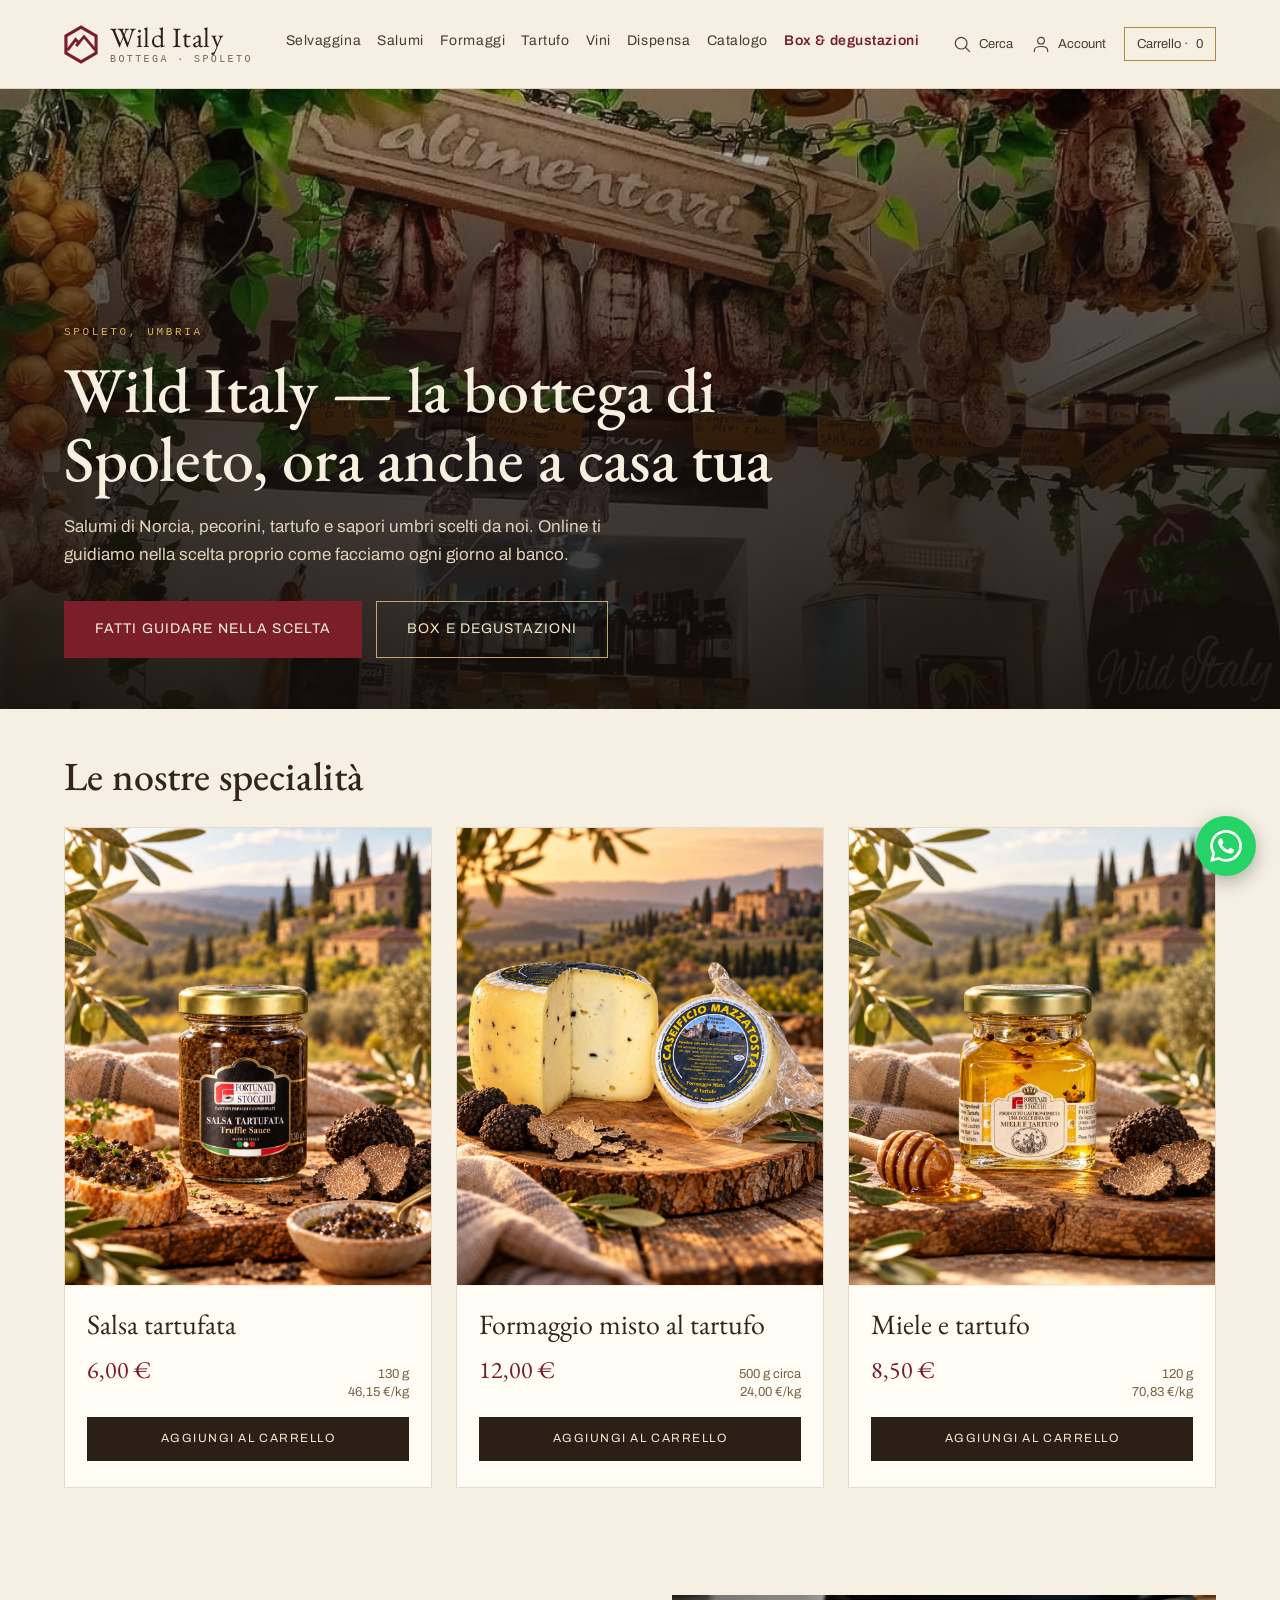
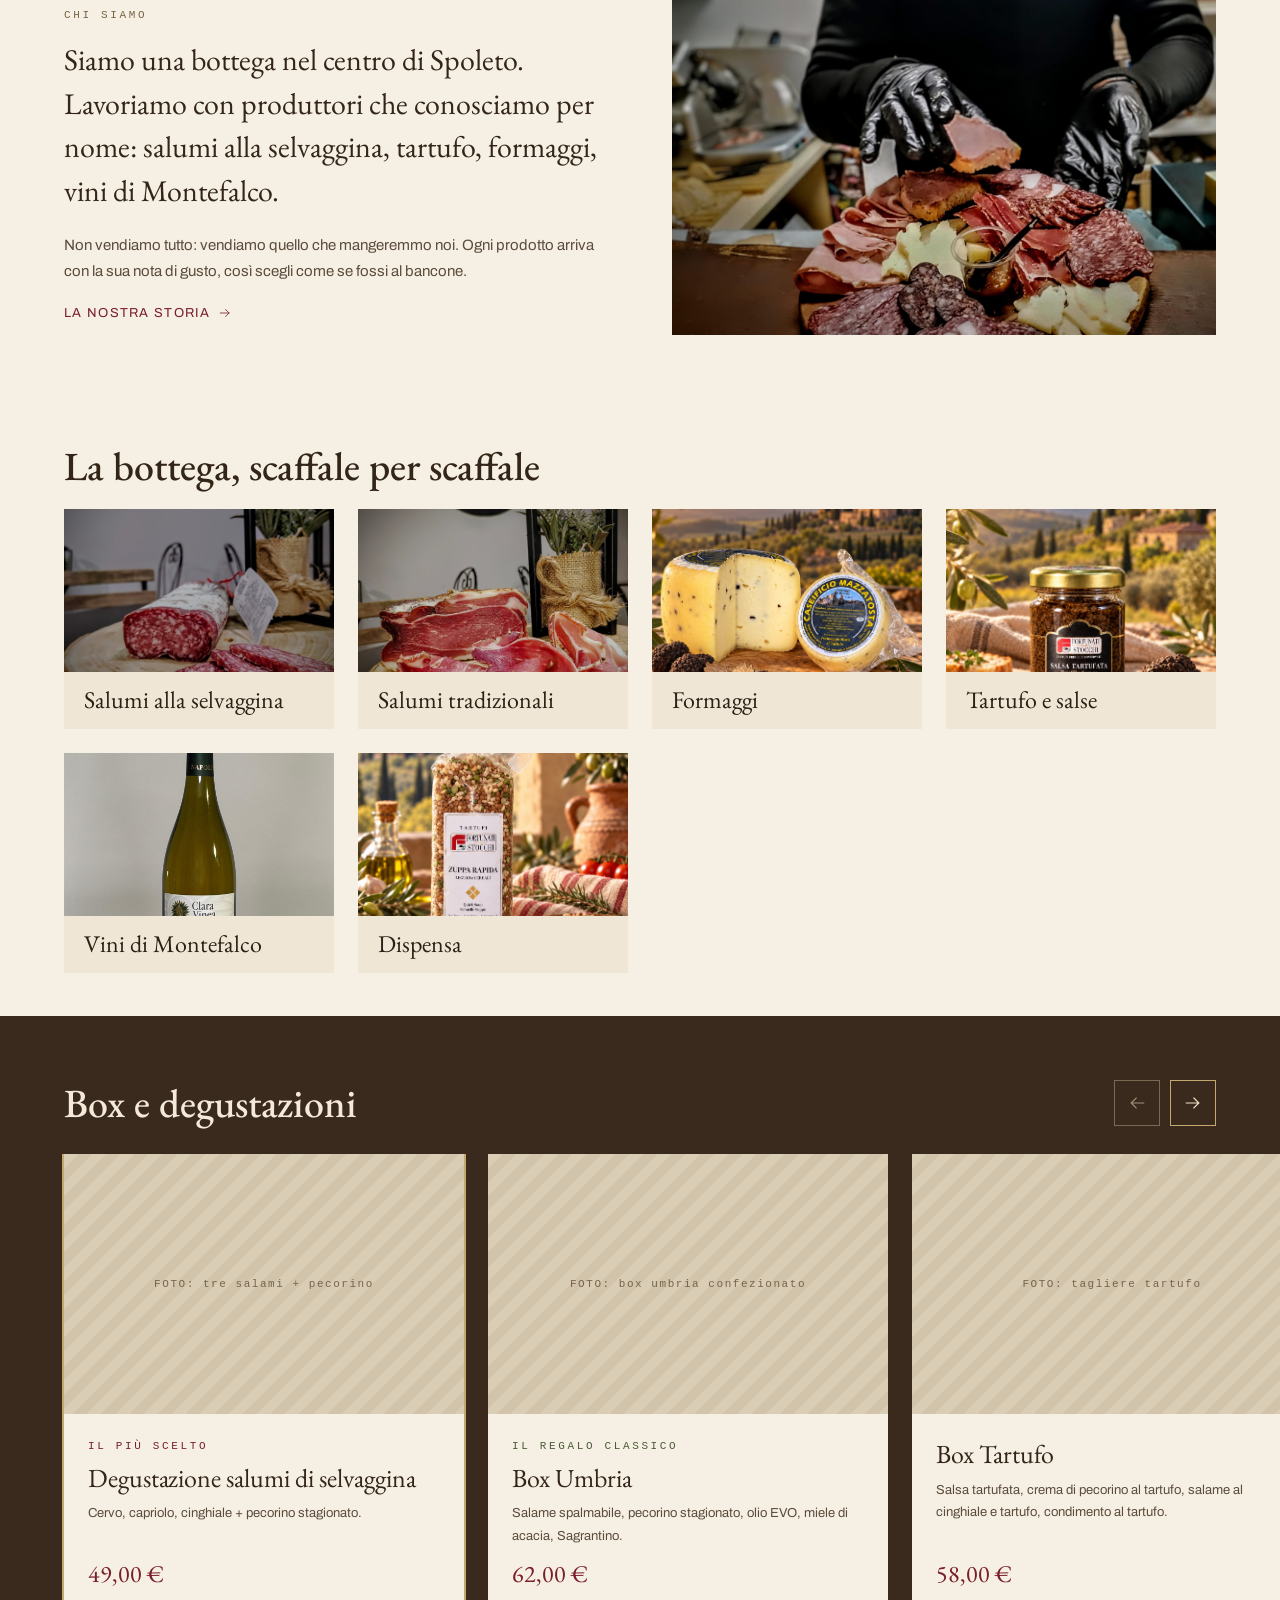
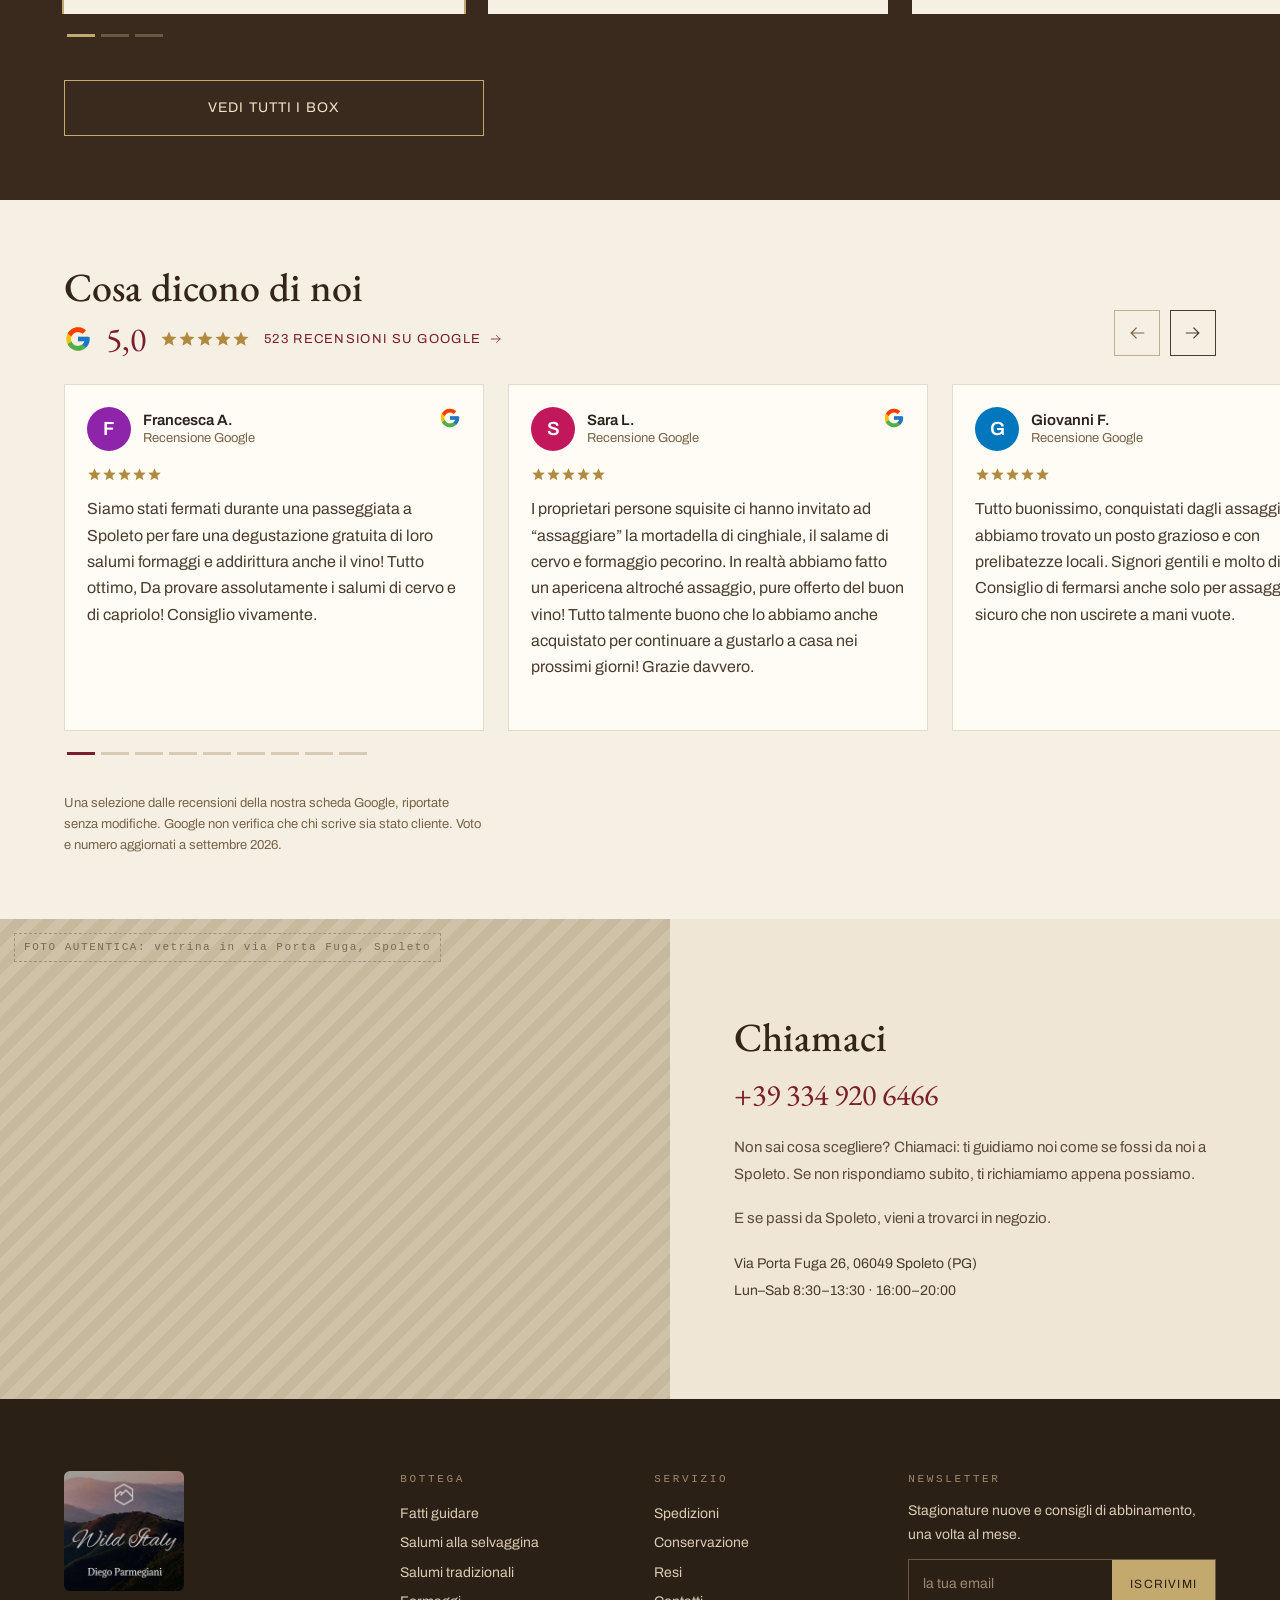
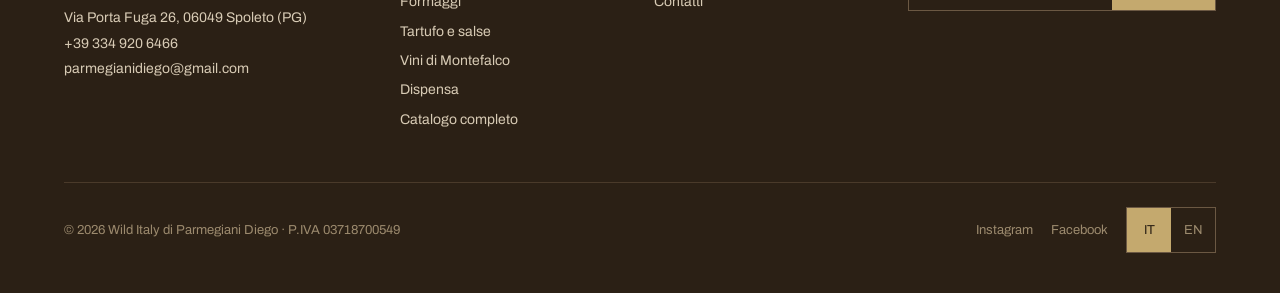
==== index.html @ 42da2c7f "Home: specialità con prodotti veri in cima, categorie una volta sola, footer più compatto - "Le nost" ====
<!DOCTYPE html>
<!-- Wild Italy · codice di Emanuele Parmegiani -->
<html lang="it">
<head>
<meta charset="utf-8">
<meta name="viewport" content="width=device-width, initial-scale=1">
<title>Wild Italy</title>
<meta name="description" content="Salumi di selvaggina, tartufo e formaggi di una bottega di Spoleto. Spedizione sottovuoto in tutta Italia, consegna in circa 48 ore.">
<link rel="preconnect" href="https://fonts.googleapis.com">
<link rel="preconnect" href="https://fonts.gstatic.com" crossorigin>
<link href="https://fonts.googleapis.com/css2?family=EB+Garamond:ital,wght@0,400;0,500;0,600;1,400&family=Archivo:wght@400;500;600;700&display=swap" rel="stylesheet">
<link rel="stylesheet" href="assets/css/wild.css">
<link rel="icon" href="assets/img/favicon-32.png" sizes="32x32" type="image/png">
<link rel="icon" href="assets/img/favicon.svg" type="image/svg+xml">
<link rel="apple-touch-icon" href="assets/img/apple-touch-icon.png">
<meta property="og:site_name" content="Wild Italy">
<meta property="og:image" content="https://pippopippante.github.io/wilditaly/assets/img/logo.jpeg">
</head>
<body data-pagina="home">
<a class="skip" href="#main">Vai al contenuto</a>

<main id="main">

  <!-- ============================================================ hero -->
  <section class="hero">
    <div class="hero__bg ph ph--deep">
      <img src="assets/img/provvisorie/bottega-bancone.jpg" alt="Interno della bottega: il bancone con i salumi appesi">
    </div>
    <div class="hero__in wrap">
      <p class="eyebrow eyebrow--gold">SPOLETO, UMBRIA</p>
      <h1 class="display" style="margin-top:14px">Wild Italy — la bottega di Spoleto, ora anche a casa tua</h1>
      <p class="hero__lede">Salumi di Norcia, pecorini, tartufo e sapori umbri scelti da noi. Online ti guidiamo nella scelta proprio come facciamo ogni giorno al banco.</p>
      <div class="hero__cta">
        <a class="btn btn--wine" href="guida.html">Fatti guidare nella scelta</a>
        <a class="btn btn--brass" href="box.html">Box e degustazioni</a>
      </div>
    </div>
  </section>

  <!-- ====================================================== specialità -->
  <section class="sec sec--tight spec" aria-labelledby="t-spec">
    <div class="wrap">
      <div class="sec-head">
        <h2 class="h2" id="t-spec">Le nostre specialità</h2>
      </div>
    </div>
    <div class="rail rail--sel" data-mount="specialita"></div>
    <div class="dots"></div>
  </section>

  <!-- ======================================================== chi siamo -->
  <section class="wrap sec" id="chi-siamo">
    <div class="about">
      <div>
        <p class="eyebrow">CHI SIAMO</p>
        <p class="lede" style="margin-top:14px">Siamo una bottega nel centro di Spoleto. Lavoriamo con produttori che conosciamo per nome: salumi alla selvaggina, tartufo, formaggi, vini di Montefalco.</p>
        <p class="body measure" style="margin-top:20px">Non vendiamo tutto: vendiamo quello che mangeremmo noi. Ogni prodotto arriva con la sua nota di gusto, così scegli come se fossi al bancone.</p>
        <a class="link-arrow" style="margin-top:18px" href="storia.html">La nostra storia <span data-ico="right"></span></a>
      </div>
      <div class="ph">
        <img src="assets/img/provvisorie/tagliere-bancone.jpg" alt="Un tagliere di salumi e pecorino preparato al bancone" loading="lazy" style="object-position:50% 60%">
      </div>
    </div>
  </section>

  <!-- ======================================== la bottega scaffale per scaffale -->
  <section class="wrap sec sec--tight" aria-labelledby="t-scaffali">
    <h2 class="h2" id="t-scaffali" style="margin-bottom:20px">La bottega, scaffale per scaffale</h2>
    <div class="shelf" data-mount="shelf"></div>
  </section>

  <!-- ============================================= box e degustazioni -->
  <section class="sec sec--wood" aria-labelledby="t-box">
    <div class="wrap">
      <div class="sec-head">
        <h2 class="h2" id="t-box">Box e degustazioni</h2>
        <div class="rail-nav">
          <button type="button" data-dir="prev" aria-label="Box precedenti"><span data-ico="left"></span></button>
          <button type="button" data-dir="next" aria-label="Box successivi"><span data-ico="right"></span></button>
        </div>
      </div>
    </div>
    <div class="rail rail--box" data-mount="box-rail"></div>
    <div class="dots" aria-label="Box"></div>
    <div class="wrap" style="margin-top:22px">
      <a class="btn btn--brass btn--block" href="box.html" style="max-width:420px">Vedi tutti i box</a>
    </div>
  </section>

  <!-- ========================================================= recensioni -->
  <!-- Le recensioni della scheda Google della bottega: testi senza modifiche, nomi accorciati.
       Niente badge "verificato": Google non le verifica. Voto e numero letti il 14/09/2026,
       vanno aggiornati a mano. -->
  <section class="sec revs" aria-labelledby="t-recensioni">
    <svg width="0" height="0" style="position:absolute" aria-hidden="true">
      <symbol id="g-logo" viewBox="0 0 48 48"><path fill="#FFC107" d="M43.6 20.5H42V20H24v8h11.3C33.7 32.7 29.2 36 24 36c-6.6 0-12-5.4-12-12s5.4-12 12-12c3.1 0 5.8 1.2 7.9 3.1l5.7-5.7C34 6.1 29.3 4 24 4 12.9 4 4 12.9 4 24s8.9 20 20 20 20-8.9 20-20c0-1.3-.1-2.4-.4-3.5z"/><path fill="#FF3D00" d="M6.3 14.7l6.6 4.8C14.7 15.1 19 12 24 12c3.1 0 5.8 1.2 7.9 3.1l5.7-5.7C34 6.1 29.3 4 24 4 16.3 4 9.7 8.3 6.3 14.7z"/><path fill="#4CAF50" d="M24 44c5.2 0 9.9-2 13.4-5.2l-6.2-5.2C29.2 35.1 26.7 36 24 36c-5.2 0-9.6-3.3-11.3-7.9l-6.5 5C9.5 39.6 16.2 44 24 44z"/><path fill="#1976D2" d="M43.6 20.5H42V20H24v8h11.3c-.8 2.2-2.2 4.2-4.1 5.6l6.2 5.2C37 39.2 44 34 44 24c0-1.3-.1-2.4-.4-3.5z"/></symbol>
    </svg>
    <div class="wrap">
      <div class="sec-head">
        <div>
          <h2 class="h2" id="t-recensioni">Cosa dicono di noi</h2>
          <p class="revs__sum">
            <svg class="revs__g" aria-hidden="true"><use href="#g-logo"/></svg>
            <span class="revs__voto">5,0</span>
            <span class="stelle" role="img" aria-label="5 stelle su 5"></span>
            <a class="link-arrow" href="https://maps.app.goo.gl/MFsZsuGnCjkg5w8x6" target="_blank" rel="noopener">523 recensioni su Google <span data-ico="right"></span></a>
          </p>
        </div>
        <div class="rail-nav rail-nav--light">
          <button type="button" data-dir="prev" aria-label="Recensioni precedenti"><span data-ico="left"></span></button>
          <button type="button" data-dir="next" aria-label="Recensioni successive"><span data-ico="right"></span></button>
        </div>
      </div>
    </div>
    <div class="rail rail--rev" data-revs tabindex="0" role="region" aria-label="Recensioni, scorri di lato">
    <figure class="rev">
      <figcaption class="rev__h">
        <span class="rev__av" style="--c:#8E24AA" aria-hidden="true">F</span>
        <span class="rev__chi"><span class="rev__n">Francesca A.</span><span class="rev__d">Recensione Google</span></span>
        <svg class="rev__g" role="img" aria-label="Google"><use href="#g-logo"/></svg>
      </figcaption>
      <span class="stelle" role="img" aria-label="5 stelle su 5"></span>
      <blockquote class="rev__t">Siamo stati fermati durante una passeggiata a Spoleto per fare una degustazione gratuita di loro salumi formaggi e addirittura anche il vino! Tutto ottimo, Da provare assolutamente i salumi di cervo e di capriolo! Consiglio vivamente.</blockquote>
    </figure>
    <figure class="rev">
      <figcaption class="rev__h">
        <span class="rev__av" style="--c:#C2185B" aria-hidden="true">S</span>
        <span class="rev__chi"><span class="rev__n">Sara L.</span><span class="rev__d">Recensione Google</span></span>
        <svg class="rev__g" role="img" aria-label="Google"><use href="#g-logo"/></svg>
      </figcaption>
      <span class="stelle" role="img" aria-label="5 stelle su 5"></span>
      <blockquote class="rev__t">I proprietari persone squisite ci hanno invitato ad “assaggiare” la mortadella di cinghiale, il salame di cervo e formaggio pecorino. In realtà abbiamo fatto un apericena altroché assaggio, pure offerto del buon vino! Tutto talmente buono che lo abbiamo anche acquistato per continuare a gustarlo a casa nei prossimi giorni! Grazie davvero.</blockquote>
    </figure>
    <figure class="rev">
      <figcaption class="rev__h">
        <span class="rev__av" style="--c:#0277BD" aria-hidden="true">G</span>
        <span class="rev__chi"><span class="rev__n">Giovanni F.</span><span class="rev__d">Recensione Google</span></span>
        <svg class="rev__g" role="img" aria-label="Google"><use href="#g-logo"/></svg>
      </figcaption>
      <span class="stelle" role="img" aria-label="5 stelle su 5"></span>
      <blockquote class="rev__t">Tutto buonissimo, conquistati dagli assaggi, dentro abbiamo trovato un posto grazioso e con prelibatezze locali. Signori gentili e molto disponibili. Consiglio di fermarsi anche solo per assaggiare, sicuro che non uscirete a mani vuote.</blockquote>
    </figure>
    <figure class="rev">
      <figcaption class="rev__h">
        <span class="rev__av" style="--c:#00796B" aria-hidden="true">A</span>
        <span class="rev__chi"><span class="rev__n">Alessandro D.</span><span class="rev__d">Recensione Google</span></span>
        <svg class="rev__g" role="img" aria-label="Google"><use href="#g-logo"/></svg>
      </figcaption>
      <span class="stelle" role="img" aria-label="5 stelle su 5"></span>
      <blockquote class="rev__t">Diego è il numero UNO, davvero cordiale e gentile, ci ha fatto assaggiare gratuitamente tutti i prodotti tipici umbri e i suoi vini. Prodotti che valgono davvero e non troverai mai in un supermercato. Prezzi un po' più alti del supermercato ma ne vale davvero la pena.<br>Vendita principalmente di salumi e formaggi umbri (consiglio il pecorino stagionato e il salame ubriaco che sono entrambi molto saporiti, il salame al tartufo è davvero di un altro pianeta 😍).<br>Oltre alla vendita di questi prodotti c'è la possibilità di acquistare panini fatti al momento (consiglio il ciauscolo e pecorino) e poi c'è una bellissima e accogliente saletta con dei tavolini per un buon aperitivo con taglieri e dell'ottimo vino.<br>Siamo andati in circa 15 persone e Diego ci ha riservato tutta la saletta, dandoci la possibilità di creare dei taglieri personalizzati con bruschette per accompagnare e ci ha messo a disposizione una cassa bluetooth per la musica.<br>Nonostante l'orario di chiusura sia indicato alle ore 20, lui non si fa problemi a fermarsi oltre, noi ad esempio siamo rimasti fino alle 22.30</blockquote>
    </figure>
    <figure class="rev">
      <figcaption class="rev__h">
        <span class="rev__av" style="--c:#5D4037" aria-hidden="true">F</span>
        <span class="rev__chi"><span class="rev__n">Felice V.</span><span class="rev__d">Recensione Google</span></span>
        <svg class="rev__g" role="img" aria-label="Google"><use href="#g-logo"/></svg>
      </figcaption>
      <span class="stelle" role="img" aria-label="5 stelle su 5"></span>
      <blockquote class="rev__t">Facendo un giro per Spoleto siamo incappati in questo posto, ci hanno offerto degli assaggi e abbiamo deciso che saremmo tornati per cena perché i salumi sono davvero buoni!! Per altro il personale è molto cordiale, abbiamo mangiato molto e pagato un prezzo onestissimo<br>Grazie ancora per la vostra gentilezza!!</blockquote>
    </figure>
    <figure class="rev">
      <figcaption class="rev__h">
        <span class="rev__av" style="--c:#2E7D32" aria-hidden="true">M</span>
        <span class="rev__chi"><span class="rev__n">Maurizio L.</span><span class="rev__d">Recensione Google</span></span>
        <svg class="rev__g" role="img" aria-label="Google"><use href="#g-logo"/></svg>
      </figcaption>
      <span class="stelle" role="img" aria-label="5 stelle su 5"></span>
      <blockquote class="rev__t">Ci siamo fermati per caso in questo locale in cerca di un aperitivo pre cena. Ampia scelta di salumi e formaggi tutti di alta qualità , dal salame di cinghiale al tartufo al pecorino dolce di amatrice, oltre ad una bruschetta con ventricina eccezionale...Il tutto accompagnato da un ottimo vinello rosso umbro. Top!</blockquote>
    </figure>
    <figure class="rev">
      <figcaption class="rev__h">
        <span class="rev__av" style="--c:#3949AB" aria-hidden="true">S</span>
        <span class="rev__chi"><span class="rev__n">Sere</span><span class="rev__d">Recensione Google</span></span>
        <svg class="rev__g" role="img" aria-label="Google"><use href="#g-logo"/></svg>
      </figcaption>
      <span class="stelle" role="img" aria-label="5 stelle su 5"></span>
      <blockquote class="rev__t">Tappa obbligatoria se venite a Spoleto!!!!<br>Diego e il suo Papà vi inebrieranno con i profumi e i sapori dei loro prodotti tipici.<br>La simpatia e l'accoglienza regna sovrana!!</blockquote>
    </figure>
    <figure class="rev">
      <figcaption class="rev__h">
        <span class="rev__av" style="--c:#BF360C" aria-hidden="true">P</span>
        <span class="rev__chi"><span class="rev__n">Paola L.</span><span class="rev__d">Recensione Google</span></span>
        <svg class="rev__g" role="img" aria-label="Google"><use href="#g-logo"/></svg>
      </figcaption>
      <span class="stelle" role="img" aria-label="5 stelle su 5"></span>
      <blockquote class="rev__t">Siamo arrivati in questo locale grazie al consiglio di mio nipote e siamo rimasti affascinati! Diego è un ragazzo di una disponibilità unica, cordiale e gentile. Ha aperto il locale apposta per noi, nonostante fosse giorno di chiusura perché gli abbiamo spiegato che eravamo in partenza per la Puglia. Ci ha fatto assaggiare gratuitamente tutti i prodotti tipici umbri e i suoi vini, aprendo anche confezioni solo per noi.  Prodotti veramente buoni, eccezionali, che non si trovano facilmente.<br>Vendita principalmente di salumi e formaggi umbri; notevole il pecorino di Amatrice, il salame al tartufo, la mortadella di cinghiale, il ciauscolo.Ma troverete molto altro e tutto di ottima qualità! Se andate a Spoleto non perdetevi questa esperienza di gusto e gentilezza! Grazie Diego, torneremo presto a trovarti!</blockquote>
    </figure>
    <figure class="rev">
      <figcaption class="rev__h">
        <span class="rev__av" style="--c:#B85500" aria-hidden="true">F</span>
        <span class="rev__chi"><span class="rev__n">Francesca D.</span><span class="rev__d">Recensione Google</span></span>
        <svg class="rev__g" role="img" aria-label="Google"><use href="#g-logo"/></svg>
      </figcaption>
      <span class="stelle" role="img" aria-label="5 stelle su 5"></span>
      <blockquote class="rev__t">Abbiamo fatto una piccola sosta qui e non ci siamo pentite. Il proprietario gioviale ci ha preparato un taglierino con prodotti di alta qualità, e ci abbiamo mangiato abbondantemente in due, ci ha anche offerto un bicchiere di rosso.. Veramente delizioso</blockquote>
    </figure>
    <figure class="rev">
      <figcaption class="rev__h">
        <span class="rev__av" style="--c:#455A64" aria-hidden="true">S</span>
        <span class="rev__chi"><span class="rev__n">Sabina B.</span><span class="rev__d">Recensione Google</span></span>
        <svg class="rev__g" role="img" aria-label="Google"><use href="#g-logo"/></svg>
      </figcaption>
      <span class="stelle" role="img" aria-label="5 stelle su 5"></span>
      <blockquote class="rev__t">Siamo stati ieri a Spoleto. Appena ci siamo avvicinati alla norcineria siamo stati inebriati dal profumo dei salumi,oltre al personale. Diego e il suo papà sono delle persone  stupende, oltre a tutti i salumi che sono di una bontà infinita. Diego una persona FAVOLOSA, e anche la GENTILEZZA del papà, per non parlare della freschezza degli alimenti, ci ha anche dato alcuni consigli e ci ha spiegato anche l’origine dei salumi. Sicuramente consiglio questo posto perché fa rivivere un po’ della  vera storia umbra e in questo caso Spoleto 💯💯💯</blockquote>
    </figure>
    </div>
    <div class="dots"></div>
    <p class="wrap meta revs__nota">Una selezione dalle recensioni della nostra scheda Google, riportate senza modifiche. Google non verifica che chi scrive sia stato cliente. Voto e numero aggiornati a settembre 2026.</p>
  </section>

  <!-- ========================================================= il negozio -->
  <section class="shop" aria-labelledby="t-negozio">
    <div class="ph ph--4 ph--tag">
      <span class="ph__note">FOTO AUTENTICA: vetrina in via Porta Fuga, Spoleto</span>
    </div>
    <div class="shop__card">
      <h2 class="h2" id="t-negozio">Chiamaci</h2>
      <p class="shop__tel"><a href="tel:+393349206466">+39 334 920 6466</a></p>
      <p class="body measure" style="margin-top:14px">Non sai cosa scegliere? Chiamaci: ti guidiamo noi come se fossi da noi a Spoleto. Se non rispondiamo subito, ti richiamiamo appena possiamo.</p>
      <p class="body measure" style="margin-top:18px">E se passi da Spoleto, vieni a trovarci in negozio.</p>
      <p class="shop__hours">Via Porta Fuga 26, 06049 Spoleto (PG)<br>Lun–Sab 8:30–13:30 · 16:00–20:00</p>
      <div class="shop__cta">
        <a class="btn btn--line btn--sm" href="https://maps.app.goo.gl/MFsZsuGnCjkg5w8x6" target="_blank" rel="noopener">Indicazioni</a>
      </div>
    </div>
  </section>

</main>

<script src="assets/js/catalogo.js"></script>
<script src="assets/js/wild.js"></script>
</body>
</html>
---- assets/css/wild.css ----
/* ==========================================================================
   Wild Italy — sistema di design
   Codice di Emanuele Parmegiani.
   Direzione 1a "bottega calda": legno, vinaccia, ottone.
   Implementazione di "Wild Italy.dc.html" (turno 1 desktop + turno 2 mobile).
   ========================================================================== */

:root{
  /* superfici */
  --paper:#F6F0E4;
  --sand:#EFE6D5;
  --card:#FFFCF5;
  --wood:#3A2A1E;
  --wood-dark:#2B2015;
  --night:#14100C;

  /* inchiostri */
  --ink:#2A211A;
  --ink-strong:#332618;
  --ink-soft:#4A3C2E;
  --muted:#5C4C3C;
  /* scuriti per il contrasto AA (4,5:1) anche sulla sabbia: prima 3,6–4,4:1 */
  --meta:#786346;
  --meta-2:#76644E;

  /* linee */
  --line:#E0D3BC;
  --line-strong:#C0AE8E;
  --line-dark:#4A3A2A;

  /* accenti */
  --wine:#7A1E2A;
  --wine-deep:#4A1620;
  --brass:#B08A3E;
  --brass-soft:#C4A96E;
  --gold:#D8B05E;
  --olive:#4A5A36;

  /* testo su fondo scuro */
  --cream:#F7EFDF;
  --cream-2:#F3E6CF;
  --cream-3:#EFE1C5;
  --sand-text:#D8CBB5;
  --sand-meta:#9C8A6E;

  /* tipografia */
  --serif:"EB Garamond", Georgia, "Times New Roman", serif;
  --sans:"Archivo", system-ui, -apple-system, "Segoe UI", sans-serif;
  --mono:"Courier New", Courier, monospace;

  /* ritmo */
  --pad:20px;
  --gap:12px;
  --bar-h:0px;

  /* trame segnaposto foto — tutte le foto del mockup sono placeholder */
  --hatch:repeating-linear-gradient(135deg,#D9CDB6 0 10px,#D1C4AA 10px 20px);
  --hatch-2:repeating-linear-gradient(135deg,#DCD0B9 0 10px,#D4C7AD 10px 20px);
  --hatch-3:repeating-linear-gradient(135deg,#D4C7AF 0 10px,#CCBEA4 10px 20px);
  --hatch-4:repeating-linear-gradient(135deg,#CFC2A9 0 10px,#C7B99E 10px 20px);
  --hatch-deep:repeating-linear-gradient(135deg,#3B2C22 0 14px,#33261D 14px 28px);
}
@media (min-width:760px){ :root{ --pad:40px; --gap:20px; } }
@media (min-width:1120px){ :root{ --pad:64px; --gap:24px; } }

/* --------------------------------------------------------------- reset */
*,*::before,*::after{box-sizing:border-box}
html{-webkit-text-size-adjust:100%;scroll-behavior:smooth;scroll-padding-top:110px}
@media (prefers-reduced-motion:reduce){
  html{scroll-behavior:auto}
  *,*::before,*::after{animation-duration:.01ms !important;transition-duration:.01ms !important}
}
body{
  margin:0;
  background:var(--paper);
  color:var(--ink);
  font-family:var(--sans);
  font-size:15px;
  line-height:1.6;
  -webkit-font-smoothing:antialiased;
  padding-bottom:var(--bar-h);
  overflow-wrap:break-word;
}
body.is-locked{overflow:hidden}
/* Header e barra annuncio li inserisce wild.js dopo il primo disegno: finché non ci sono
   si tiene libero il loro spazio, se no la pagina salta giù di ~100 px (CLS).
   Le altezze sono quelle misurate dell'header vero: se cambia, vanno aggiornate. */
body{--chrome-h:104px}
body[data-pagina="prodotto"]{--chrome-h:95px}
@media (min-width:760px){ body{--chrome-h:65px} body[data-pagina="prodotto"]{--chrome-h:56px} }
@media (min-width:1120px){ body,body[data-pagina="prodotto"]{--chrome-h:89px} }
body:not(.has-chrome)::before{content:"";display:block;height:var(--chrome-h)}
img{max-width:100%;display:block}
button{font:inherit;color:inherit;background:none;border:0;padding:0;cursor:pointer}
a{color:inherit;text-decoration:none}
h1,h2,h3,h4,p{margin:0}
ul,ol{margin:0;padding:0;list-style:none}
input,select,textarea{font:inherit;color:inherit}
::selection{background:var(--brass);color:#fff}

:where(a,button,input,select,[tabindex]):focus-visible{
  outline:2px solid var(--focus,var(--wine));
  outline-offset:2px;
}
.sec--wood,.ftr,.tasting,.hero,.toast,.zoom{--focus:var(--gold)}
.skip{
  position:absolute;left:-9999px;top:0;z-index:200;
  background:var(--wine);color:var(--cream);padding:12px 18px;
  font-size:13px;letter-spacing:.08em;text-transform:uppercase;
}
.skip:focus{left:8px;top:8px}
.sr,.sr-lg{position:absolute;width:1px;height:1px;padding:0;margin:-1px;overflow:hidden;clip:rect(0 0 0 0);white-space:nowrap;border:0}

/* -------------------------------------------------------------- layout */
.wrap{padding-left:var(--pad);padding-right:var(--pad)}
.sec{padding-top:clamp(34px,5vw,84px);padding-bottom:clamp(34px,5vw,84px)}
.sec--tight{padding-top:clamp(28px,3.4vw,52px);padding-bottom:clamp(28px,3.4vw,52px)}
.sec--wood{background:var(--wood);color:var(--cream-2)}
.sec--sand{background:var(--sand)}
.stack{display:flex;flex-direction:column}
.rule{border:0;border-top:1px solid var(--line);margin:0}

/* ---------------------------------------------------------- tipografia */
.eyebrow{
  font-family:var(--mono);font-size:11px;letter-spacing:.2em;
  text-transform:uppercase;color:var(--meta);
}
@media (min-width:760px){ .eyebrow{letter-spacing:.24em} }
.eyebrow--brass{color:var(--brass-soft)}
.eyebrow--gold{color:var(--gold)}
.eyebrow--wine{color:var(--wine)}
.eyebrow--olive{color:var(--olive)}

.display{
  font-family:var(--serif);font-weight:500;line-height:1.08;color:var(--cream);
  font-size:clamp(2.25rem,1.05rem + 4.6vw,4rem);text-wrap:pretty;
}
.h1{
  font-family:var(--serif);font-weight:500;line-height:1.08;color:var(--ink-strong);
  font-size:clamp(2.125rem,1.35rem + 3vw,3.375rem);text-wrap:pretty;
}
.h2{
  font-family:var(--serif);font-weight:500;line-height:1.15;color:var(--ink-strong);
  font-size:clamp(1.75rem,1.28rem + 1.9vw,2.5rem);text-wrap:pretty;
}
.h3{
  font-family:var(--serif);font-weight:500;line-height:1.2;color:var(--ink-strong);
  font-size:clamp(1.3125rem,1.13rem + .72vw,1.75rem);
}
.sec--wood .h2,.sec--wood .h3{color:#F5EADA}
.lede{
  font-family:var(--serif);font-size:clamp(1.4375rem,1.16rem + 1.1vw,1.875rem);
  line-height:1.45;color:var(--ink-strong);text-wrap:pretty;
}
.body{font-size:15px;line-height:1.75;color:var(--muted)}
.body--lg{font-size:clamp(.9375rem,.88rem + .22vw,1.0625rem);line-height:1.75}
.meta{font-size:13px;color:var(--meta)}
.quote{
  font-family:var(--serif);font-style:italic;line-height:1.35;
  font-size:clamp(1.6875rem,1.4rem + 1.1vw,2rem);color:var(--cream);text-wrap:pretty;
}
.measure{max-width:62ch}

/* ----------------------------------------------------------- bottoni */
.btn{
  display:inline-flex;align-items:center;justify-content:center;gap:10px;
  min-height:52px;padding:15px 28px;
  font-size:13px;letter-spacing:.1em;text-transform:uppercase;
  border:1px solid transparent;text-align:center;
  transition:background .18s ease,color .18s ease,border-color .18s ease;
}
@media (min-width:760px){ .btn{font-size:14px;letter-spacing:.08em;padding:16px 30px} }
.btn--wine{background:var(--wine);color:var(--cream)}
.btn--wine:hover{background:#63161F}
.btn--dark{background:var(--wood-dark);color:var(--cream-2)}
.btn--dark:hover{background:#1C140C}
.btn--brass{border-color:var(--brass-soft);color:var(--cream-3)}
.btn--brass:hover{background:var(--brass-soft);color:var(--wood-dark)}
.btn--line{border-color:var(--line-strong);color:var(--ink-soft)}
.btn--line:hover{border-color:var(--ink-soft)}
.btn--wineline{border-color:var(--wine);color:var(--wine)}
.btn--wineline:hover{background:var(--wine);color:var(--cream)}
.btn--block{display:flex;width:100%}
.btn--sm{min-height:44px;padding:12px 20px;font-size:12px;letter-spacing:.12em}
.btn[disabled],.btn[aria-disabled="true"]{opacity:.45;cursor:not-allowed}

.link-arrow{
  display:inline-flex;align-items:center;gap:8px;
  font-size:13px;letter-spacing:.1em;text-transform:uppercase;color:var(--wine);
}
.link-arrow:hover{color:#63161F}
.link-arrow .ico{width:14px;height:14px}
/* link di solo testo: area di tocco di ~44 px senza spostare il layout */
.link-arrow,.link-del,.crumbs a,.rev__piu{position:relative}
.link-arrow::after,.link-del::after,.crumbs a::after,.rev__piu::after{content:"";position:absolute;inset:-14px -6px}
.sec--wood .link-arrow{color:var(--brass-soft)}

.iconbtn{
  width:48px;height:48px;flex:0 0 auto;display:inline-flex;align-items:center;justify-content:center;
  position:relative;color:var(--ink-soft);
}
.iconbtn:hover{color:var(--wine)}
.ico{
  width:20px;height:20px;display:block;fill:none;stroke:currentColor;
  stroke-width:1.4;stroke-linecap:square;stroke-linejoin:miter;
}

/* ------------------------------------------------------ segnaposto foto */
/* Per pubblicare: inserire <img src="..." alt="..."> dentro l'elemento .ph */
.ph{
  position:relative;display:flex;align-items:center;justify-content:center;
  text-align:center;background:var(--hatch);overflow:hidden;
}
.ph>img{position:absolute;inset:0;width:100%;height:100%;object-fit:cover}
.ph__note{
  font-family:var(--mono);font-size:11px;letter-spacing:.14em;
  color:var(--meta-2);padding:0 12px;line-height:1.5;
}
.ph--2{background:var(--hatch-2)}
.ph--3{background:var(--hatch-3)}
.ph--4{background:var(--hatch-4)}
.ph--deep{background:var(--hatch-deep)}
.ph--deep .ph__note{color:var(--sand-meta)}
.ph--tag .ph__note{position:absolute;top:14px;left:14px;border:1px dashed #6B5843;padding:5px 9px}
.ph--4.ph--tag .ph__note{border-color:#A2947C;color:#786A54}

/* ------------------------------------------------------- barra annuncio */
/* SOLO TELEFONO (sotto i 760 px), per richiesta esplicita dell'utente (2026-09-13):
   su tablet e PC la barra NON va rimessa. */
.announce{
  background:var(--wine-deep);color:#E9D9B8;text-align:center;
  padding:10px 16px;font-size:12px;letter-spacing:.05em;text-wrap:balance;
}
@media (min-width:760px){ .announce{display:none} }
[data-annuncio="off"] .announce{display:none}
[data-badge-artigianale="off"] .badge-craft{display:none}

/* --------------------------------------------------------------- header */
.hdr{position:sticky;top:0;z-index:60;background:var(--paper)}
.hdr__bar{
  display:flex;align-items:center;justify-content:space-between;gap:6px;
  border-bottom:1px solid var(--line);padding:10px var(--pad);
}
/* marchio (lo stesso della favicon) accanto al nome */
/* Sul telefono lo spazio fra menu e icone è poco: icone a 44 px, spazi stretti, marchio
   piccolo e nascosto sotto i 380 px, se no il carrello esce dallo schermo. */
.hdr__bar .iconbtn{width:44px;height:44px}
.brand{display:flex;align-items:center;justify-content:center;gap:6px;min-height:44px}
.brand__mark{flex:0 0 auto;width:20px;height:23px;color:var(--wine)}
@media (max-width:379px){ .brand__mark{display:none} }
@media (max-width:359px){ .hdr__side [data-open="cerca"]{display:none} }
.brand__txt{display:flex;flex-direction:column;align-items:center;line-height:1}
.brand__name{font-family:var(--serif);font-size:24px;letter-spacing:.02em;color:var(--ink)}
.brand__sub{font-family:var(--mono);font-size:10px;letter-spacing:.12em;color:var(--meta);margin-top:3px;white-space:nowrap}

/* intestazione contestuale della scheda prodotto su mobile (schermata 2b) */
.hdr__ctx{display:none}
.hdr__ctx-t{
  flex:1;min-width:0;text-align:center;padding:0 6px;
  font-family:var(--serif);font-size:20px;
  white-space:nowrap;overflow:hidden;text-overflow:ellipsis;
}
@media (max-width:1119px){
  body[data-pagina="prodotto"] .hdr__bar:not(.hdr__ctx){display:none}
  .hdr__ctx{
    display:flex;align-items:center;justify-content:space-between;
    height:56px;padding:0 6px;border-bottom:1px solid var(--line);
  }
}
.hdr__nav{display:none}
.hdr__side{display:flex;align-items:center;gap:0}
.cart-pill{display:none}
.badge{
  position:absolute;top:2px;right:2px;background:var(--wine);color:var(--cream);
  min-width:20px;height:20px;border-radius:10px;padding:0 5px;
  font-size:11px;display:flex;align-items:center;justify-content:center;
}
.badge[hidden]{display:none}

@media (min-width:1120px){
  .hdr__bar{padding:22px var(--pad);align-items:center;gap:16px}
  .brand{gap:12px}
  .brand__mark{width:34px;height:39px}
  .brand__txt{align-items:flex-start}
  .brand__name{font-size:28px}
  .brand__sub{font-size:10px;letter-spacing:.24em;margin-top:4px}
  /* 8 voci col catalogo: lo spazio fra le voci scende a 12 px a 1120 e sale a 28 px sui grandi */
  .hdr__nav{display:flex;gap:clamp(12px,2.2vw - 12px,28px);font-size:14px;letter-spacing:.04em;color:var(--ink-soft)}
  .hdr__nav a{padding-bottom:3px;border-bottom:2px solid transparent;white-space:nowrap}
  .hdr__nav a:hover{color:var(--wine)}
  .hdr__nav a[aria-current="page"]{border-bottom-color:var(--wine)}
  .hdr__nav .is-featured{color:var(--wine);font-weight:600}
  .hdr__side{gap:18px;font-size:13px;color:var(--ink-soft)}
  .hdr__side .txtbtn{display:inline-flex;align-items:center;gap:7px;width:auto;height:auto}
  .hdr__side .txtbtn:hover{color:var(--wine)}
  .sr-lg{position:static;width:auto;height:auto;margin:0;overflow:visible;clip:auto;white-space:nowrap}
  .menu-toggle,.cart-icon-btn{display:none}
  .cart-pill{display:inline-flex;align-items:center;gap:8px;border:1px solid var(--brass);padding:6px 12px;font-size:13px;white-space:nowrap}
  .cart-pill:hover{border-color:var(--wine);color:var(--wine)}
}
/* fra 1120 e 1279 px le voci non ci stanno tutte su una riga: Cerca e Account restano solo icona */
@media (min-width:1120px) and (max-width:1279px){
  :root{--pad:48px}
  .hdr__bar{gap:12px}
  .hdr__side{gap:12px}
  .hdr__side .txtbtn{min-width:36px;min-height:44px;justify-content:center}
  .hdr__side .sr-lg{position:absolute;width:1px;height:1px;overflow:hidden;clip:rect(0 0 0 0)}
}

.crumbs{
  font-family:var(--mono);font-size:12px;letter-spacing:.1em;
  text-transform:uppercase;color:var(--meta);padding-top:16px;
}
.crumbs a:hover{color:var(--wine)}

/* ------------------------------------------------------- pannelli */
.scrim{
  position:fixed;inset:0;background:rgba(20,16,12,.6);z-index:90;
  opacity:0;pointer-events:none;transition:opacity .24s ease;
}
.scrim.is-open{opacity:1;pointer-events:auto}
.panel{
  position:fixed;top:0;bottom:0;z-index:100;width:min(420px,88vw);
  background:var(--paper);display:flex;flex-direction:column;
  transform:translateX(100%);box-shadow:0 0 60px rgba(0,0,0,.35);
  /* chiuso: invisibile a fine corsa, così l'ombra non sporca i bordi della pagina
     e il tasto Tab non entra nei link del pannello */
  visibility:hidden;transition:transform .28s cubic-bezier(.4,0,.2,1),visibility 0s .28s;
}
.panel--left{left:0;transform:translateX(-100%)}
.panel--right{right:0}
.panel.is-open{transform:translateX(0);visibility:visible;transition-delay:0s}
.panel__head{
  display:flex;align-items:center;justify-content:space-between;
  padding:14px 14px 14px 20px;border-bottom:1px solid var(--line);flex:0 0 auto;
}
.panel__title{font-family:var(--serif);font-size:22px}
.panel__body{flex:1;overflow-y:auto;-webkit-overflow-scrolling:touch}
.panel__foot{flex:0 0 auto;border-top:1px solid var(--line);padding:18px 20px 24px;background:var(--sand)}

.menu-list a{
  display:flex;align-items:center;justify-content:space-between;
  padding:18px 20px;border-bottom:1px solid var(--line);
  font-family:var(--serif);font-size:21px;color:var(--ink-strong);
}
.menu-list a:hover{background:var(--sand)}
.menu-list .is-featured{color:var(--wine)}
.menu-list .ico{width:16px;height:16px;color:var(--meta)}
.menu-extra{padding:22px 20px;display:flex;flex-direction:column;gap:14px}
.menu-extra a{font-size:14px;color:var(--muted)}

.cart-line{display:flex;gap:14px;padding:18px 20px;border-bottom:1px solid var(--line)}
.cart-line__ph{flex:0 0 76px;height:76px}
.cart-line__b{flex:1;min-width:0}
.cart-line__name{font-family:var(--serif);font-size:19px;line-height:1.25}
.cart-line__var{font-size:12px;color:var(--meta);margin-top:3px}
.cart-line__row{display:flex;align-items:center;justify-content:space-between;margin-top:10px;gap:10px}
.cart-line__price{font-family:var(--serif);font-size:20px;color:var(--wine)}
.cart-empty{padding:56px 28px;text-align:center;color:var(--muted)}
.cart-empty .h3{margin-bottom:10px}
.cart-tot{display:flex;align-items:baseline;justify-content:space-between;margin-bottom:8px}
.cart-tot__v{font-family:var(--serif);font-size:28px;color:var(--wine)}

.stepper{display:inline-flex;border:1px solid var(--line-strong);align-items:stretch;background:var(--paper)}
.stepper button{width:44px;min-height:44px;display:flex;align-items:center;justify-content:center}
.stepper button:hover{background:var(--sand)}
.stepper__n{
  min-width:36px;display:flex;align-items:center;justify-content:center;
  border-left:1px solid var(--line-strong);border-right:1px solid var(--line-strong);
  font-size:15px;font-variant-numeric:tabular-nums;
}
.stepper--sm .stepper__n{min-width:30px;font-size:14px}
.link-del{font-size:12px;letter-spacing:.08em;text-transform:uppercase;color:var(--meta)}
.link-del:hover{color:var(--wine)}

/* --------------------------------------------------------------- ricerca */
.search{
  position:fixed;inset:0;z-index:100;background:var(--paper);
  display:flex;flex-direction:column;
  opacity:0;pointer-events:none;transform:translateY(-12px);visibility:hidden;
  transition:opacity .2s ease,transform .2s ease,visibility 0s .2s;
}
.search.is-open{opacity:1;pointer-events:auto;transform:none;visibility:visible;transition-delay:0s}
.search__head{display:flex;align-items:center;gap:12px;padding:14px var(--pad);border-bottom:1px solid var(--line)}
.search__input{
  flex:1;min-width:0;min-height:48px;background:none;border:0;
  font-family:var(--serif);font-size:clamp(1.375rem,1.1rem + 1.2vw,2rem);color:var(--ink);
}
.search__input::placeholder{color:var(--meta)}
.search__body{flex:1;overflow-y:auto;padding:22px var(--pad) 60px}
.search__hint{display:flex;flex-wrap:wrap;gap:10px;margin-top:14px}
.chip{border:1px solid var(--line-strong);background:var(--paper);padding:12px 18px;font-size:14px;white-space:nowrap}
.chip:hover{border-color:var(--wine);color:var(--wine)}
.chip[aria-pressed="true"]{border-color:var(--wine);background:#F3EADA;color:var(--wine)}
.search__res{display:grid;gap:14px;margin-top:22px}
@media (min-width:760px){ .search__res{grid-template-columns:repeat(2,minmax(0,1fr));gap:18px} }
@media (min-width:1120px){ .search__res{grid-template-columns:repeat(3,minmax(0,1fr))} }
.res{display:flex;gap:14px;align-items:center;border:1px solid var(--line);background:var(--card);padding:12px}
.res__ph{flex:0 0 72px;height:72px}
.res__n{display:block;font-family:var(--serif);font-size:20px;line-height:1.2}
.res__p{display:block;font-family:var(--serif);font-size:18px;color:var(--wine);margin-top:4px}

/* -------------------------------------------------- barra inferiore mobile */
.tabbar{
  position:fixed;left:0;right:0;bottom:0;z-index:70;
  background:var(--paper);border-top:1px solid var(--line);
  display:grid;grid-template-columns:repeat(4,1fr);
  padding:6px 0 max(6px,env(safe-area-inset-bottom));
}
.tabbar a,.tabbar button{
  display:flex;flex-direction:column;align-items:center;justify-content:center;gap:5px;
  min-height:56px;padding:6px 0;color:var(--meta-2);font-size:11px;position:relative;
}
.tabbar .ico{width:19px;height:19px}
.tabbar [aria-current="page"],.tabbar .is-active{color:var(--wine)}
.tabbar .badge{top:4px;right:calc(50% - 22px);min-width:18px;height:18px;font-size:10px}
@media (max-width:1119px){ body{--bar-h:74px} }
@media (min-width:1120px){ .tabbar{display:none} }

/* ------------------------------------------ WhatsApp, fisso in basso a destra */
.wa{
  position:fixed;right:16px;bottom:calc(var(--bar-h) + 16px + var(--wa-su,0px));z-index:80;
  width:56px;height:56px;border-radius:50%;background:#25D366;color:#fff;
  display:flex;align-items:center;justify-content:center;
  box-shadow:0 6px 18px rgba(20,16,12,.3);transition:bottom .25s ease;
}
.wa svg{width:30px;height:30px}
@media (max-width:1119px){
  /* sopra la barra acquisto della scheda prodotto e la barra della guida */
  body:has(.buybar.is-on){--wa-su:77px}
  body[data-pagina="guida"]{--wa-su:104px}
}
@media (min-width:1120px){
  .wa{right:24px;bottom:24px;width:60px;height:60px}
  .wa svg{width:32px;height:32px}
}

/* ------------------------------------------------------------------ hero */
.hero{position:relative;display:flex;align-items:flex-end;min-height:470px}
@media (min-width:760px){ .hero{min-height:540px} }
@media (min-width:1120px){ .hero{min-height:620px} }
.hero__bg{position:absolute;inset:0}
.hero__bg::after{
  content:"";position:absolute;inset:0;
  background:linear-gradient(180deg,rgba(20,14,10,.2) 0%,rgba(20,14,10,.62) 38%,rgba(20,14,10,.9) 100%);
}
.hero__in{position:relative;padding-bottom:clamp(26px,4vw,72px);max-width:900px;width:100%}
.hero__lede{margin:12px 0 20px;font-size:15px;line-height:1.6;color:#E0D2B8;max-width:560px}
@media (min-width:1120px){ .hero__lede{margin:20px 0 32px;font-size:17px;line-height:1.65} }
.hero__cta{display:flex;flex-direction:column;gap:10px}
@media (min-width:560px){ .hero__cta{flex-direction:row;gap:14px} .hero__cta .btn{flex:0 0 auto} }


/* ------------------------------------------------------------- caroselli */
.rail{
  display:flex;gap:12px;overflow-x:auto;scroll-snap-type:x mandatory;
  padding-left:var(--pad);padding-right:var(--pad);
  scroll-padding-inline:var(--pad); /* senza, lo snap aggancia la prima scheda al bordo e salta il padding */
  scrollbar-width:none;-webkit-overflow-scrolling:touch;
}
.rail::-webkit-scrollbar{display:none}
.rail>*{scroll-snap-align:start;flex:0 0 auto}
@media (min-width:760px){ .rail{gap:var(--gap)} }
.rail--sel>*{width:250px}
.rail--box>*{width:260px}
/* specialità in home: le foto definitive sono verticali 4:5, si vedono intere invece di tagliate a quadrato */
.spec .prod .ph{height:auto;aspect-ratio:4/5}
.rail--pair>*{width:250px}
@media (min-width:760px){
  .rail--sel>*{width:min(340px,72vw)}
  .rail--box>*{width:min(360px,78vw)}
  .rail--pair>*{width:min(340px,72vw)}
}
@media (min-width:1120px){ .rail--box>*{width:400px} .rail--pair>*{width:400px} }
/* su desktop la vetrina delle specialità e le selezioni tornano griglia a 3 (schermata 1a) */
@media (min-width:1120px){
  .rail--sel{display:grid;grid-template-columns:repeat(3,minmax(0,1fr));overflow:visible}
  .rail--sel>*{width:auto}
  .rail--sel + .dots{display:none}
}
/* il pallino visibile è una barretta di 3 px, l'area da toccare è 34×44 */
.dots{display:flex;flex-wrap:wrap;padding:0 var(--pad)}
.dots button{
  --dot:#D8CBB5;width:34px;height:44px;display:block;
  background:linear-gradient(var(--dot),var(--dot)) center/28px 3px no-repeat;
}
.dots button[aria-current="true"]{--dot:var(--wine)}
.sec--wood .dots button{--dot:#6B5843}
.sec--wood .dots button[aria-current="true"]{--dot:var(--brass-soft)}
.rail-nav{display:none}
@media (min-width:1120px){
  .rail-nav{display:flex;gap:10px}
  .rail-nav button{width:46px;height:46px;border:1px solid #7A6853;display:flex;align-items:center;justify-content:center;color:#A08F76}
  .rail-nav button:not([disabled]){border-color:var(--brass-soft);color:var(--cream-3)}
  .rail-nav button:not([disabled]):hover{background:var(--brass-soft);color:var(--wood-dark)}
  .rail-nav--light button{border-color:var(--line-strong);color:var(--meta)}
  .rail-nav--light button:not([disabled]){border-color:var(--ink-soft);color:var(--ink-soft)}
  .rail-nav--light button:not([disabled]):hover{background:var(--ink-soft);color:var(--paper)}
}
.sec-head{display:flex;align-items:flex-end;justify-content:space-between;gap:18px;margin-bottom:20px}
@media (min-width:1120px){ .sec-head{margin-bottom:28px} }

/* --------------------------------------------------------------- schede */

.grid-3{display:grid;gap:var(--gap);grid-template-columns:repeat(auto-fit,minmax(min(260px,100%),1fr))}
.grid-2{display:grid;gap:var(--gap);grid-template-columns:repeat(auto-fit,minmax(min(300px,100%),1fr))}

.prod{background:var(--card);border:1px solid #E6DACA;display:flex;flex-direction:column}
.prod .ph{height:260px}
@media (min-width:760px){ .prod .ph{height:340px} }
.prod .ph--intera{background:var(--paper)}
.prod .ph--intera>img{object-fit:contain}
.prod__b{padding:20px 20px 24px;display:flex;flex-direction:column;flex:1}
@media (min-width:760px){ .prod__b{padding:22px 22px 26px} }
.prod__n{font-family:var(--serif);font-size:26px;line-height:1.15;color:var(--ink-strong)}
@media (min-width:760px){ .prod__n{font-size:28px} }
.badge-craft{font-family:var(--mono);font-size:11px;letter-spacing:.16em;color:var(--olive);margin-bottom:8px}
.note{background:#F3EADA;border-left:3px solid var(--wine);padding:12px 14px;margin-top:14px}
.note__t{font-family:var(--mono);font-size:11px;letter-spacing:.16em;color:var(--wine);margin-bottom:4px}
.note__q{font-family:var(--serif);font-style:italic;font-size:18px;line-height:1.4;color:#3A2C1E}
.prod__price{display:flex;align-items:baseline;justify-content:space-between;gap:10px;margin-top:auto;padding-top:18px}
.prod__price .meta{text-align:right;line-height:1.4}
.price{font-family:var(--serif);font-size:24px;color:var(--wine);line-height:1}
.price--old{font-size:13px;color:#9A8A73;text-decoration:line-through}
.prod__cta{margin-top:16px}
/* telefono, elenchi di prodotti: una scheda per riga ma con la foto più bassa, così appena si apre la pagina
   si vedono nome e prezzo del primo prodotto e scorrendo spunta sempre il successivo */
@media (max-width:759px){
  .grid-3>.prod .ph{height:auto;aspect-ratio:16/10}
  .grid-3>.prod .prod__b,.spec .prod__b{padding:14px 16px 16px}
  .grid-3>.prod .prod__n,.spec .prod__n{font-size:22px}
  .grid-3>.prod .prod__price,.spec .prod__price{padding-top:10px}
  .grid-3>.prod .prod__cta,.spec .prod__cta{margin-top:12px}
}

/* Pulsante-contatore: "Aggiungi al carrello" e - n + nella stessa scatola,
   stessa larghezza e stessa altezza prima e dopo il clic. */
.addq{display:flex;padding:0;overflow:hidden}
.addq--mt{margin-top:16px}
.addq--mt2{margin-top:14px}
.addq__go,.addq__s{flex:1;align-self:stretch;min-width:0}
.addq__go[hidden],.addq__s[hidden]{display:none}
.addq__go{display:flex;align-items:center;justify-content:center;gap:.3em;padding:0 16px;color:inherit;text-transform:inherit;letter-spacing:inherit}
.addq__s{display:grid;grid-template-columns:repeat(3,minmax(0,1fr))}
.addq__s button{display:flex;align-items:center;justify-content:center}
.addq__s button:hover{background:rgba(255,255,255,.14)}
.addq__s .ico{width:16px;height:16px}
.addq__n{display:flex;align-items:center;justify-content:center;font-size:15px;letter-spacing:0;font-variant-numeric:tabular-nums}
/* nelle card strette (caroselli su telefono) il pulsante dice solo "Aggiungi" */
.prod{container-type:inline-size}
@container (max-width:280px){ .prod__cta-x{display:none} }

.box-card{background:var(--paper);display:flex;flex-direction:column;color:var(--ink)}
.box-card .ph{height:180px}
@media (min-width:1120px){ .box-card .ph{height:260px} }
.box-card__b{padding:16px;display:flex;flex-direction:column;flex:1}
@media (min-width:760px){ .box-card__b{padding:24px 24px 28px} }
.box-card__n{font-family:var(--serif);font-size:21px;line-height:1.25;color:var(--ink-strong)}
@media (min-width:1120px){ .box-card__n{font-size:26px} }
.box-card--pick{outline:2px solid var(--brass-soft)}
.box-card--soon{opacity:.5}
.pricerow{display:flex;align-items:baseline;gap:10px;flex-wrap:wrap;margin-top:10px}
.save{background:var(--olive);color:#F0EDDF;font-size:11px;letter-spacing:.1em;padding:4px 8px}

.speclist{display:flex;flex-direction:column;gap:10px;font-size:14px;color:var(--ink-soft);margin-top:18px}
.speclist li{display:flex;gap:10px;align-items:baseline}
.speclist li::before{content:"—";color:var(--brass);flex:0 0 auto}
.speclist em{color:var(--meta-2);font-style:italic}

/* ------------------------------------------------------------ home: varie */
.about{display:grid;gap:28px;align-items:center}
@media (min-width:1120px){ .about{grid-template-columns:minmax(0,1fr) minmax(0,1fr);gap:64px} }
.about .ph{height:260px}
@media (min-width:1120px){ .about .ph{height:340px} }

.steps{display:grid;gap:0}
/* auto-fit: i passi restano larghi uguali anche se non sono tre */
@media (min-width:760px){ .steps{grid-template-columns:repeat(auto-fit,minmax(220px,1fr));gap:var(--gap)} }
.step{display:flex;gap:16px;border-top:1px solid var(--line);padding:16px 0}
.step:last-child{border-bottom:1px solid var(--line)}
.step__n{font-family:var(--serif);font-size:30px;color:var(--brass-soft);line-height:1;flex:0 0 auto}
@media (min-width:760px){
  .step{flex-direction:column;gap:8px;border-top:2px solid var(--wine);padding:24px 0 0}
  .step:last-child{border-bottom:0}
  .step__n{font-size:52px}
}

.shelf{display:grid;grid-template-columns:repeat(2,minmax(0,1fr));gap:12px}
@media (min-width:760px){ .shelf{grid-template-columns:repeat(3,minmax(0,1fr));gap:var(--gap)} }
@media (min-width:1120px){ .shelf{grid-template-columns:repeat(4,minmax(0,1fr))} }
.shelf__i{background:var(--sand);display:flex;flex-direction:column}
.shelf__i .ph{height:110px}
.shelf__i span{padding:12px 12px 14px;font-family:var(--serif);font-size:19px;line-height:1.2}
@media (min-width:1120px){
  .shelf__i{position:relative;justify-content:flex-end;min-height:220px}
  .shelf__i .ph{position:absolute;inset:0;height:auto}
  .shelf__i span{position:relative;font-size:24px;padding:20px;color:#2B2015}
  /* il nome sta sopra la foto: stessa fascia sabbia del telefono, se no non si legge */
  .shelf__i .ph + span{background:var(--sand);padding:14px 20px}
}

/* recensioni: le citazioni della scheda Google, nella voce della bottega (carta, Garamond, ottone).
   Carosello, pallini e frecce sono quelli di .rail (initRail in wild.js). */
.revs__sum{display:flex;flex-wrap:wrap;align-items:center;gap:6px 14px;margin-top:12px}
.revs__voto{font-family:var(--serif);font-size:34px;line-height:1;color:var(--wine)}
.revs__g{width:28px;height:28px;flex:0 0 auto}
.stelle{--s:18px;display:inline-block;width:calc(var(--s) * 5);height:var(--s);background:var(--brass);
  -webkit-mask:url("data:image/svg+xml,%3Csvg xmlns='http://www.w3.org/2000/svg' viewBox='0 0 24 24'%3E%3Cpath d='M12 17.27 18.18 21l-1.64-7.03L22 9.24l-7.19-.61L12 2 9.19 8.63 2 9.24l5.46 4.73L5.82 21z'/%3E%3C/svg%3E") 0 0/var(--s) var(--s) repeat-x;
          mask:url("data:image/svg+xml,%3Csvg xmlns='http://www.w3.org/2000/svg' viewBox='0 0 24 24'%3E%3Cpath d='M12 17.27 18.18 21l-1.64-7.03L22 9.24l-7.19-.61L12 2 9.19 8.63 2 9.24l5.46 4.73L5.82 21z'/%3E%3C/svg%3E") 0 0/var(--s) var(--s) repeat-x}
.rail--rev>*{width:min(340px,84vw)}
@media (min-width:760px){ .rail--rev>*{width:min(400px,72vw)} }
@media (min-width:1120px){ .rail--rev>*{width:420px} }
.rev{margin:0;background:var(--card);border:1px solid #E6DACA;padding:22px 22px 20px;display:flex;flex-direction:column}
/* in cima chi scrive, come su Google: iniziale nel cerchio, nome, logo */
.rev__h{display:flex;align-items:center;gap:12px}
.rev__av{flex:0 0 44px;height:44px;border-radius:50%;display:grid;place-items:center;background:var(--c);color:#fff;font-weight:600;font-size:19px}
.rev__chi{flex:1;min-width:0;display:flex;flex-direction:column;line-height:1.3}
.rev__n{font-size:15px;font-weight:600;color:var(--ink)}
.rev__d{font-size:13px;color:var(--meta)}
.rev__g{width:22px;height:22px;flex:0 0 auto;align-self:flex-start}
.rev .stelle{--s:15px;margin-top:16px}
/* testo tagliato a 7 righe, "Leggi di più" (aggiunto da wild.js solo se serve) lo apre */
.rev__t{
  margin:14px 0 0;font-size:16px;line-height:1.65;color:var(--ink-soft);
  display:-webkit-box;-webkit-box-orient:vertical;-webkit-line-clamp:7;overflow:hidden;text-wrap:pretty;
}
.rev.is-aperta .rev__t{display:block;-webkit-line-clamp:unset}
.rev__piu{align-self:flex-start;margin-top:10px;font-size:12px;letter-spacing:.08em;text-transform:uppercase;color:var(--wine)}
.rev__piu:hover{color:#63161F}
.revs__nota{margin-top:18px;max-width:calc(60ch + 2 * var(--pad))}

.shop{position:relative;display:flex;align-items:flex-end;min-height:340px;padding-top:200px}
.shop>.ph{position:absolute;inset:0}
.shop__card{position:relative;background:var(--paper);margin:0 16px 16px;padding:22px 20px;flex:1;min-width:0}
@media (min-width:1120px){
  .shop{display:grid;grid-template-columns:minmax(0,1.1fr) minmax(0,1fr);align-items:stretch;min-height:480px;padding-top:0;background:var(--sand)}
  .shop>.ph{position:relative;inset:auto;min-height:480px}
  .shop__card{margin:0;padding:72px var(--pad);display:flex;flex-direction:column;justify-content:center;background:var(--sand)}
}
.shop__cta{display:flex;gap:10px;margin-top:16px}
.shop__cta .btn{flex:1}
@media (min-width:1120px){ .shop .shop__cta{display:none} }
/* il numero è testo, non un bottone: si tocca e parte la chiamata */
.shop__tel{margin-top:10px;font-family:var(--serif);font-size:26px;line-height:1.2;color:var(--wine)}
.shop__tel a{display:inline-block;padding:7px 0} /* area di tocco da 44 px */
@media (min-width:760px){ .shop__tel{font-size:30px} }
.shop__hours{margin-top:20px;font-size:14px;line-height:1.9;color:var(--ink-soft)}

/* --------------------------------------------------------------- footer */
.ftr{background:var(--wood-dark);color:var(--sand-text);padding:32px var(--pad) 24px}
@media (min-width:1120px){ .ftr{padding:72px var(--pad) 40px} }
.ftr__grid{display:grid;gap:26px}
@media (min-width:1120px){ .ftr__grid{grid-template-columns:1.4fr 1fr 1fr 1.3fr;gap:48px} }
.ftr__logo{display:block;width:120px;height:auto;border-radius:6px}
.ftr__addr{margin-top:10px;font-size:14px;line-height:1.8}
@media (min-width:1120px){ .ftr__addr{margin-top:14px} }
.ftr__col a{display:block;font-size:14px;line-height:2.1}
.ftr__col a:hover{color:var(--brass-soft)}
.ftr__links{display:grid;grid-template-columns:repeat(2,1fr);gap:0 20px}
@media (min-width:1120px){ .ftr__links{display:block} }
.nl{display:flex;border:1px solid #6B5843;height:52px;align-items:stretch;margin-top:12px}
.nl input{flex:1;min-width:0;background:none;border:0;padding:0 14px;font-size:14px;color:var(--cream-2)}
.nl input::placeholder{color:var(--sand-meta)}
.nl button{background:var(--brass-soft);color:var(--wood-dark);padding:0 18px;font-size:12px;letter-spacing:.1em}
.nl button:hover{background:var(--gold)}
.nl__msg{font-size:13px;color:var(--brass-soft);margin-top:8px;min-height:19px}
.ftr__bottom{
  display:flex;flex-wrap:wrap;gap:16px;justify-content:space-between;align-items:center;
  margin-top:26px;padding-top:18px;border-top:1px solid var(--line-dark);
  font-size:13px;color:var(--sand-meta);
}
@media (min-width:1120px){ .ftr__bottom{margin-top:48px;padding-top:24px} }
.ftr__social{display:flex;gap:18px;align-items:center}
.lang{display:flex;border:1px solid #6B5843}
.lang button{min-width:44px;min-height:44px;padding:0 12px;font-size:13px}
.lang button[aria-pressed="true"]{background:var(--brass-soft);color:var(--wood-dark)}
.ftr__legal{margin-top:16px;font-size:12px;color:#7E7060}

/* ------------------------------------------------------- pagina categoria */
.cat-intro{display:grid;gap:24px;align-items:start}
.cat-griglia{padding-top:4px}
@media (min-width:760px){ .cat-griglia{padding-top:36px} }
@media (min-width:1120px){ .cat-intro{grid-template-columns:minmax(0,1fr) 420px;gap:56px} }
.helper{background:var(--sand);border-left:3px solid var(--brass-soft);padding:22px 24px}
.helper__q{font-family:var(--serif);font-size:22px;line-height:1.3;margin-top:10px}
@media (min-width:760px){ .helper__q{font-size:24px} }
.empty{
  border:1px dashed var(--line-strong);background:var(--sand);
  padding:44px 28px;text-align:center;
}
.empty .h3{margin-bottom:8px}

/* -------------------------------------------------------- pagina prodotto */
.pdp{display:grid;gap:28px;align-items:start}
@media (min-width:1120px){ .pdp{grid-template-columns:minmax(0,1.05fr) minmax(0,1fr);gap:56px} }

.gallery__main{position:relative;height:430px}
@media (min-width:760px){ .gallery__main{height:520px} }
@media (min-width:1120px){ .gallery__main{height:560px} }
.gallery__count{
  position:absolute;top:14px;right:14px;background:rgba(43,32,21,.8);
  color:#EFE2C8;font-size:11px;padding:5px 10px;
}
.gallery__tag{
  position:absolute;top:14px;left:14px;background:var(--olive);color:#F0EDDF;
  font-size:11px;letter-spacing:.14em;padding:6px 10px;
}
.gallery__dots{position:absolute;bottom:0;left:0;right:0;display:flex;justify-content:center;padding:0}
.gallery__dots button{
  --dot:rgba(42,33,26,.2);width:30px;height:44px;
  background:linear-gradient(var(--dot),var(--dot)) center/24px 3px no-repeat;
}
.gallery__dots button[aria-current="true"]{--dot:var(--wine)}
.gallery{position:relative}
/* foto vere: intere nel riquadro grande, le fasce ai lati hanno il colore della pagina */
.gallery__main--foto>img{object-fit:contain}
.gallery__main--foto{background:var(--paper)}
.gallery__main>img{cursor:zoom-in}
.gallery__main .zoom__nav{width:40px;height:40px;font-size:26px}
.gallery__lens{
  position:absolute;pointer-events:none;
  background:rgba(255,252,245,.35);border:1px solid rgba(42,33,26,.45);
}
.gallery__lens[hidden],.gallery__pane[hidden]{display:none}
/* bottiglia 3D, ultima voce della galleria: lo sfondo è quello che il vetro trasparente tinge */
.gallery__3d{position:absolute;inset:0;background:var(--paper);cursor:grab}
.gallery__3d:active{cursor:grabbing}
.gallery__3d>canvas{display:block}
.gallery__hint{position:absolute;left:0;right:0;top:14px;text-align:center;pointer-events:none}
/* a tutto schermo: la bottiglia si inclina anche col dito (niente pagina da scorrere) */
.zoom .gallery__3d>canvas{touch-action:none!important}
.gallery__3dtag{position:absolute;right:4px;bottom:4px;background:var(--wine);color:#F0EDDF;font-size:10px;letter-spacing:.1em;padding:2px 5px}
.gallery__pane{
  position:absolute;top:0;left:calc(100% + 56px);width:calc(100% / 1.05);height:560px;z-index:5;
  background:var(--card) no-repeat;border:1px solid var(--line);box-shadow:0 12px 32px rgba(42,33,26,.18);
}
/* foto a tutto schermo; pinch, trascinamento e tocco li gestisce wild.js (touch-action:none:
   il browser non ingrandisce la pagina) */
.zoom{width:100%;height:100%;max-width:none;max-height:none;margin:0;padding:0;border:0;background:var(--night);touch-action:none}
.zoom::backdrop{background:var(--night)}
.zoom__stage{position:absolute;inset:0;overflow:hidden;display:grid}
.zoom__stage img{margin:auto;max-width:100vw;max-height:100vh;max-height:100dvh;cursor:zoom-in;transform-origin:0 0;user-select:none;-webkit-user-select:none}
.zoom.is-zoom .zoom__stage img{cursor:zoom-out}
.zoom__x,.zoom__nav{
  position:absolute;width:48px;height:48px;display:grid;place-items:center;
  background:rgba(43,32,21,.8);color:#EFE2C8;font-size:30px;line-height:1;
}
.zoom__x{top:10px;left:10px}
.zoom__nav{top:50%;transform:translateY(-50%)}
.zoom__nav--prev{left:10px}
.zoom__nav--next{right:10px}
.zoom.is-zoom .zoom__nav{display:none}
.gallery__thumbs{display:grid;grid-template-columns:repeat(4,1fr);gap:6px;padding:6px;background:var(--sand)}
.gallery__thumbs button{height:70px;position:relative}
.gallery__thumbs button[aria-current="true"]{outline:2px solid var(--wine);outline-offset:-2px}
@media (min-width:1120px){
  .gallery__thumbs{grid-template-columns:repeat(3,1fr);gap:14px;padding:14px 0 0;background:none}
  .gallery__thumbs button{height:150px}
  .gallery__thumbs button:nth-child(4){display:none}
  .gallery__dots{display:none}
}
/* miniature di foto vere: prendono la forma della foto, intere, senza fasce né ritagli */
.gallery__main--foto~.gallery__thumbs{display:flex;flex-wrap:wrap;background:none;padding:8px 0 0}
.gallery__main--foto~.gallery__thumbs button{width:auto;background:none}
.gallery__main--foto~.gallery__thumbs button>img{position:static;display:block;width:auto;height:100%}
.gallery .gallery__thumbs[hidden]{display:none} /* una foto sola: niente miniature */

/* frase breve d'impatto sotto il nome del prodotto */
.pdp__claim{font-family:var(--serif);font-style:italic;color:var(--ink-soft);margin-top:12px;max-width:34ch;
  font-size:clamp(1.0625rem,.98rem + .4vw,1.3125rem);line-height:1.35;text-wrap:pretty}
.pdp__price{display:flex;align-items:baseline;gap:12px;flex-wrap:wrap;margin-top:12px}
.pdp__price .price{font-size:clamp(2rem,1.6rem + 1.6vw,2.75rem)}
.tasting{background:var(--wine-deep);padding:22px 20px;margin-top:22px}
@media (min-width:1120px){ .tasting{padding:28px 30px;margin-top:26px} }
.tasting__bars{margin-top:18px;display:flex;flex-direction:column;gap:10px}
.tbar{display:flex;align-items:center;gap:12px}
.tbar__l{font-size:11px;letter-spacing:.1em;color:#E3CFA6;width:112px;flex:0 0 auto;white-space:nowrap}
.stars{color:var(--gold);font-size:17px;letter-spacing:.14em;line-height:1}
.stars__off{color:#7A5A30}


.formats{display:flex;gap:10px;margin-top:10px}
.formats button{
  flex:1;text-align:center;border:1px solid var(--line-strong);
  padding:14px 8px;font-size:14px;line-height:1.35;min-height:56px;background:var(--paper);
}
.formats button small{display:block;font-size:12px;color:var(--meta-2);margin-top:2px}
.formats button[aria-pressed="true"]{border:2px solid var(--wine);background:#F3EADA}


.buy{display:flex;align-items:flex-end;gap:16px;margin-top:26px;flex-wrap:wrap}
.buy__note{margin-top:12px;font-size:13px;color:var(--muted);text-align:center}

.acc{margin-top:26px}
.acc__i{border-top:1px solid var(--line)}
.acc__i:last-child{border-bottom:1px solid var(--line)}
.acc__t{
  display:flex;width:100%;justify-content:space-between;align-items:center;gap:16px;
  padding:18px 0;font-family:var(--serif);font-size:21px;text-align:left;color:var(--ink-strong);
}
.acc__t .ico{width:16px;height:16px;color:var(--meta);flex:0 0 auto;transition:transform .2s ease}
.acc__t[aria-expanded="true"] .ico{transform:rotate(180deg)}
.acc__p{padding:0 0 18px;font-size:14px;line-height:1.8;color:var(--muted)}
.acc__p[hidden]{display:none}

/* barra acquisto fissa mobile (2b) */
.buybar{
  position:fixed;left:0;right:0;bottom:var(--bar-h);z-index:65;
  background:var(--paper);border-top:1px solid var(--line);
  padding:12px var(--pad) 12px;display:flex;gap:12px;align-items:center;
  transform:translateY(120%);transition:transform .25s ease;
}
.buybar.is-on{transform:none}
.buybar .btn{flex:1;padding-left:12px;padding-right:12px;white-space:nowrap;letter-spacing:.06em}
@media (min-width:1120px){ .buybar{display:none} }

.pair{display:grid;gap:var(--gap);align-items:center}
@media (min-width:1120px){ .pair{grid-template-columns:280px minmax(0,1fr) auto;background:var(--paper)} }
.pair .ph{height:200px}
@media (min-width:1120px){ .pair .ph{height:240px} }
.pair__b{padding:20px}
@media (min-width:1120px){ .pair__b{padding:28px 0} }
.pair__buy{padding:0 20px 24px}
@media (min-width:1120px){ .pair__buy{padding:28px 32px;text-align:right} }

/* ---------------------------------------------------------------- info */
.info-block{border-top:1px solid var(--line);padding:28px 0}
.info-block:first-child{border-top:0;padding-top:0}
.todo{
  background:var(--sand);border:1px dashed var(--line-strong);padding:16px 18px;
  font-family:var(--mono);font-size:11px;letter-spacing:.1em;color:var(--meta);line-height:1.7;
}

/* ---------------------------------------------------------------- storia */
/* capitoli: su telefono una linea del tempo, su desktop testo e foto alternati */
.chap{position:relative;display:grid;gap:22px;padding:0 0 40px 26px;border-left:1px solid var(--line-strong)}
.chap:last-child{padding-bottom:0}
.chap::before{content:"";position:absolute;left:-5px;top:14px;width:9px;height:9px;background:var(--brass)}
.chap__luogo{font-family:var(--serif);font-size:44px;line-height:1;color:var(--brass)}
.chap .ph{height:240px}
@media (min-width:760px){ .chap .ph{height:360px} }
@media (min-width:1120px){
  .chaps{display:grid;gap:clamp(56px,6vw,96px)}
  .chap{grid-template-columns:minmax(0,1fr) minmax(0,1fr);gap:64px;align-items:center;padding:0;border-left:0}
  .chap::before{display:none}
  .chap:nth-child(even) .ph{order:-1}
  .chap .ph{height:460px}
  .chap__luogo{font-size:72px}
}

/* il claim, da solo su fondo legno */
.story-logo{display:block;width:clamp(128px,18vw,176px);height:auto;margin:0 auto 32px;border-radius:8px}
.story-claim{text-align:center}
.story-claim::before{content:"";display:block;width:48px;height:2px;background:var(--gold);margin:0 auto 26px}

/* -------------------------------------------------------- fatti guidare */
/* guida.html, "Fatti guidare.dc.html" versione b: la visita guidata.
   Sotto i 1120 px la 2b (foto a tutta larghezza, barra del percorso in basso),
   sopra la 1b (percorso e cesto a sinistra, tappa a destra). */
.gv-k{font-family:var(--mono);font-size:12px;letter-spacing:.18em;text-transform:uppercase;color:var(--meta)}

.gv-hero{position:relative}
.gv-hero__ph{height:400px;height:clamp(280px,52svh,400px)}
.gv-hero--fine .gv-hero__ph{height:300px}
.gv-cap{
  position:absolute;left:0;right:0;bottom:0;padding:120px var(--pad) 24px;
  background:linear-gradient(to top,rgba(20,14,10,.8),rgba(20,14,10,.1) 60%,rgba(20,14,10,0));
}
.gv-cap__k{font-family:var(--mono);font-size:12px;letter-spacing:.2em;text-transform:uppercase;color:var(--cream-3);margin-bottom:10px}
.gv-cap__dove::before{content:" · "}
.gv-cap__t{font-family:var(--serif);font-weight:500;font-size:clamp(2.125rem,1.7rem + 1.8vw,2.5rem);line-height:1.04;color:#FFFDF8;text-wrap:pretty}
.gv-hero--noimg .gv-cap{background:none}
.gv-hero--noimg .gv-cap__k{color:var(--wine)}
.gv-hero--noimg .gv-cap__t{color:var(--ink-strong)}

.gv-text{font-family:var(--serif);font-size:21px;line-height:1.5;color:var(--ink-soft);padding:26px var(--pad) 24px;max-width:40em}
.gv-in>.gv-k{padding:20px var(--pad) 10px;border-top:1px solid var(--line)}

.gv-list{border-top:1px solid var(--line)}
.gv-item{
  display:grid;grid-template-columns:minmax(0,1fr) auto;grid-template-areas:"b c" "p c";
  align-items:center;gap:4px 14px;padding:18px var(--pad);border-bottom:1px solid var(--line);
}
.gv-item__b{grid-area:b;min-width:0}
.gv-item__n{display:block;font-family:var(--serif);font-size:21px;line-height:1.2;color:var(--ink-strong);margin-bottom:4px}
.gv-item__n:hover{color:var(--wine)}
.gv-item__m{font-size:14.5px;line-height:1.5;color:var(--muted)}
.gv-item__dove{font-family:var(--mono);font-size:12px;letter-spacing:.1em;text-transform:uppercase;color:var(--meta)}
.gv-item__p{grid-area:p;font-size:16px;color:var(--ink);white-space:nowrap}
.gv-item>.gv-ctl,.gv-item>.gv-togli{grid-area:c}

/* "Nel cesto" e − n + occupano lo stesso identico riquadro: il passaggio
   non cambia forma né dimensioni (richiesta del cliente). */
.gv-ctl{
  width:136px;height:46px;display:grid;grid-template-columns:repeat(3,minmax(0,1fr));
  border:1px solid var(--line-strong);background:var(--card);font-size:15px;color:var(--ink);
}
button.gv-ctl{display:flex;align-items:center;justify-content:center;padding:0 10px;white-space:nowrap}
button.gv-ctl:hover{border-color:var(--wine);color:var(--wine)}
.gv-ctl--on button{display:flex;align-items:center;justify-content:center}
.gv-ctl--on button:hover{background:var(--sand)}
.gv-ctl .ico{width:16px;height:16px}
.gv-ctl__n{display:flex;align-items:center;justify-content:center;font-size:15px;font-variant-numeric:tabular-nums}
.gv-lg{display:none}
.gv-togli{min-height:44px;min-width:44px;padding:0 14px;border:1px solid var(--line-strong);font-size:14px;color:var(--muted)}
.gv-togli:hover{border-color:var(--wine);color:var(--wine)}

.gv-link{display:inline-flex;align-items:center;min-height:44px;font-size:15px;color:var(--meta);text-decoration:underline;text-underline-offset:3px}
.gv-link:hover{color:var(--ink)}
.gv-link--wine{color:var(--wine);text-decoration:none}
.gv-link--wine:hover{color:#63161F}
.gv-links{display:flex;flex-wrap:wrap;align-items:center;gap:0 26px;padding:10px var(--pad) 18px}

.gv-side,.gv-nav,.gv-totbox{display:none}

/* barra del percorso: resta attaccata alla tabbar mentre scorri la tappa.
   La tabbar è alta 63 px + max(6px, safe area), meno di --bar-h: la barra le
   finisce 3 px sotto, così fra le due non si vede la pagina (anche su iPhone). */
.gv-bar{
  position:sticky;bottom:calc(60px + max(6px,env(safe-area-inset-bottom)));z-index:50;
  background:var(--paper);border-top:1px solid var(--line-strong);padding:0 var(--pad) 15px;
}
.gv-bar .gv-k{white-space:nowrap}
.gv-seg{display:flex;gap:5px}
.gv-seg button{flex:1;min-height:44px;display:flex;align-items:center}
.gv-seg span{display:block;width:100%;height:4px;background:var(--line)}
.gv-seg .is-full span{background:color-mix(in srgb,var(--wine) 45%,var(--paper))}
.gv-seg .is-cur span{background:var(--wine)}
.gv-bar__row{display:flex;align-items:center;gap:14px}
.gv-bar__c{flex:1;min-width:0}
.gv-bar__v{font-family:var(--serif);font-size:26px;line-height:1;color:var(--ink-strong);margin-top:3px}
.gv-bar__go{
  flex:0 1 200px;min-height:52px;padding:0 16px;background:var(--wood-dark);color:var(--cream-2);
  font-size:15.5px;line-height:1.25;text-align:left;
}
.gv-bar__go--wine{background:var(--wine);color:var(--cream);text-align:center}

@media (max-width:1119px){
  .gv-intro{position:absolute;width:1px;height:1px;overflow:hidden;clip:rect(0 0 0 0);white-space:nowrap}
  /* "TAPPA 01 DI 05 · ENTRANDO, SUBITO A DESTRA" su una riga a 390 px */
  .gv-cap__k{font-size:11px;letter-spacing:.1em}
}

@media (min-width:1120px){
  .gv-intro{padding-bottom:30px}
  .gv-intro__row{display:flex;flex-wrap:wrap;align-items:flex-end;gap:24px 48px;margin-top:26px}
  .gv-intro__row>:first-child{flex:1 1 560px}
  .gv-intro__aside{flex:0 0 auto;border-left:1px solid var(--line);padding-left:22px}
  .gv-intro__aside .h3{white-space:nowrap}

  .gv-body{
    display:grid;grid-template-columns:300px minmax(0,1fr);
    margin:0 var(--pad) clamp(40px,5vw,84px);border:1px solid var(--line);background:var(--card);
  }
  .gv-bar{display:none}

  .gv-side{display:block;background:var(--sand);border-right:1px solid var(--line);padding:28px 26px 30px}
  .gv-route{display:flex;flex-direction:column;gap:2px;margin:14px 0 26px}
  .gv-route button{
    display:flex;align-items:baseline;gap:12px;width:100%;text-align:left;padding:11px 12px;
    border-left:2px solid transparent;color:var(--muted);font-size:16px;line-height:1.35;
  }
  .gv-route button:hover{background:var(--card)}
  .gv-route .is-cur{background:var(--card);border-left-color:var(--wine);color:var(--ink-strong)}
  .gv-route__n{font-family:var(--mono);font-size:12px;color:var(--meta)}
  .gv-route .is-cur .gv-route__n{color:var(--wine)}
  .gv-route__l{flex:1;min-width:0}
  .gv-route__b{font-family:var(--mono);font-size:12px;color:var(--wine)}
  .gv-basket{border-top:1px solid var(--line-strong);padding-top:20px}
  .gv-basket__t{font-family:var(--serif);font-size:23px;color:var(--ink-strong);margin-bottom:12px}
  .gv-basket__vuoto{font-size:15px;line-height:1.6;color:var(--muted)}
  .gv-line{display:flex;justify-content:space-between;gap:12px;padding:9px 0;border-bottom:1px solid var(--line);font-size:15px;line-height:1.4}
  .gv-line span:last-child{color:var(--muted);white-space:nowrap}
  .gv-tot{display:flex;justify-content:space-between;align-items:flex-end;gap:12px;padding:14px 0 16px}
  .gv-tot__v{font-family:var(--serif);font-size:28px;line-height:1;color:var(--ink-strong)}
  .gv-hero__ph{height:260px}
  .gv-hero--fine .gv-hero__ph{height:220px}
  .gv-cap{position:static;background:none;padding:30px 40px 0}
  .gv-cap__k{display:flex;flex-wrap:wrap;justify-content:space-between;gap:8px 20px;color:var(--wine);margin-bottom:14px}
  .gv-cap__dove{color:var(--meta)}
  .gv-cap__dove::before{content:none}
  .gv-cap__t,.gv-hero--noimg .gv-cap__t{font-size:40px;color:var(--ink-strong)}

  .gv-in{padding:0 40px 36px}
  .gv-text{padding:16px 0 30px;font-size:22px;max-width:50ch}
  .gv-in>.gv-k{padding:0 0 2px;border-top:0}
  .gv-list{border-top:0}
  .gv-item{grid-template-columns:minmax(0,1fr) auto auto;grid-template-areas:"b p c";gap:12px 18px;padding:16px 0}
  .gv-item__p{color:var(--muted)}
  .gv-ctl{width:160px;height:44px}
  .gv-sm{display:none}
  .gv-lg{display:inline}

  .gv-nav{display:flex;flex-wrap:wrap;align-items:center;gap:14px 20px;margin-top:28px}
  .gv-nav .btn{margin-left:auto}
  .gv-totbox{
    display:flex;flex-wrap:wrap;align-items:center;justify-content:space-between;gap:16px 24px;
    margin-top:26px;padding:20px 22px;background:var(--sand);border:1px solid var(--line);
  }
  .gv-totbox__v{font-family:var(--serif);font-size:32px;line-height:1;color:var(--ink-strong);margin-top:4px}
  .gv-totbox__go{display:flex;align-items:center;gap:18px}
  .gv-links{padding:18px 0 0}
}

/* --------------------------------------------- catalogo completo (listino) */
/* Vista "listino" di "Catalogo completo.dc.html". */
.ls-head{
  display:flex;flex-wrap:wrap;gap:16px clamp(16px,4vw,48px);align-items:flex-end;justify-content:space-between;
  padding:clamp(18px,3vw,30px) 0 clamp(14px,2vw,20px);
}
.ls-head .body{margin-top:12px}
.ls-contatti{display:flex;flex-direction:column;gap:8px;align-items:flex-start;font-size:13px;color:var(--ink-soft)}
/* ottone più scuro del mockup (#B08A3E): col testo chiaro arrivava a 3:1, così è 4,6:1 */
.ls-wa{
  display:inline-flex;align-items:center;gap:9px;min-height:44px;padding:11px 18px;border-radius:3px;
  background:#8E6E2F;color:var(--card);font-size:14px;font-weight:600;letter-spacing:.02em;
}
.ls-wa::before{content:"";width:8px;height:8px;border-radius:50%;background:var(--paper)}
.ls-wa:hover{background:#735822}
.ls-contatti a:not(.ls-wa),.ls-piede a{color:var(--wine);font-weight:600;border-bottom:1px solid var(--line-strong)}

/* Su telefono la barra non resta fissa: con l'header e la barra in basso
   si mangerebbe un terzo dello schermo. */
.ls-bar{
  display:flex;flex-wrap:wrap;gap:10px 14px;align-items:center;padding-top:10px;padding-bottom:10px;
  background:var(--paper);border-top:1px solid var(--line);border-bottom:1px solid var(--line-strong);
}
@media (min-width:760px){ .ls-bar{position:sticky;top:var(--hdr-h,0px);z-index:30} }
.ls-cerca{
  flex:1 1 210px;min-width:0;display:flex;align-items:center;gap:8px;height:44px;padding:0 12px;
  background:var(--card);border:1px solid var(--line);border-radius:3px;
}
.ls-cerca:focus-within{border-color:var(--wine)}
.ls-cerca .ico{width:16px;height:16px;color:var(--meta)}
/* 16 px: sotto, iPhone ingrandisce la pagina quando tocchi il campo */
.ls-cerca input{flex:1;min-width:0;height:42px;border:0;outline:0;background:none;font-size:16px}
.ls-cerca input::placeholder{color:var(--meta)}
.ls-filtri{display:flex;gap:8px}
.ls-chip{
  height:44px;padding:0 14px;border-radius:22px;border:1px solid var(--line-strong);
  font-size:13px;color:var(--ink-soft);white-space:nowrap;
}
.ls-chip[aria-pressed="true"]{background:var(--wine);border-color:var(--wine);color:var(--card)}
@media (min-width:760px){ .ls-chip{height:36px;border-radius:18px} }
.ls-n{font-size:12px;letter-spacing:.06em;text-transform:uppercase;color:var(--muted);white-space:nowrap}

.ls-sez{padding-top:clamp(18px,2.6vw,30px)}
.ls-sez[hidden],.ls-riga[hidden]{display:none}
.ls-sez__head{
  display:flex;align-items:baseline;gap:12px;
  border-bottom:1px solid var(--line-strong);padding-bottom:8px;margin-bottom:4px;
}
.ls-sez__t{font-family:var(--serif);font-weight:500;font-size:clamp(20px,2.4vw,27px);line-height:1.1;color:var(--ink-strong)}
.ls-sez__n{font-size:12px;letter-spacing:.08em;color:var(--muted)}
.ls-griglia{
  display:grid;grid-template-columns:repeat(auto-fill,minmax(min(420px,100%),1fr));
  column-gap:clamp(18px,3vw,44px);
}
/* il nome va a capo invece di troncarsi: i due oli al tartufo altrimenti sono identici */
.ls-riga{
  display:grid;grid-template-columns:44px minmax(0,1fr) auto;gap:12px;align-items:center;
  padding:7px 8px;border-bottom:1px solid var(--sand);
}
.ls-riga:hover{background:var(--card)}
.ls-riga__ph{width:44px;height:44px;border-radius:2px}
.ls-riga__n{display:block;font-size:14px;font-weight:600;line-height:1.3}
.ls-riga__nota{display:block;font-size:12px;line-height:1.35;color:var(--muted);white-space:nowrap;overflow:hidden;text-overflow:ellipsis}
.ls-riga__p{text-align:right}
.ls-riga__prezzo{display:block;font-size:14px;font-weight:700;font-variant-numeric:tabular-nums;color:var(--wine);white-space:nowrap}
.ls-riga__peso{display:block;font-size:12px;color:var(--muted);white-space:nowrap}

.ls-piede{
  display:flex;flex-wrap:wrap;gap:16px 40px;justify-content:space-between;align-items:flex-start;
  margin-top:clamp(30px,5vw,56px);padding:18px 0 clamp(34px,5vw,64px);border-top:1px solid var(--line-strong);
  font-size:13px;line-height:1.55;color:var(--ink-soft);
}
.ls-piede p:first-child{max-width:640px;font-size:12px}

/* da tablet in su le misure del mockup (14/12 px, foto da 44) si leggevano male: tutto più grande */
@media (min-width:760px){
  .ls-contatti{font-size:14px}
  .ls-wa{font-size:15px;min-height:48px}
  .ls-cerca{height:48px}
  .ls-cerca input{height:46px}
  .ls-chip{height:40px;border-radius:20px;padding:0 16px;font-size:14px}
  .ls-n{font-size:13px}
  .ls-sez{padding-top:clamp(30px,3.4vw,48px)}
  .ls-sez__t{font-size:clamp(26px,2.6vw,34px)}
  .ls-sez__n{font-size:14px}
  .ls-griglia{grid-template-columns:repeat(auto-fill,minmax(min(460px,100%),1fr))}
  .ls-riga{grid-template-columns:64px minmax(0,1fr) auto;gap:16px;padding:12px 10px}
  .ls-riga__ph{width:64px;height:64px}
  .ls-riga__n{font-size:17px}
  .ls-riga__nota{font-size:14px;margin-top:3px}
  .ls-riga__prezzo{font-size:17px}
  .ls-riga__peso{font-size:14px;margin-top:2px}
  .ls-piede{font-size:15px}
  .ls-piede p:first-child{font-size:14px}
}

/* ---------------------------------------------------------------- toast */
.toasts{
  position:fixed;left:var(--pad);right:var(--pad);bottom:calc(var(--bar-h) + 16px);
  z-index:110;display:flex;flex-direction:column;gap:10px;align-items:center;pointer-events:none;
}
@media (min-width:760px){ .toasts{left:auto;right:24px;bottom:24px;align-items:flex-end} }
.toast{
  background:var(--wood-dark);color:var(--cream-2);padding:14px 18px;font-size:14px;
  display:flex;align-items:center;gap:12px;max-width:min(420px,100%);
  box-shadow:0 16px 40px rgba(0,0,0,.35);
  animation:toast-in .22s ease both;
}
.toast .ico{width:16px;height:16px;color:var(--brass-soft);flex:0 0 auto}
.toast .link-arrow{color:var(--brass-soft);margin-left:auto}
.toast .link-arrow:hover{color:var(--gold)}
.toast.is-out{animation:toast-out .22s ease both}
@keyframes toast-in{from{opacity:0;transform:translateY(10px)}to{opacity:1;transform:none}}
@keyframes toast-out{to{opacity:0;transform:translateY(10px)}}
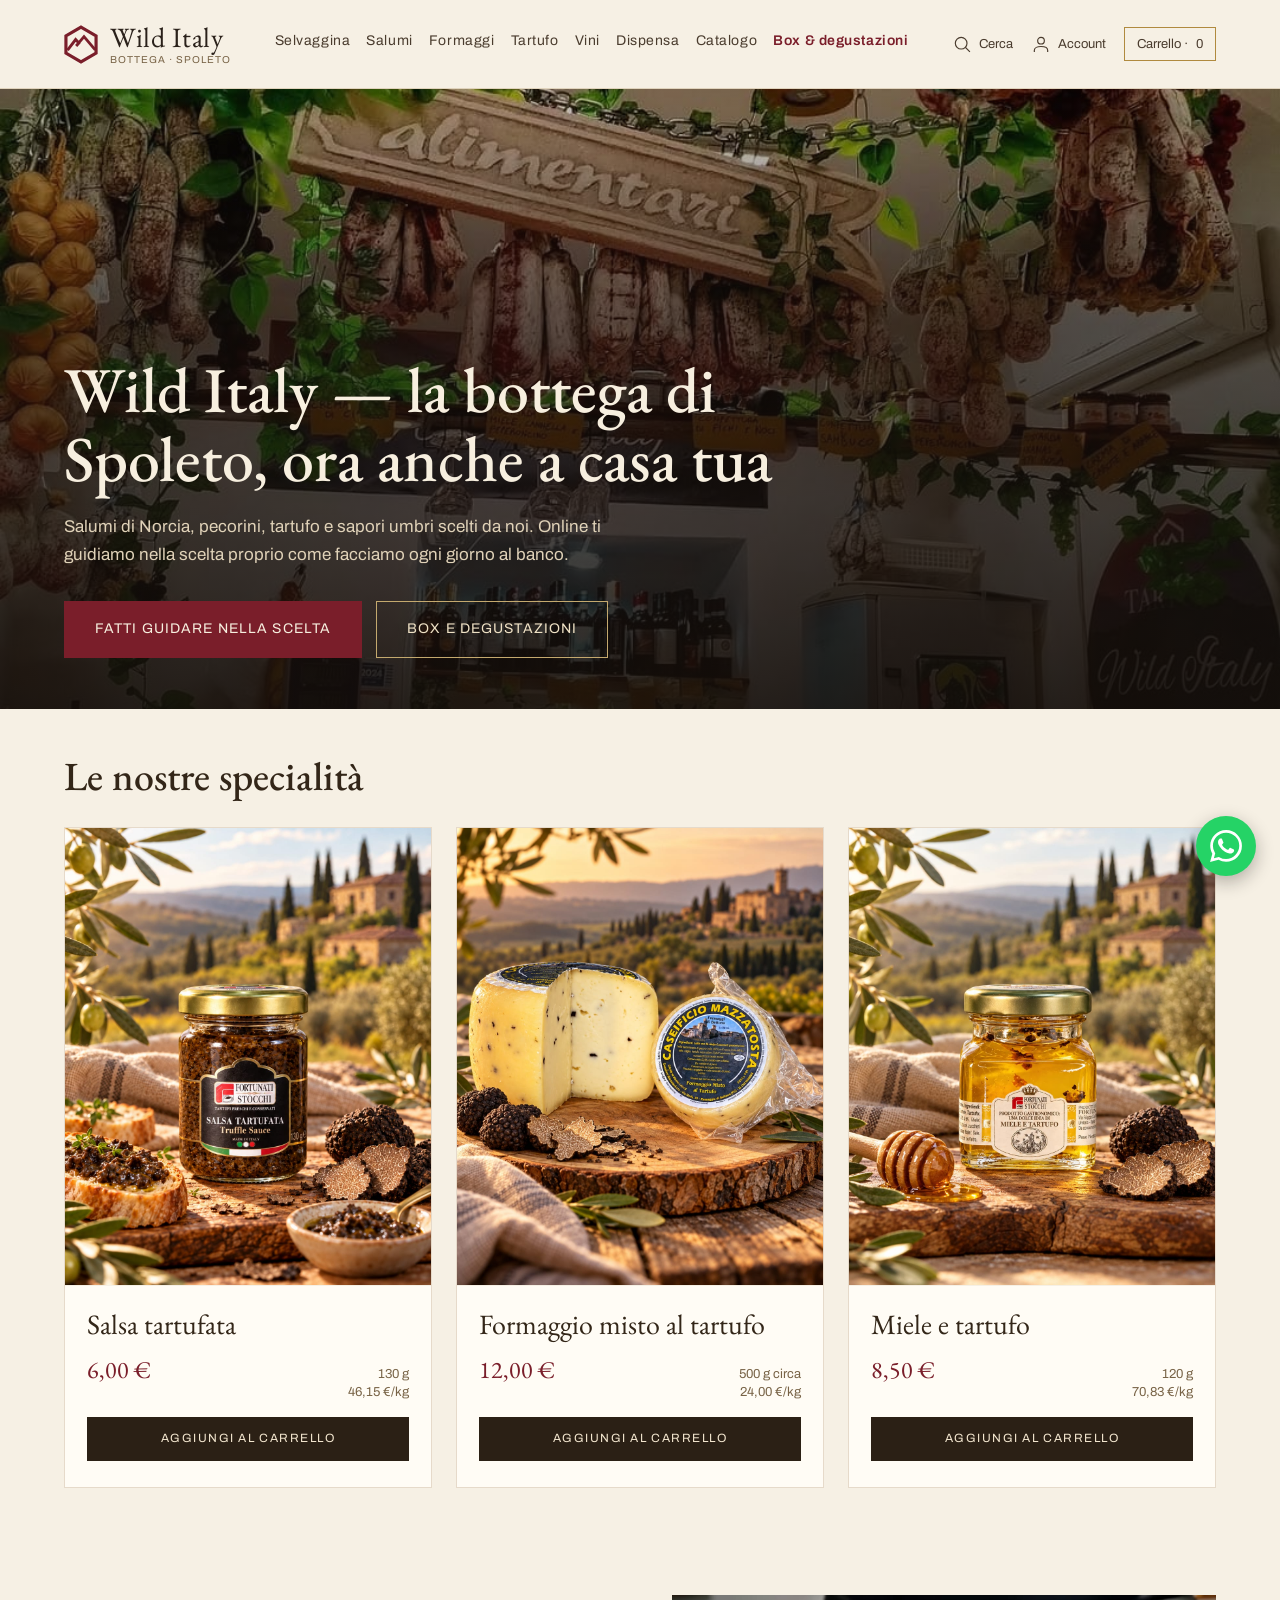
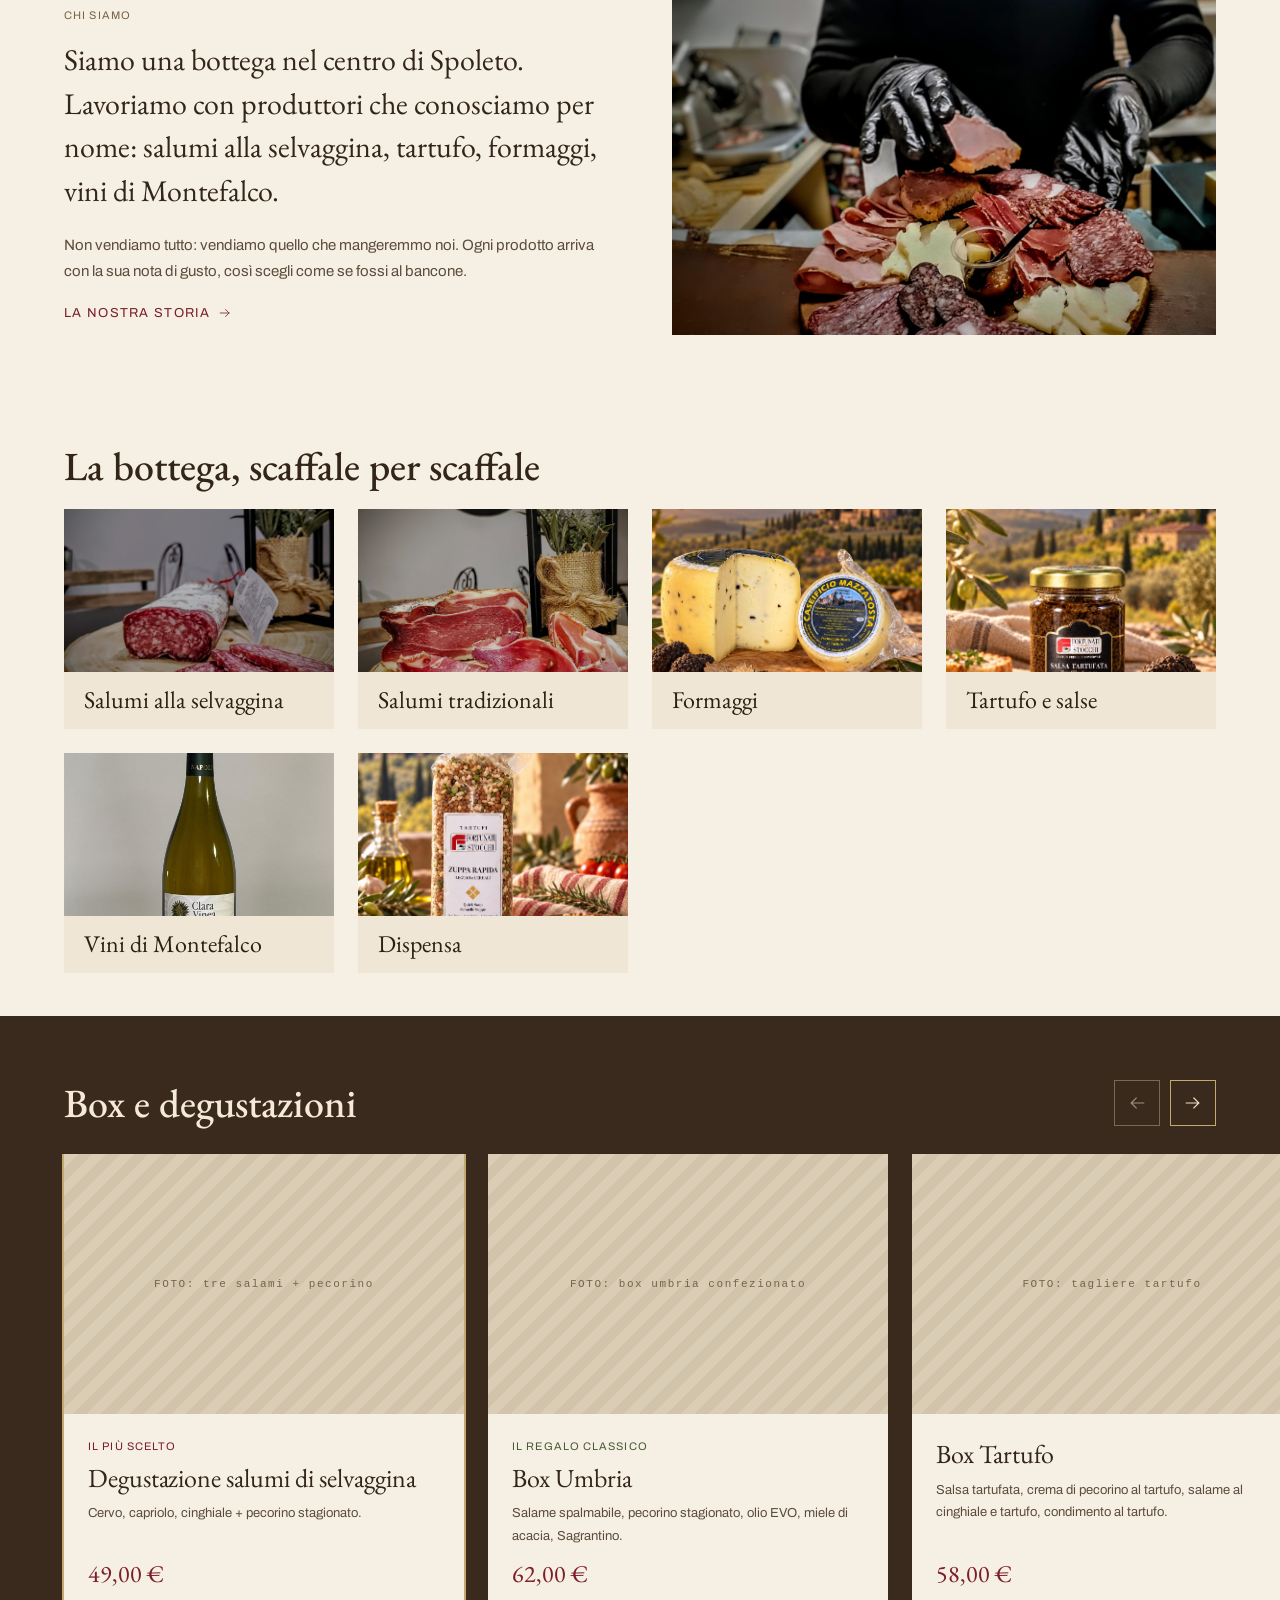
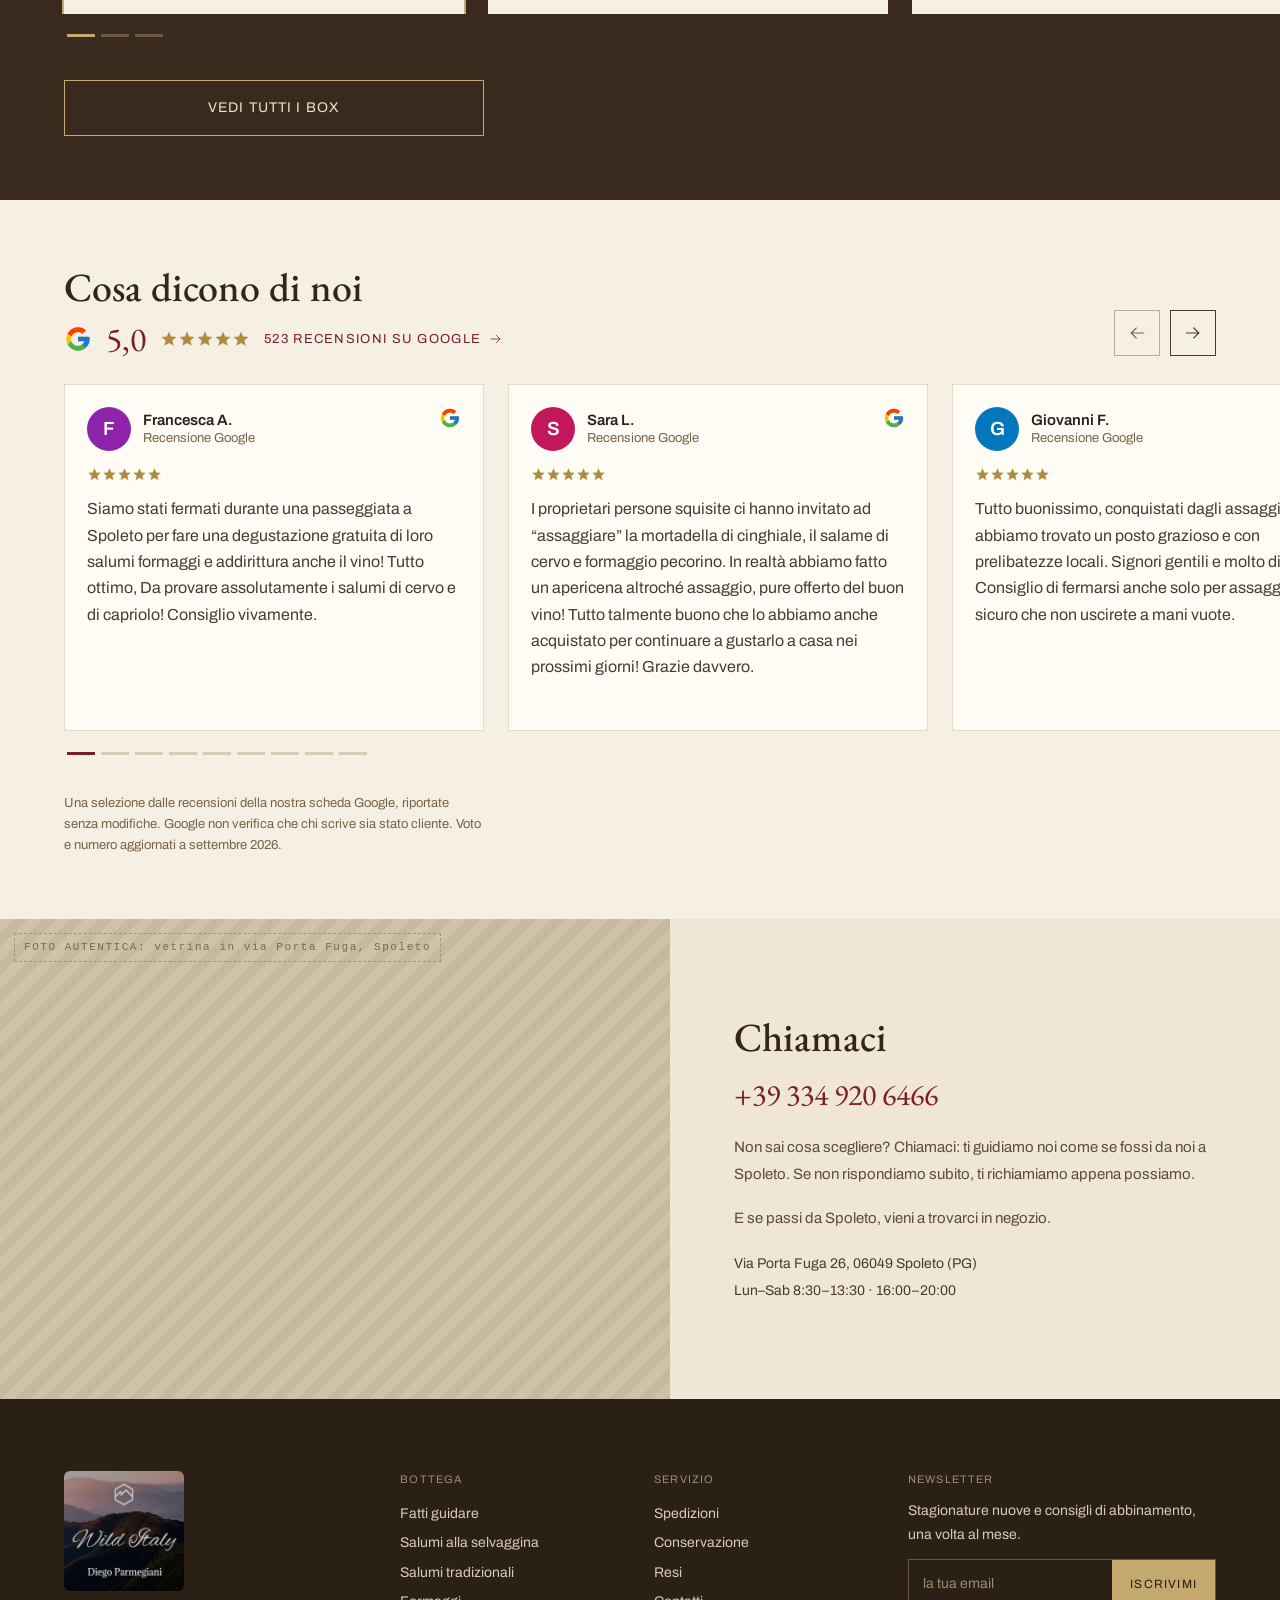
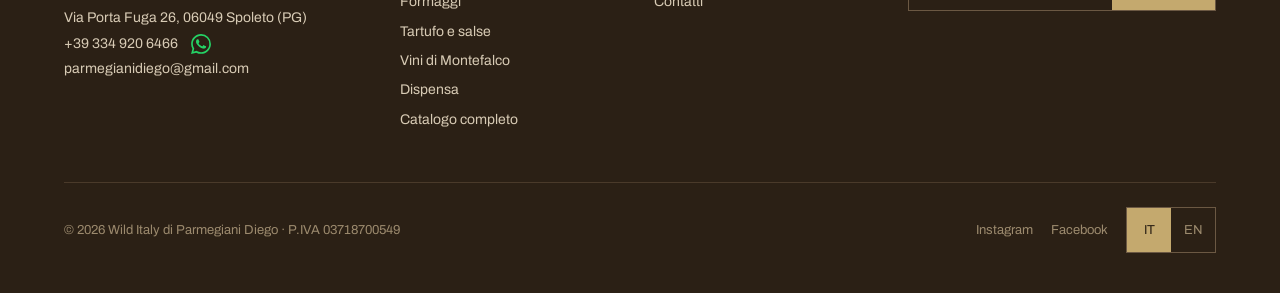
==== commit d86f3a61: "Via l'occhiello sopra il titolo in home e nelle selezioni: ripeteva il titolo. Resta solo nella stor" ====
--- a/index.html
+++ b/index.html
@@ -27,8 +27,7 @@
       <img src="assets/img/provvisorie/bottega-bancone.jpg" alt="Interno della bottega: il bancone con i salumi appesi">
     </div>
     <div class="hero__in wrap">
-      <p class="eyebrow eyebrow--gold">SPOLETO, UMBRIA</p>
-      <h1 class="display" style="margin-top:14px">Wild Italy — la bottega di Spoleto, ora anche a casa tua</h1>
+      <h1 class="display">Wild Italy — la bottega di Spoleto, ora anche a casa tua</h1>
       <p class="hero__lede">Salumi di Norcia, pecorini, tartufo e sapori umbri scelti da noi. Online ti guidiamo nella scelta proprio come facciamo ogni giorno al banco.</p>
       <div class="hero__cta">
         <a class="btn btn--wine" href="guida.html">Fatti guidare nella scelta</a>
--- a/assets/css/wild.css
+++ b/assets/css/wild.css
@@ -46,7 +46,8 @@
   /* tipografia */
   --serif:"EB Garamond", Georgia, "Times New Roman", serif;
   --sans:"Archivo", system-ui, -apple-system, "Segoe UI", sans-serif;
-  --mono:"Courier New", Courier, monospace;
+  --label:var(--sans);   /* occhielli, briciole, etichette */
+  --mono:"Courier New", Courier, monospace; /* solo note interne: segnaposto FOTO e riquadri da definire */
 
   /* ritmo */
   --pad:20px;
@@ -102,13 +103,16 @@
   outline:2px solid var(--focus,var(--wine));
   outline-offset:2px;
 }
-.sec--wood,.ftr,.tasting,.hero,.toast,.zoom{--focus:var(--gold)}
+.sec--wood,.ftr,.band,.hero,.toast,.zoom{--focus:var(--gold)}
 .skip{
   position:absolute;left:-9999px;top:0;z-index:200;
   background:var(--wine);color:var(--cream);padding:12px 18px;
   font-size:13px;letter-spacing:.08em;text-transform:uppercase;
 }
 .skip:focus{left:8px;top:8px}
+/* titoli messi per i lettori di schermo (nomi dei prodotti, fisarmoniche): a vederli restano come prima */
+.hx{font:inherit;letter-spacing:inherit;color:inherit}
+.hx>a{display:block}
 .sr,.sr-lg{position:absolute;width:1px;height:1px;padding:0;margin:-1px;overflow:hidden;clip:rect(0 0 0 0);white-space:nowrap;border:0}
 
 /* -------------------------------------------------------------- layout */
@@ -122,10 +126,9 @@
 
 /* ---------------------------------------------------------- tipografia */
 .eyebrow{
-  font-family:var(--mono);font-size:11px;letter-spacing:.2em;
+  font-family:var(--label);font-size:11px;letter-spacing:.1em;
   text-transform:uppercase;color:var(--meta);
 }
-@media (min-width:760px){ .eyebrow{letter-spacing:.24em} }
 .eyebrow--brass{color:var(--brass-soft)}
 .eyebrow--gold{color:var(--gold)}
 .eyebrow--wine{color:var(--wine)}
@@ -251,7 +254,7 @@
 @media (max-width:359px){ .hdr__side [data-open="cerca"]{display:none} }
 .brand__txt{display:flex;flex-direction:column;align-items:center;line-height:1}
 .brand__name{font-family:var(--serif);font-size:24px;letter-spacing:.02em;color:var(--ink)}
-.brand__sub{font-family:var(--mono);font-size:10px;letter-spacing:.12em;color:var(--meta);margin-top:3px;white-space:nowrap}
+.brand__sub{font-family:var(--label);font-size:10px;letter-spacing:.1em;color:var(--meta);margin-top:3px;white-space:nowrap}
 
 /* intestazione contestuale della scheda prodotto su mobile (schermata 2b) */
 .hdr__ctx{display:none}
@@ -283,7 +286,7 @@
   .brand__mark{width:34px;height:39px}
   .brand__txt{align-items:flex-start}
   .brand__name{font-size:28px}
-  .brand__sub{font-size:10px;letter-spacing:.24em;margin-top:4px}
+  .brand__sub{font-size:10px;margin-top:4px}
   /* 8 voci col catalogo: lo spazio fra le voci scende a 12 px a 1120 e sale a 28 px sui grandi */
   .hdr__nav{display:flex;gap:clamp(12px,2.2vw - 12px,28px);font-size:14px;letter-spacing:.04em;color:var(--ink-soft)}
   .hdr__nav a{padding-bottom:3px;border-bottom:2px solid transparent;white-space:nowrap}
@@ -308,10 +311,15 @@
 }
 
 .crumbs{
-  font-family:var(--mono);font-size:12px;letter-spacing:.1em;
+  font-family:var(--label);font-size:12px;letter-spacing:.1em;
   text-transform:uppercase;color:var(--meta);padding-top:16px;
 }
 .crumbs a:hover{color:var(--wine)}
+/* scheda prodotto su telefono: solo "‹ Scaffale", il nome è già nell'header;
+   sottolineato, si capisce che si tocca (Baymard, breadcrumb su telefono) */
+body[data-pagina="prodotto"] .crumbs:not(.pdp2__crumbs){padding:14px 0 12px}
+.crumbs__cat::before{content:"‹ "}
+.crumbs__cat{text-decoration:underline;text-underline-offset:3px}
 
 /* ------------------------------------------------------- pannelli */
 .scrim{
@@ -414,21 +422,26 @@
 .tabbar .ico{width:19px;height:19px}
 .tabbar [aria-current="page"],.tabbar .is-active{color:var(--wine)}
 .tabbar .badge{top:4px;right:calc(50% - 22px);min-width:18px;height:18px;font-size:10px}
-@media (max-width:1119px){ body{--bar-h:74px} }
-@media (min-width:1120px){ .tabbar{display:none} }
+/* solo su telefono: su tablet cerca e carrello sono già nell'intestazione, e le linee guida
+   di Google (Material 3) e Apple tengono la barra in basso per i telefoni (sessione 24) */
+@media (max-width:759px){ body{--bar-h:74px} }
+@media (min-width:760px){ .tabbar{display:none} }
 
 /* ------------------------------------------ WhatsApp, fisso in basso a destra */
 .wa{
-  position:fixed;right:16px;bottom:calc(var(--bar-h) + 16px + var(--wa-su,0px));z-index:80;
+  position:fixed;right:16px;bottom:calc(var(--bar-h) + 16px);z-index:80;
   width:56px;height:56px;border-radius:50%;background:#25D366;color:#fff;
   display:flex;align-items:center;justify-content:center;
   box-shadow:0 6px 18px rgba(20,16,12,.3);transition:bottom .25s ease;
 }
 .wa svg{width:30px;height:30px}
 @media (max-width:1119px){
-  /* sopra la barra acquisto della scheda prodotto e la barra della guida */
-  body:has(.buybar.is-on){--wa-su:77px}
-  body[data-pagina="guida"]{--wa-su:104px}
+  /* su telefono il tondo fisso copre il contenuto mentre si scorre (Baymard, live chat):
+     tolto dove passa sopra ai prodotti. Nella scheda c'è il riquadro "Chiedi alla bottega",
+     ovunque l'icona WhatsApp accanto al numero nel footer */
+  body[data-pagina="prodotto"] .wa,
+  body[data-pagina="categoria"] .wa,
+  body[data-pagina="guida"] .wa{display:none}
 }
 @media (min-width:1120px){
   .wa{right:24px;bottom:24px;width:60px;height:60px}
@@ -514,9 +527,9 @@
 @media (min-width:760px){ .prod__b{padding:22px 22px 26px} }
 .prod__n{font-family:var(--serif);font-size:26px;line-height:1.15;color:var(--ink-strong)}
 @media (min-width:760px){ .prod__n{font-size:28px} }
-.badge-craft{font-family:var(--mono);font-size:11px;letter-spacing:.16em;color:var(--olive);margin-bottom:8px}
+.badge-craft{font-family:var(--label);font-size:11px;letter-spacing:.1em;color:var(--olive);margin-bottom:8px}
 .note{background:#F3EADA;border-left:3px solid var(--wine);padding:12px 14px;margin-top:14px}
-.note__t{font-family:var(--mono);font-size:11px;letter-spacing:.16em;color:var(--wine);margin-bottom:4px}
+.note__t{font-family:var(--label);font-size:11px;letter-spacing:.1em;color:var(--wine);margin-bottom:4px}
 .note__q{font-family:var(--serif);font-style:italic;font-size:18px;line-height:1.4;color:#3A2C1E}
 .prod__price{display:flex;align-items:baseline;justify-content:space-between;gap:10px;margin-top:auto;padding-top:18px}
 .prod__price .meta{text-align:right;line-height:1.4}
@@ -558,7 +571,8 @@
 .box-card__n{font-family:var(--serif);font-size:21px;line-height:1.25;color:var(--ink-strong)}
 @media (min-width:1120px){ .box-card__n{font-size:26px} }
 .box-card--pick{outline:2px solid var(--brass-soft)}
-.box-card--soon{opacity:.5}
+/* "in arrivo": sbiadita solo la foto, le scritte restano leggibili (contrasto WCAG 4,5:1) */
+.box-card--soon .ph{opacity:.5}
 .pricerow{display:flex;align-items:baseline;gap:10px;flex-wrap:wrap;margin-top:10px}
 .save{background:var(--olive);color:#F0EDDF;font-size:11px;letter-spacing:.1em;padding:4px 8px}
 
@@ -578,7 +592,7 @@
 @media (min-width:760px){ .steps{grid-template-columns:repeat(auto-fit,minmax(220px,1fr));gap:var(--gap)} }
 .step{display:flex;gap:16px;border-top:1px solid var(--line);padding:16px 0}
 .step:last-child{border-bottom:1px solid var(--line)}
-.step__n{font-family:var(--serif);font-size:30px;color:var(--brass-soft);line-height:1;flex:0 0 auto}
+.step__n{font-family:var(--serif);font-size:30px;color:#A18342;line-height:1;flex:0 0 auto}
 @media (min-width:760px){
   .step{flex-direction:column;gap:8px;border-top:2px solid var(--wine);padding:24px 0 0}
   .step:last-child{border-bottom:0}
@@ -653,6 +667,10 @@
 @media (min-width:1120px){ .ftr__grid{grid-template-columns:1.4fr 1fr 1fr 1.3fr;gap:48px} }
 .ftr__logo{display:block;width:120px;height:auto;border-radius:6px}
 .ftr__addr{margin-top:10px;font-size:14px;line-height:1.8}
+/* area di tocco 44 px senza allargare la riga */
+.ftr__wa{display:inline-flex;vertical-align:middle;padding:12px;margin:-12px -12px -12px -2px;color:#25D366}
+.ftr__wa svg{width:20px;height:20px}
+.ftr__wa:hover{color:#5BE38E}
 @media (min-width:1120px){ .ftr__addr{margin-top:14px} }
 .ftr__col a{display:block;font-size:14px;line-height:2.1}
 .ftr__col a:hover{color:var(--brass-soft)}
@@ -683,6 +701,7 @@
 @media (min-width:1120px){ .cat-intro{grid-template-columns:minmax(0,1fr) 420px;gap:56px} }
 .helper{background:var(--sand);border-left:3px solid var(--brass-soft);padding:22px 24px}
 .helper__q{font-family:var(--serif);font-size:22px;line-height:1.3;margin-top:10px}
+.helper--dopo{margin-top:32px}
 @media (min-width:760px){ .helper__q{font-size:24px} }
 .empty{
   border:1px dashed var(--line-strong);background:var(--sand);
@@ -691,32 +710,56 @@
 .empty .h3{margin-bottom:8px}
 
 /* -------------------------------------------------------- pagina prodotto */
-.pdp{display:grid;gap:28px;align-items:start}
-@media (min-width:1120px){ .pdp{grid-template-columns:minmax(0,1.05fr) minmax(0,1fr);gap:56px} }
-
-.gallery__main{position:relative;height:430px}
-@media (min-width:760px){ .gallery__main{height:520px} }
-@media (min-width:1120px){ .gallery__main{height:560px} }
+/* un solo markup per computer e telefono: .only-d si vede da 1120 px in su, .only-m sotto */
+@media (max-width:1119px){ .only-d{display:none!important} }
+@media (min-width:1120px){ .only-m{display:none!important} }
+
+.pdp-h2{font-family:var(--serif);font-weight:500;font-size:clamp(1.875rem,1.4rem + 1.6vw,2.75rem);line-height:1.1;color:var(--ink-strong)}
+
+/* foto e scheda d'acquisto: su computer le foto a sinistra, la scheda a destra resta ferma scorrendo */
+.pdp2{display:grid;grid-template-columns:minmax(0,1fr);gap:22px;align-items:start;padding-bottom:28px}
+@media (min-width:1120px){
+  .pdp2{grid-template-columns:minmax(0,1.35fr) minmax(0,1fr);gap:clamp(32px,4.5vw,80px);padding-top:28px;padding-bottom:clamp(56px,6vw,96px)}
+}
+
+/* ---- galleria: su telefono a tutta larghezza e quadrata con le miniature sotto (Baymard: meglio dei
+   pallini, fanno vedere cosa c'è nelle altre foto); su computer alta 640 px con le miniature a lato */
+.pdp2__gal{position:relative;display:flex;flex-direction:column-reverse;margin:0 calc(-1 * var(--pad))}
+@media (min-width:1120px){ .pdp2__gal{flex-direction:row;gap:10px;margin:0} }
+.gallery__thumbs{display:flex;gap:8px;min-width:0;padding:10px var(--pad) 0;overflow-x:auto;scrollbar-width:none}
+.gallery__thumbs::-webkit-scrollbar{display:none}
+.gallery__thumbs button{position:relative;flex:0 0 auto;width:64px;height:64px;background:var(--paper);overflow:hidden}
+/* foto mai tagliate, nemmeno nelle miniature: fasce del colore della pagina (sessione 10) */
+.gallery__thumbs img{width:100%;height:100%;object-fit:contain}
+.gallery__thumbs button[aria-current="true"]{outline:2px solid var(--wine);outline-offset:-2px}
+@media (min-width:1120px){
+  .gallery__thumbs{flex-direction:column;flex:0 0 auto;padding:0;overflow:visible}
+  .gallery__thumbs button{width:84px;height:84px}
+}
+.gallery__main{position:relative;flex:1 1 auto;min-width:0;aspect-ratio:1/1;overflow:hidden;touch-action:pan-y}
+.gallery__main:not(.ph){background:var(--paper)}
+@media (min-width:1120px){ .gallery__main{aspect-ratio:auto;height:640px} }
+.gallery__track{display:flex;height:100%;transition:transform .3s ease}
+@media (prefers-reduced-motion:reduce){ .gallery__track{transition:none} }
+.gallery__slide{position:relative;flex:0 0 100%;height:100%;display:grid;place-items:center}
+/* su telefono la foto sta intera; su computer riempie il riquadro e i bordi si tagliano un po' */
+.gallery__slide img{position:absolute;inset:0;width:100%;height:100%;object-fit:contain;cursor:zoom-in;user-select:none;-webkit-user-select:none}
 .gallery__count{
   position:absolute;top:14px;right:14px;background:rgba(43,32,21,.8);
-  color:#EFE2C8;font-size:11px;padding:5px 10px;
+  color:#EFE2C8;font-size:11px;letter-spacing:.06em;padding:5px 10px;pointer-events:none;
 }
 .gallery__tag{
   position:absolute;top:14px;left:14px;background:var(--olive);color:#F0EDDF;
   font-size:11px;letter-spacing:.14em;padding:6px 10px;
 }
-.gallery__dots{position:absolute;bottom:0;left:0;right:0;display:flex;justify-content:center;padding:0}
-.gallery__dots button{
-  --dot:rgba(42,33,26,.2);width:30px;height:44px;
-  background:linear-gradient(var(--dot),var(--dot)) center/24px 3px no-repeat;
-}
-.gallery__dots button[aria-current="true"]{--dot:var(--wine)}
-.gallery{position:relative}
-/* foto vere: intere nel riquadro grande, le fasce ai lati hanno il colore della pagina */
-.gallery__main--foto>img{object-fit:contain}
-.gallery__main--foto{background:var(--paper)}
-.gallery__main>img{cursor:zoom-in}
-.gallery__main .zoom__nav{width:40px;height:40px;font-size:26px}
+.gallery__main .zoom__nav{width:40px;height:40px;font-size:24px;background:rgba(43,32,21,.7)}
+.gallery__main .zoom__nav--prev{left:8px}
+.gallery__main .zoom__nav--next{right:8px}
+@media (min-width:1120px){
+  .gallery__main .zoom__nav{width:44px;height:44px;font-size:26px;background:rgba(43,32,21,.8)}
+  .gallery__main .zoom__nav--prev{left:12px}
+  .gallery__main .zoom__nav--next{right:12px}
+}
 .gallery__lens{
   position:absolute;pointer-events:none;
   background:rgba(255,252,245,.35);border:1px solid rgba(42,33,26,.45);
@@ -730,8 +773,9 @@
 /* a tutto schermo: la bottiglia si inclina anche col dito (niente pagina da scorrere) */
 .zoom .gallery__3d>canvas{touch-action:none!important}
 .gallery__3dtag{position:absolute;right:4px;bottom:4px;background:var(--wine);color:#F0EDDF;font-size:10px;letter-spacing:.1em;padding:2px 5px}
+/* l'ingrandimento della lente copre la scheda d'acquisto, alto quanto la foto */
 .gallery__pane{
-  position:absolute;top:0;left:calc(100% + 56px);width:calc(100% / 1.05);height:560px;z-index:5;
+  position:absolute;top:0;left:0;right:0;height:640px;z-index:5;
   background:var(--card) no-repeat;border:1px solid var(--line);box-shadow:0 12px 32px rgba(42,33,26,.18);
 }
 /* foto a tutto schermo; pinch, trascinamento e tocco li gestisce wild.js (touch-action:none:
@@ -750,69 +794,180 @@
 .zoom__nav--prev{left:10px}
 .zoom__nav--next{right:10px}
 .zoom.is-zoom .zoom__nav{display:none}
-.gallery__thumbs{display:grid;grid-template-columns:repeat(4,1fr);gap:6px;padding:6px;background:var(--sand)}
-.gallery__thumbs button{height:70px;position:relative}
-.gallery__thumbs button[aria-current="true"]{outline:2px solid var(--wine);outline-offset:-2px}
-@media (min-width:1120px){
-  .gallery__thumbs{grid-template-columns:repeat(3,1fr);gap:14px;padding:14px 0 0;background:none}
-  .gallery__thumbs button{height:150px}
-  .gallery__thumbs button:nth-child(4){display:none}
-  .gallery__dots{display:none}
-}
-/* miniature di foto vere: prendono la forma della foto, intere, senza fasce né ritagli */
-.gallery__main--foto~.gallery__thumbs{display:flex;flex-wrap:wrap;background:none;padding:8px 0 0}
-.gallery__main--foto~.gallery__thumbs button{width:auto;background:none}
-.gallery__main--foto~.gallery__thumbs button>img{position:static;display:block;width:auto;height:100%}
-.gallery .gallery__thumbs[hidden]{display:none} /* una foto sola: niente miniature */
-
-/* frase breve d'impatto sotto il nome del prodotto */
-.pdp__claim{font-family:var(--serif);font-style:italic;color:var(--ink-soft);margin-top:12px;max-width:34ch;
-  font-size:clamp(1.0625rem,.98rem + .4vw,1.3125rem);line-height:1.35;text-wrap:pretty}
-.pdp__price{display:flex;align-items:baseline;gap:12px;flex-wrap:wrap;margin-top:12px}
-.pdp__price .price{font-size:clamp(2rem,1.6rem + 1.6vw,2.75rem)}
-.tasting{background:var(--wine-deep);padding:22px 20px;margin-top:22px}
-@media (min-width:1120px){ .tasting{padding:28px 30px;margin-top:26px} }
-.tasting__bars{margin-top:18px;display:flex;flex-direction:column;gap:10px}
-.tbar{display:flex;align-items:center;gap:12px}
-.tbar__l{font-size:11px;letter-spacing:.1em;color:#E3CFA6;width:112px;flex:0 0 auto;white-space:nowrap}
-.stars{color:var(--gold);font-size:17px;letter-spacing:.14em;line-height:1}
-.stars__off{color:#7A5A30}
-
-
+
+/* ---- scheda d'acquisto */
+.pdp2__buy{display:flex;flex-direction:column}
+@media (min-width:1120px){ .pdp2__buy{position:sticky;top:var(--pdp-top,112px)} }
+.pdp2__crumbs{padding-top:0;display:flex;gap:8px;flex-wrap:wrap;text-transform:none;letter-spacing:.06em}
+.pdp2__occ{margin-top:22px}
+.pdp2__h1{font-family:var(--serif);font-weight:500;font-size:38px;line-height:1.05;color:var(--ink-strong);text-wrap:balance}
+@media (min-width:1120px){
+  .pdp2__h1{margin-top:8px;font-size:clamp(2.5rem,1.4rem + 2.8vw,4rem);line-height:1.02}
+  .pdp2__crumbs+.pdp2__h1{margin-top:22px}
+}
+.pdp2__sub{margin-top:10px;font-family:var(--serif);font-style:italic;font-size:21px;line-height:1.3;color:var(--wine);text-wrap:pretty}
+@media (min-width:1120px){ .pdp2__sub{margin-top:14px;font-size:clamp(1.25rem,1.05rem + .6vw,1.5rem)} }
+.pdp2__price{margin-top:16px;display:flex;align-items:baseline;gap:12px;flex-wrap:wrap}
+@media (min-width:1120px){ .pdp2__price{margin-top:24px;justify-content:space-between;gap:14px} }
+.pdp2__prezzo{font-family:var(--serif);font-size:34px;line-height:1;color:var(--ink-strong)}
+@media (min-width:1120px){ .pdp2__prezzo{font-size:clamp(2.25rem,1.8rem + 1.2vw,2.875rem)} }
+.pdp2__arrivo{margin-top:16px;font-size:15px;line-height:1.7;color:var(--muted)}
+@media (min-width:1120px){ .pdp2__arrivo{margin-top:20px;font-size:16px} }
+.pdp2__avvisami{margin-top:20px;min-height:58px}
+
+.pdp2__fmt{margin-top:22px}
+@media (min-width:1120px){ .pdp2__fmt{margin-top:18px} }
 .formats{display:flex;gap:10px;margin-top:10px}
+@media (min-width:1120px){ .formats{margin-top:0;flex-wrap:wrap} }
 .formats button{
-  flex:1;text-align:center;border:1px solid var(--line-strong);
-  padding:14px 8px;font-size:14px;line-height:1.35;min-height:56px;background:var(--paper);
-}
-.formats button small{display:block;font-size:12px;color:var(--meta-2);margin-top:2px}
+  flex:1 1 0;text-align:center;border:1px solid var(--line-strong);
+  padding:12px 6px;font-size:14px;line-height:1.3;min-height:56px;background:var(--card);
+}
+@media (min-width:1120px){ .formats button{flex:1 1 120px;min-height:52px;padding:10px} }
+.formats button small{display:block;font-size:12px;color:var(--meta-2)}
 .formats button[aria-pressed="true"]{border:2px solid var(--wine);background:#F3EADA}
 
-
-.buy{display:flex;align-items:flex-end;gap:16px;margin-top:26px;flex-wrap:wrap}
+/* "Aggiungi al carrello" e − n + nella stessa scatola: stessa misura prima e dopo il clic */
+.buy2{margin-top:18px}
+.buy2__go{height:58px;font-size:14px;letter-spacing:.08em;white-space:nowrap}
 .buy__note{margin-top:12px;font-size:13px;color:var(--muted);text-align:center}
-
-.acc{margin-top:26px}
-.acc__i{border-top:1px solid var(--line)}
-.acc__i:last-child{border-bottom:1px solid var(--line)}
-.acc__t{
-  display:flex;width:100%;justify-content:space-between;align-items:center;gap:16px;
-  padding:18px 0;font-family:var(--serif);font-size:21px;text-align:left;color:var(--ink-strong);
-}
-.acc__t .ico{width:16px;height:16px;color:var(--meta);flex:0 0 auto;transition:transform .2s ease}
-.acc__t[aria-expanded="true"] .ico{transform:rotate(180deg)}
-.acc__p{padding:0 0 18px;font-size:14px;line-height:1.8;color:var(--muted)}
-.acc__p[hidden]{display:none}
-
-/* barra acquisto fissa mobile (2b) */
+.pdp2__cont{margin-top:22px;font-size:13px;color:var(--ink-soft)}
+.pdp2__cont strong{letter-spacing:.06em}
+.pdp2__cont a{color:var(--wine);text-decoration:underline;text-underline-offset:3px}
+
+/* barra in basso su telefono: solo il pulsante, a tutta larghezza */
 .buybar{
   position:fixed;left:0;right:0;bottom:var(--bar-h);z-index:65;
   background:var(--paper);border-top:1px solid var(--line);
-  padding:12px var(--pad) 12px;display:flex;gap:12px;align-items:center;
-  transform:translateY(120%);transition:transform .25s ease;
-}
-.buybar.is-on{transform:none}
-.buybar .btn{flex:1;padding-left:12px;padding-right:12px;white-space:nowrap;letter-spacing:.06em}
+  padding:12px 16px calc(12px + env(safe-area-inset-bottom));display:flex;align-items:center;
+  transition:bottom .3s ease;
+}
+.buybar>.btn{flex:1;white-space:nowrap}
+.buy2--bar{flex:1;margin:0}
+.buy2--bar .buy2__go{height:52px;font-size:13px}
 @media (min-width:1120px){ .buybar{display:none} }
+/* in fondo alla pagina serve spazio in più perché la barra non copra il footer */
+@media (max-width:1119px){ body[data-pagina="prodotto"]{padding-bottom:calc(var(--bar-h) + 77px)} }
+/* scheda su telefono, scorrendo in giù (is-giu, wild.js): header e barra in basso escono, "Aggiungi" scende in fondo */
+@media (max-width:1119px){
+  body[data-pagina="prodotto"] .hdr,body[data-pagina="prodotto"] .tabbar{transition:transform .3s ease}
+  body.is-giu .hdr{transform:translateY(-100%)}
+  body.is-giu .tabbar{transform:translateY(100%)}
+  body.is-giu .buybar{bottom:0}
+}
+
+/* "Dubbi? Chiedi alla bottega": su computer nella scheda d'acquisto, su telefono dopo l'etichetta */
+.chiedi{padding:16px;border:1px solid var(--line);background:var(--sand)}
+.chiedi--m{margin:22px var(--pad) 0}
+.chiedi p{font-size:15px;line-height:1.5;color:var(--ink-soft)}
+.chiedi strong{color:var(--ink)}
+.chiedi__btns{display:flex;gap:10px;margin-top:12px}
+.chiedi__btns a{
+  flex:1;display:flex;align-items:center;justify-content:center;gap:8px;min-height:48px;
+  border:1px solid var(--ink);color:var(--ink);font-size:14px;font-weight:600;
+}
+.chiedi__btns a:hover{border-color:var(--wine);color:var(--wine)}
+.chiedi__btns svg{width:20px;height:20px}
+.chiedi__btns .chiedi__wa{background:#1F7A45;border-color:#1F7A45;color:#fff}
+.chiedi__btns .chiedi__wa:hover{background:#17613A;color:#fff}
+.chiedi--m .chiedi__btns .ico{display:none}
+.chiedi__tel{display:none}
+@media (min-width:1120px){
+  .pdp2__buy .chiedi{margin-top:26px;padding:20px 22px;display:flex;flex-direction:column;gap:16px}
+  .pdp2__buy .chiedi p{display:flex;flex-direction:column;gap:4px;font-size:14px;color:var(--muted)}
+  .pdp2__buy .chiedi strong{font-family:var(--serif);font-weight:400;font-size:23px;line-height:1.2;color:var(--ink-strong)}
+  .pdp2__buy .chiedi__btns{display:grid;grid-template-columns:1fr 1fr;margin-top:0}
+  .pdp2__buy .chiedi__btns a{min-height:50px}
+  .pdp2__buy .chiedi__btns a:not(.chiedi__wa){background:var(--paper)}
+  .chiedi__tel{display:block;font-size:12px;color:var(--meta)}
+}
+
+/* ---- la nota del bancone e il racconto, sulla fascia bordeaux a tutta larghezza */
+.band{background:var(--wine-deep);--focus:var(--gold)}
+.band__in{padding-top:28px;padding-bottom:30px}
+@media (min-width:1120px){
+  .band__in{display:grid;grid-template-columns:minmax(0,1fr) minmax(0,1.2fr);gap:clamp(28px,5vw,96px);align-items:start;padding-top:clamp(56px,6vw,104px);padding-bottom:clamp(56px,6vw,104px)}
+}
+.band__q{margin-top:12px;font-family:var(--serif);font-style:italic;font-size:28px;line-height:1.25;color:#F7EFDF;text-wrap:pretty}
+@media (min-width:1120px){ .band__q{margin-top:18px;font-size:clamp(2rem,1.4rem + 1.8vw,3.25rem);line-height:1.15;text-wrap:balance} }
+.band__bars{margin-top:20px;display:flex;flex-direction:column;gap:12px}
+@media (min-width:1120px){ .band__bars{margin-top:28px;padding-top:22px;border-top:1px solid rgba(216,176,94,.3);max-width:360px} }
+.tbar{display:flex;align-items:center;justify-content:space-between;gap:12px}
+.tbar__l{font-family:var(--label);font-size:11px;letter-spacing:.1em;color:#E3CFA6}
+/* pallini e non stelle: le stelle si leggono come un voto (sessione 23) */
+.pallini{display:flex;gap:6px}
+.pallini i{width:10px;height:10px;border-radius:50%;background:#7A5A30}
+.pallini i.on{background:var(--gold)}
+.band__d{margin-top:22px;padding-top:20px;border-top:1px solid rgba(216,176,94,.3);font-family:var(--serif);font-size:19px;line-height:1.55;color:#EFE1C5;text-wrap:pretty}
+@media (min-width:1120px){ .band__d{margin:0;padding:34px 0 0;border:0;font-size:clamp(1.1875rem,1.05rem + .5vw,1.4375rem);line-height:1.6} }
+/* senza nota del bancone: il nome a sinistra al posto della nota, il racconto a destra (sessione 24) */
+.band--nome .band__q{margin-top:0}
+@media (min-width:1120px){ .band--nome .band__d{padding-top:10px} }
+
+/* ---- in etichetta: su computer come un'etichetta vera, su telefono a sezioni che si aprono */
+.etk{padding:30px 0 8px;scroll-margin-top:80px}
+@media (min-width:1120px){ .etk{padding:clamp(56px,6vw,104px) 0} }
+.etk__top{display:flex;justify-content:space-between;align-items:baseline;gap:16px;flex-wrap:wrap}
+.etk__box{margin-top:28px;border:1px solid var(--ink-strong);background:var(--card);display:grid;grid-template-columns:minmax(0,1.5fr) minmax(0,1fr)}
+.etk__l{padding:clamp(22px,2.4vw,36px);border-right:1px solid var(--ink-strong);display:flex;flex-direction:column;gap:28px}
+.etk__r{padding:clamp(22px,2.4vw,36px)}
+.etk__ingr{margin-top:10px;font-size:15px;line-height:1.75;color:var(--muted);text-wrap:pretty}
+.etk strong{color:var(--ink-strong)}
+.etk__list{margin:10px 0 0;padding:0;list-style:none}
+.etk__list li{padding:9px 0;border-top:1px solid var(--line);font-size:15px;color:var(--ink-strong)}
+.etk__list em{color:var(--meta)}
+.etk__foot{display:grid;grid-template-columns:repeat(auto-fit,minmax(220px,1fr));gap:24px;padding-top:24px;border-top:1px solid var(--line);margin-top:auto}
+.etk__foot p{margin-top:8px;font-size:14px;line-height:1.65;color:var(--muted);text-wrap:pretty}
+.etk__vt{font-family:var(--serif);font-size:26px;line-height:1.1;color:var(--ink-strong)}
+.nutri{margin-top:12px}
+.nutri__h{display:flex;justify-content:space-between;font-family:var(--label);font-size:11px;letter-spacing:.1em;color:var(--meta);text-transform:uppercase;padding-bottom:8px;border-bottom:4px solid var(--ink-strong)}
+.nutri__r{display:flex;justify-content:space-between;gap:12px;padding:9px 0;border-bottom:1px solid var(--line-strong);font-size:14px;color:var(--ink-strong)}
+.nutri__r span:last-child{font-variant-numeric:tabular-nums;text-align:right}
+.nutri__r--sub{padding-left:18px;color:var(--muted)}
+.nutri--box{margin:0;background:var(--card);border:1px solid var(--ink-strong);padding:14px 16px}
+.nutri--box .nutri__r{padding-top:8px;padding-bottom:8px;border-bottom-color:var(--line)}
+.etk__acc{margin-top:14px;border-top:1px solid var(--line-strong)}
+.acc__i{border-bottom:1px solid var(--line-strong)}
+.acc__t{
+  display:flex;width:100%;justify-content:space-between;align-items:center;gap:16px;min-height:60px;
+  font-family:var(--serif);font-size:21px;text-align:left;color:var(--ink-strong);
+}
+.acc__t::after{content:"+";font-family:var(--sans);font-size:20px;color:var(--meta)}
+.acc__t[aria-expanded="true"]::after{content:"−"}
+.acc__p{padding:0 0 18px;font-size:14px;line-height:1.75;color:var(--muted)}
+.acc__p[hidden]{display:none}
+.acc__p .etk__list{margin-top:0}
+.acc__p .etk__list li{font-size:14px}
+
+/* ---- abbinalo a: su telefono si scorre di lato, su computer due schede affiancate */
+.abb2{margin-top:32px;padding:28px 0 30px;background:var(--sand)}
+@media (min-width:1120px){ .abb2{margin-top:0;padding:clamp(40px,4vw,64px) 0} }
+.abb2__list{
+  margin-top:16px;display:flex;gap:12px;overflow-x:auto;scroll-snap-type:x mandatory;
+  padding:0 var(--pad);scroll-padding:0 var(--pad);scrollbar-width:none;
+}
+.abb2__list::-webkit-scrollbar{display:none}
+.abb2__c{flex:0 0 78%;scroll-snap-align:start;background:var(--card);border:1px solid var(--line);display:flex;flex-direction:column}
+.abb2__img{position:relative;display:block;aspect-ratio:4/3}
+.abb2__img .ph{position:absolute;inset:0}
+.abb2__b{padding:16px;display:flex;flex-direction:column;gap:6px;flex:1 1 auto;min-width:0}
+.abb2__n{font-family:var(--serif);font-size:21px;line-height:1.2;color:var(--ink-strong)}
+.abb2__n:hover{color:var(--wine)}
+.abb2__t{font-size:13px;line-height:1.55;color:var(--muted);text-wrap:pretty}
+.abb2__f{margin-top:auto;padding-top:10px;display:flex;align-items:center;justify-content:space-between;gap:10px}
+.abb2__p{font-family:var(--serif);font-size:22px;color:var(--ink-strong)}
+.abb2__add{min-height:44px;height:44px;min-width:124px;font-size:12px;letter-spacing:.1em}
+@media (min-width:1120px){
+  .abb2__list{margin-top:24px;display:grid;grid-template-columns:repeat(auto-fit,minmax(min(100%,420px),1fr));gap:clamp(16px,2vw,28px);overflow:visible}
+  .abb2__c{flex-direction:row}
+  .abb2__img{flex:0 0 40%;aspect-ratio:auto;min-height:220px}
+  .abb2__b{padding:clamp(20px,2vw,28px);gap:8px}
+  .abb2__n{font-size:clamp(1.5rem,1.2rem + .8vw,2rem);line-height:1.15}
+  .abb2__t{font-size:14px;line-height:1.6}
+  .abb2__f{margin-top:14px;padding-top:14px;border-top:1px solid var(--line);flex-wrap:wrap;gap:12px}
+  .abb2__p{font-size:26px}
+  .abb2__add{min-height:48px;height:48px;min-width:132px;font-size:13px}
+}
 
 .pair{display:grid;gap:var(--gap);align-items:center}
 @media (min-width:1120px){ .pair{grid-template-columns:280px minmax(0,1fr) auto;background:var(--paper)} }
@@ -836,7 +991,7 @@
 .chap{position:relative;display:grid;gap:22px;padding:0 0 40px 26px;border-left:1px solid var(--line-strong)}
 .chap:last-child{padding-bottom:0}
 .chap::before{content:"";position:absolute;left:-5px;top:14px;width:9px;height:9px;background:var(--brass)}
-.chap__luogo{font-family:var(--serif);font-size:44px;line-height:1;color:var(--brass)}
+.chap__luogo{font-family:var(--serif);font-size:44px;line-height:1;color:#A7833B}
 .chap .ph{height:240px}
 @media (min-width:760px){ .chap .ph{height:360px} }
 @media (min-width:1120px){
@@ -856,8 +1011,8 @@
 /* -------------------------------------------------------- fatti guidare */
 /* guida.html, "Fatti guidare.dc.html" versione b: la visita guidata.
    Sotto i 1120 px la 2b (foto a tutta larghezza, barra del percorso in basso),
-   sopra la 1b (percorso e cesto a sinistra, tappa a destra). */
-.gv-k{font-family:var(--mono);font-size:12px;letter-spacing:.18em;text-transform:uppercase;color:var(--meta)}
+   sopra la 1b (percorso e carrello a sinistra, tappa a destra). */
+.gv-k{font-family:var(--label);font-size:12px;letter-spacing:.1em;text-transform:uppercase;color:var(--meta)}
 
 .gv-hero{position:relative}
 .gv-hero__ph{height:400px;height:clamp(280px,52svh,400px)}
@@ -866,7 +1021,7 @@
   position:absolute;left:0;right:0;bottom:0;padding:120px var(--pad) 24px;
   background:linear-gradient(to top,rgba(20,14,10,.8),rgba(20,14,10,.1) 60%,rgba(20,14,10,0));
 }
-.gv-cap__k{font-family:var(--mono);font-size:12px;letter-spacing:.2em;text-transform:uppercase;color:var(--cream-3);margin-bottom:10px}
+.gv-cap__k{font-family:var(--label);font-size:12px;letter-spacing:.1em;text-transform:uppercase;color:var(--cream-3);margin-bottom:10px}
 .gv-cap__dove::before{content:" · "}
 .gv-cap__t{font-family:var(--serif);font-weight:500;font-size:clamp(2.125rem,1.7rem + 1.8vw,2.5rem);line-height:1.04;color:#FFFDF8;text-wrap:pretty}
 .gv-hero--noimg .gv-cap{background:none}
@@ -885,11 +1040,11 @@
 .gv-item__n{display:block;font-family:var(--serif);font-size:21px;line-height:1.2;color:var(--ink-strong);margin-bottom:4px}
 .gv-item__n:hover{color:var(--wine)}
 .gv-item__m{font-size:14.5px;line-height:1.5;color:var(--muted)}
-.gv-item__dove{font-family:var(--mono);font-size:12px;letter-spacing:.1em;text-transform:uppercase;color:var(--meta)}
+.gv-item__dove{font-family:var(--label);font-size:12px;letter-spacing:.1em;text-transform:uppercase;color:var(--meta)}
 .gv-item__p{grid-area:p;font-size:16px;color:var(--ink);white-space:nowrap}
 .gv-item>.gv-ctl,.gv-item>.gv-togli{grid-area:c}
 
-/* "Nel cesto" e − n + occupano lo stesso identico riquadro: il passaggio
+/* "Aggiungi" e − n + occupano lo stesso identico riquadro: il passaggio
    non cambia forma né dimensioni (richiesta del cliente). */
 .gv-ctl{
   width:136px;height:46px;display:grid;grid-template-columns:repeat(3,minmax(0,1fr));
@@ -901,7 +1056,6 @@
 .gv-ctl--on button:hover{background:var(--sand)}
 .gv-ctl .ico{width:16px;height:16px}
 .gv-ctl__n{display:flex;align-items:center;justify-content:center;font-size:15px;font-variant-numeric:tabular-nums}
-.gv-lg{display:none}
 .gv-togli{min-height:44px;min-width:44px;padding:0 14px;border:1px solid var(--line-strong);font-size:14px;color:var(--muted)}
 .gv-togli:hover{border-color:var(--wine);color:var(--wine)}
 
@@ -920,6 +1074,7 @@
   position:sticky;bottom:calc(60px + max(6px,env(safe-area-inset-bottom)));z-index:50;
   background:var(--paper);border-top:1px solid var(--line-strong);padding:0 var(--pad) 15px;
 }
+@media (min-width:760px){ .gv-bar{bottom:0;padding-bottom:calc(15px + env(safe-area-inset-bottom))} }
 .gv-bar .gv-k{white-space:nowrap}
 .gv-seg{display:flex;gap:5px}
 .gv-seg button{flex:1;min-height:44px;display:flex;align-items:center}
@@ -962,10 +1117,10 @@
   }
   .gv-route button:hover{background:var(--card)}
   .gv-route .is-cur{background:var(--card);border-left-color:var(--wine);color:var(--ink-strong)}
-  .gv-route__n{font-family:var(--mono);font-size:12px;color:var(--meta)}
+  .gv-route__n{font-family:var(--label);font-size:12px;color:var(--meta)}
   .gv-route .is-cur .gv-route__n{color:var(--wine)}
   .gv-route__l{flex:1;min-width:0}
-  .gv-route__b{font-family:var(--mono);font-size:12px;color:var(--wine)}
+  .gv-route__b{font-family:var(--label);font-size:12px;color:var(--wine)}
   .gv-basket{border-top:1px solid var(--line-strong);padding-top:20px}
   .gv-basket__t{font-family:var(--serif);font-size:23px;color:var(--ink-strong);margin-bottom:12px}
   .gv-basket__vuoto{font-size:15px;line-height:1.6;color:var(--muted)}
@@ -988,8 +1143,6 @@
   .gv-item{grid-template-columns:minmax(0,1fr) auto auto;grid-template-areas:"b p c";gap:12px 18px;padding:16px 0}
   .gv-item__p{color:var(--muted)}
   .gv-ctl{width:160px;height:44px}
-  .gv-sm{display:none}
-  .gv-lg{display:inline}
 
   .gv-nav{display:flex;flex-wrap:wrap;align-items:center;gap:14px 20px;margin-top:28px}
   .gv-nav .btn{margin-left:auto}
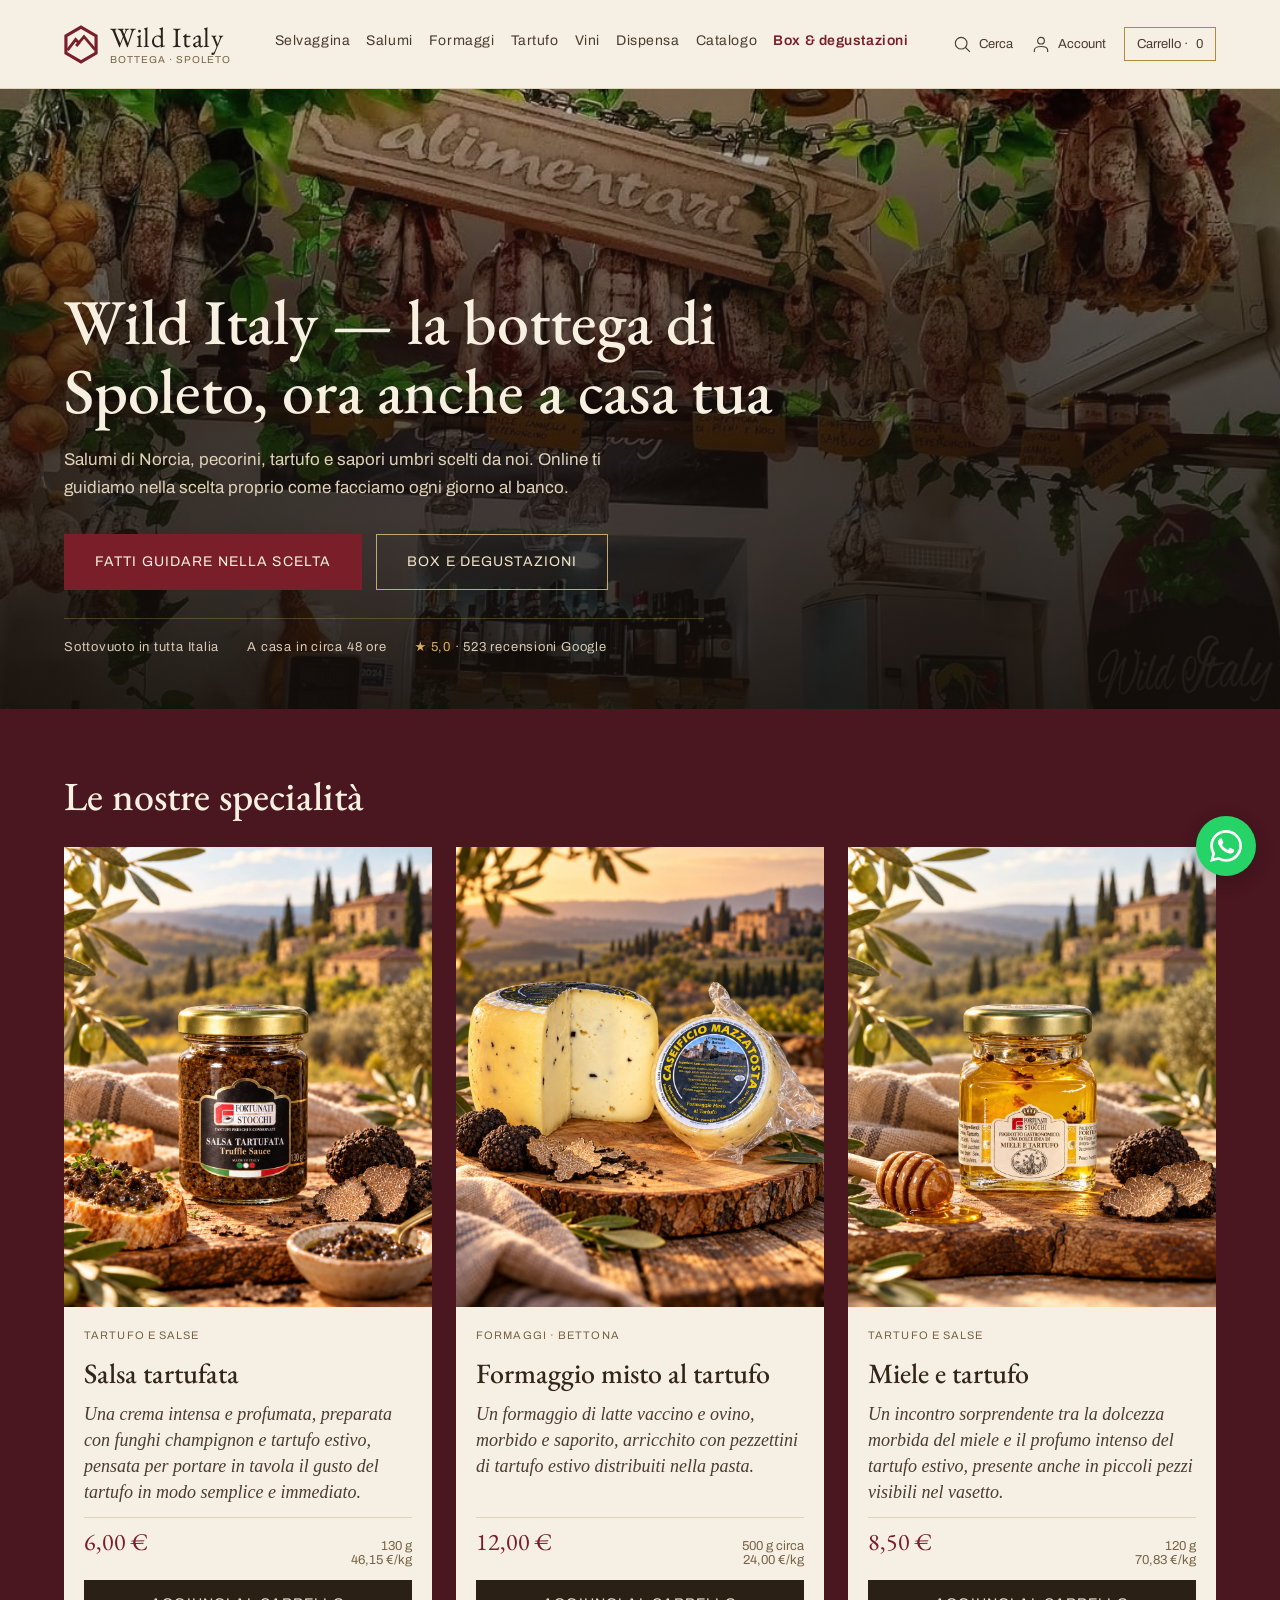
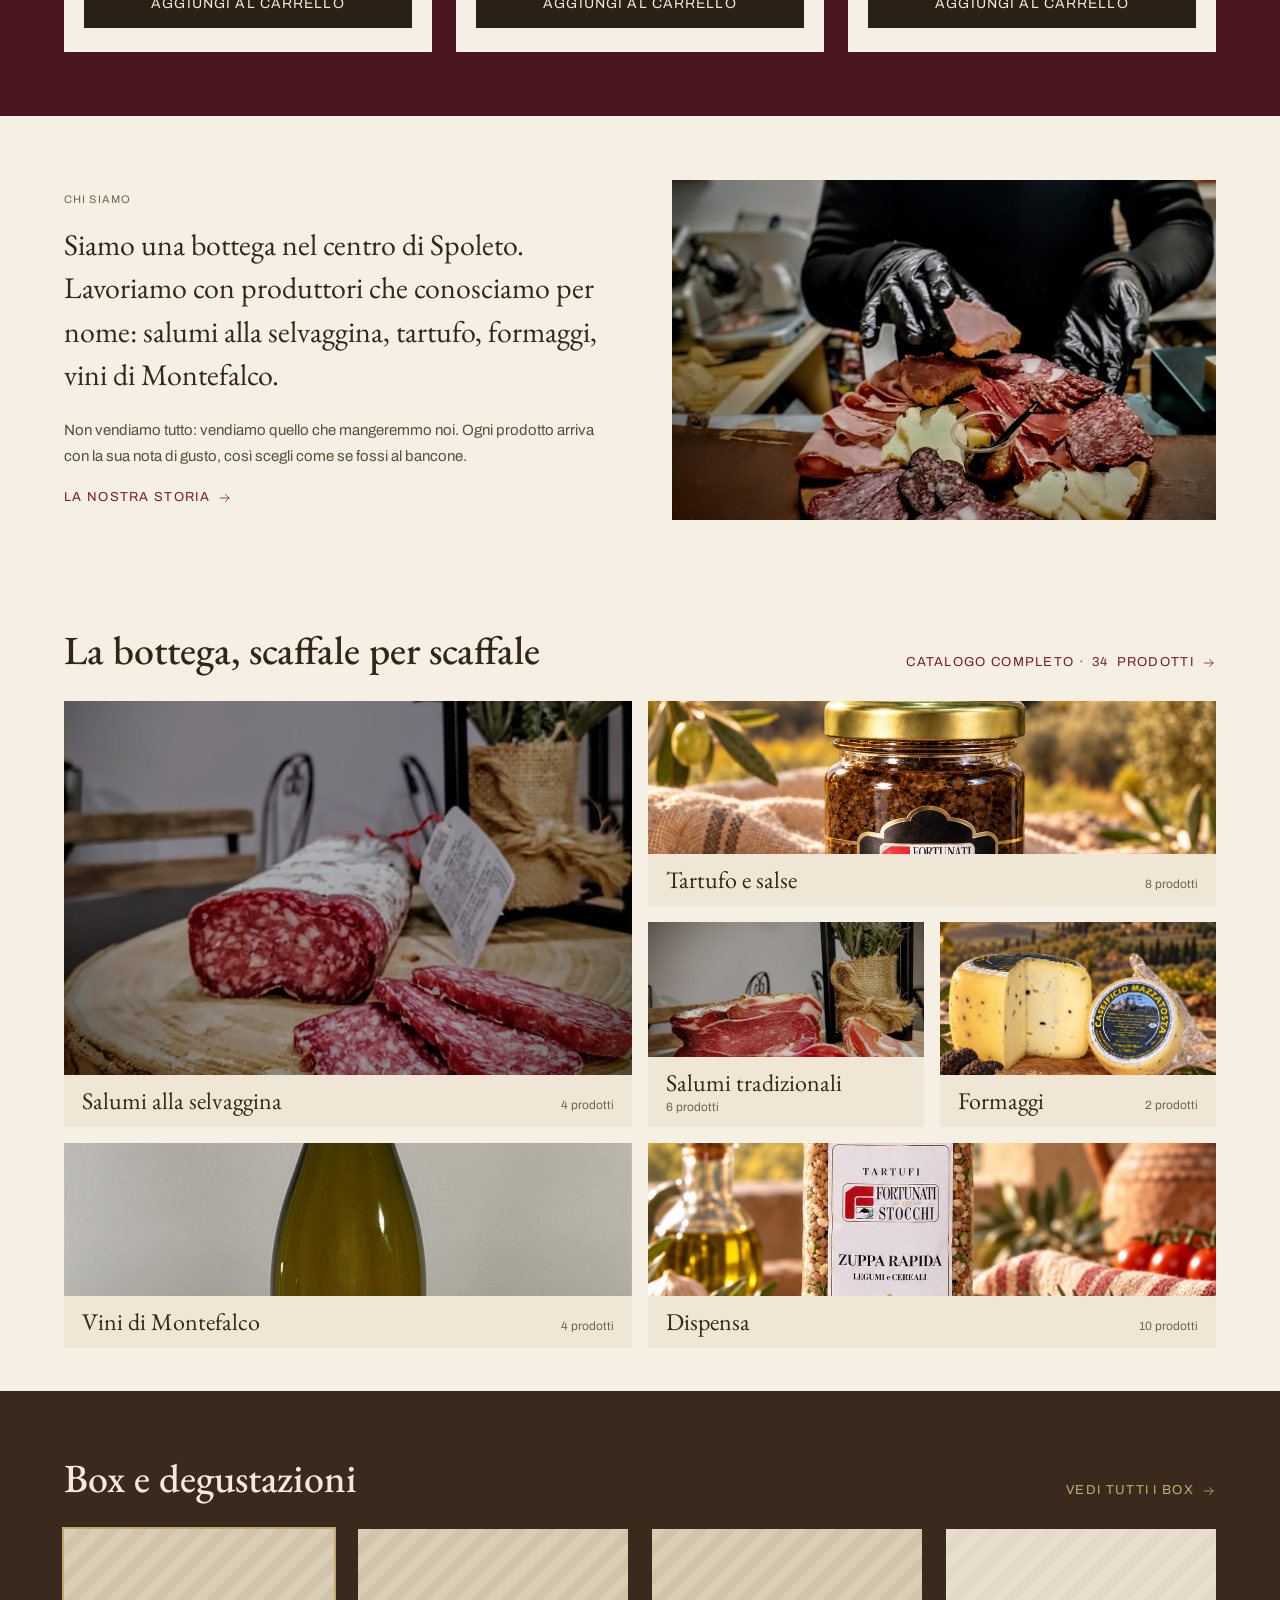
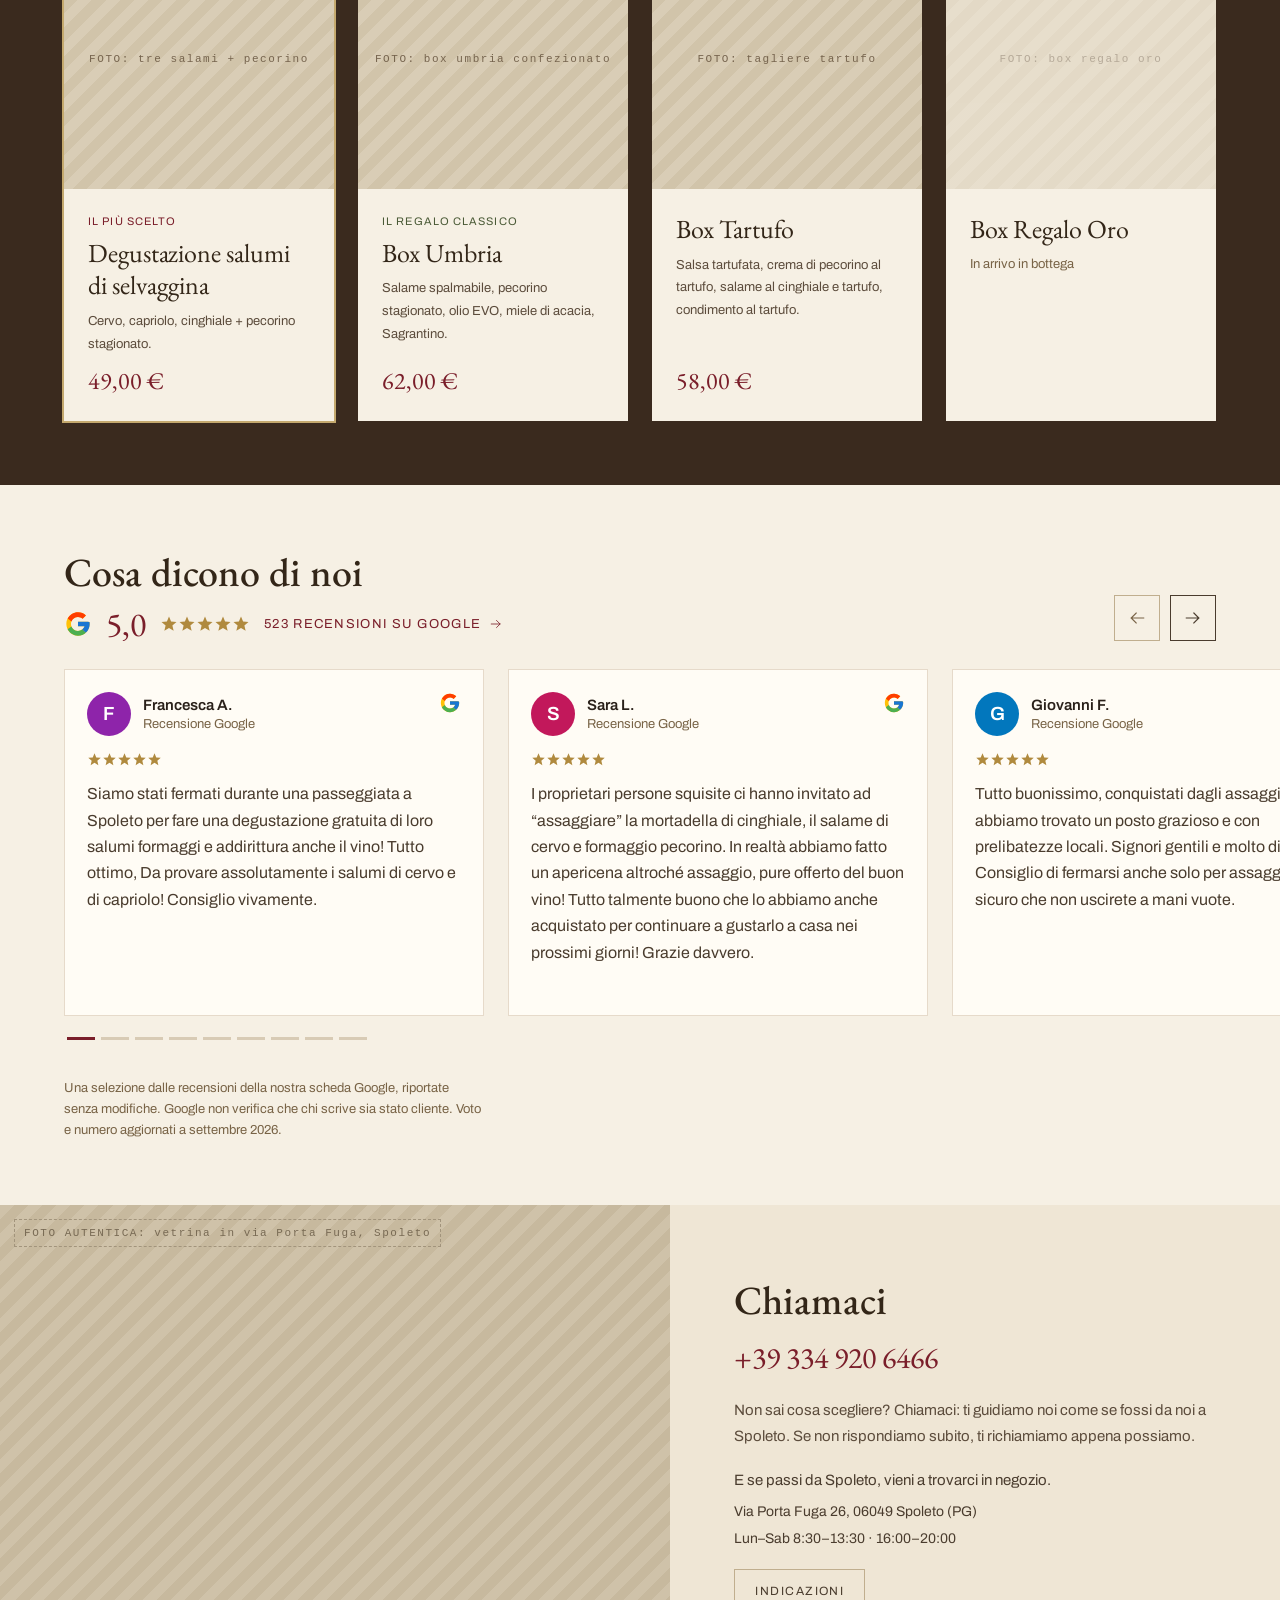
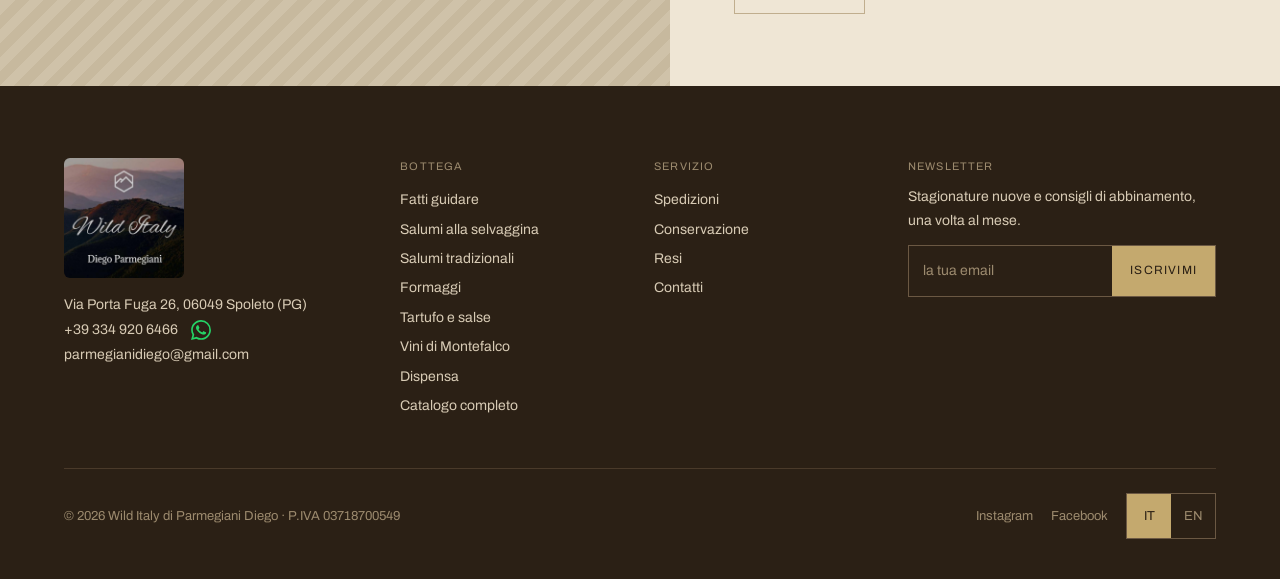
==== commit 2eb27c55: "Home dal nuovo disegno: specialità su fondo vinaccia con descrizione, scaffali a mosaico col numero " ====
--- a/index.html
+++ b/index.html
@@ -33,11 +33,16 @@
         <a class="btn btn--wine" href="guida.html">Fatti guidare nella scelta</a>
         <a class="btn btn--brass" href="box.html">Box e degustazioni</a>
       </div>
+      <p class="hero__trust">
+        <span>Sottovuoto in tutta Italia</span>
+        <span>A casa in circa 48 ore</span>
+        <a href="#t-recensioni"><span class="hero__stella">★ 5,0</span> · 523 recensioni Google</a>
+      </p>
     </div>
   </section>
 
   <!-- ====================================================== specialità -->
-  <section class="sec sec--tight spec" aria-labelledby="t-spec">
+  <section class="sec spec" aria-labelledby="t-spec">
     <div class="wrap">
       <div class="sec-head">
         <h2 class="h2" id="t-spec">Le nostre specialità</h2>
@@ -64,25 +69,32 @@
 
   <!-- ======================================== la bottega scaffale per scaffale -->
   <section class="wrap sec sec--tight" aria-labelledby="t-scaffali">
-    <h2 class="h2" id="t-scaffali" style="margin-bottom:20px">La bottega, scaffale per scaffale</h2>
+    <div class="sec-head">
+      <div>
+        <h2 class="h2" id="t-scaffali">La bottega, scaffale per scaffale</h2>
+        <p class="meta shelf__tot only-m"><span data-shelf-tot></span> prodotti su sei scaffali</p>
+      </div>
+      <a class="link-arrow only-d" href="catalogo.html">Catalogo completo · <span data-shelf-tot></span> prodotti <span data-ico="right"></span></a>
+    </div>
     <div class="shelf" data-mount="shelf"></div>
+    <a class="btn btn--line btn--block only-m" href="catalogo.html" style="margin-top:14px">Catalogo completo</a>
   </section>
 
   <!-- ============================================= box e degustazioni -->
   <section class="sec sec--wood" aria-labelledby="t-box">
     <div class="wrap">
       <div class="sec-head">
-        <h2 class="h2" id="t-box">Box e degustazioni</h2>
-        <div class="rail-nav">
-          <button type="button" data-dir="prev" aria-label="Box precedenti"><span data-ico="left"></span></button>
-          <button type="button" data-dir="next" aria-label="Box successivi"><span data-ico="right"></span></button>
-        </div>
-      </div>
-    </div>
-    <div class="rail rail--box" data-mount="box-rail"></div>
+        <div>
+          <h2 class="h2" id="t-box">Box e degustazioni</h2>
+          <p class="box-intro only-m">Assortimenti pensati come li comporremmo al bancone, confezionati a mano in bottega.</p>
+        </div>
+        <a class="link-arrow only-d" href="box.html">Vedi tutti i box <span data-ico="right"></span></a>
+      </div>
+    </div>
+    <div class="rail rail--box rail--box-home" data-mount="box-rail"></div>
     <div class="dots" aria-label="Box"></div>
-    <div class="wrap" style="margin-top:22px">
-      <a class="btn btn--brass btn--block" href="box.html" style="max-width:420px">Vedi tutti i box</a>
+    <div class="wrap only-m" style="margin-top:20px">
+      <a class="btn btn--brass btn--block" href="box.html">Vedi tutti i box</a>
     </div>
   </section>
 
@@ -215,11 +227,14 @@
     <div class="shop__card">
       <h2 class="h2" id="t-negozio">Chiamaci</h2>
       <p class="shop__tel"><a href="tel:+393349206466">+39 334 920 6466</a></p>
+      <a class="btn btn--wa btn--block only-m shop__wa" href="https://wa.me/393349206466" target="_blank" rel="noopener">Scrivici su WhatsApp</a>
       <p class="body measure" style="margin-top:14px">Non sai cosa scegliere? Chiamaci: ti guidiamo noi come se fossi da noi a Spoleto. Se non rispondiamo subito, ti richiamiamo appena possiamo.</p>
-      <p class="body measure" style="margin-top:18px">E se passi da Spoleto, vieni a trovarci in negozio.</p>
-      <p class="shop__hours">Via Porta Fuga 26, 06049 Spoleto (PG)<br>Lun–Sab 8:30–13:30 · 16:00–20:00</p>
-      <div class="shop__cta">
-        <a class="btn btn--line btn--sm" href="https://maps.app.goo.gl/MFsZsuGnCjkg5w8x6" target="_blank" rel="noopener">Indicazioni</a>
+      <div class="shop__visita">
+        <p class="shop__vieni">E se passi da Spoleto, vieni a trovarci in negozio.</p>
+        <p class="shop__hours">Via Porta Fuga 26, 06049 Spoleto (PG)<br>Lun–Sab 8:30–13:30 · 16:00–20:00</p>
+        <div class="shop__cta">
+          <a class="btn btn--line btn--sm" href="https://maps.app.goo.gl/MFsZsuGnCjkg5w8x6" target="_blank" rel="noopener">Indicazioni</a>
+        </div>
       </div>
     </div>
   </section>
--- a/assets/css/wild.css
+++ b/assets/css/wild.css
@@ -458,6 +458,9 @@
   background:linear-gradient(180deg,rgba(20,14,10,.2) 0%,rgba(20,14,10,.62) 38%,rgba(20,14,10,.9) 100%);
 }
 .hero__in{position:relative;padding-bottom:clamp(26px,4vw,72px);max-width:900px;width:100%}
+/* occhiello sopra la foto: a 11 px accanto a un titolo da 64 non si notava */
+@media (min-width:760px){ .hero .eyebrow{font-size:12px;letter-spacing:.12em} }
+@media (min-width:1120px){ .hero .eyebrow{font-size:14px;letter-spacing:.14em} }
 .hero__lede{margin:12px 0 20px;font-size:15px;line-height:1.6;color:#E0D2B8;max-width:560px}
 @media (min-width:1120px){ .hero__lede{margin:20px 0 32px;font-size:17px;line-height:1.65} }
 .hero__cta{display:flex;flex-direction:column;gap:10px}
@@ -476,8 +479,6 @@
 @media (min-width:760px){ .rail{gap:var(--gap)} }
 .rail--sel>*{width:250px}
 .rail--box>*{width:260px}
-/* specialità in home: le foto definitive sono verticali 4:5, si vedono intere invece di tagliate a quadrato */
-.spec .prod .ph{height:auto;aspect-ratio:4/5}
 .rail--pair>*{width:250px}
 @media (min-width:760px){
   .rail--sel>*{width:min(340px,72vw)}
@@ -540,10 +541,10 @@
    si vedono nome e prezzo del primo prodotto e scorrendo spunta sempre il successivo */
 @media (max-width:759px){
   .grid-3>.prod .ph{height:auto;aspect-ratio:16/10}
-  .grid-3>.prod .prod__b,.spec .prod__b{padding:14px 16px 16px}
-  .grid-3>.prod .prod__n,.spec .prod__n{font-size:22px}
-  .grid-3>.prod .prod__price,.spec .prod__price{padding-top:10px}
-  .grid-3>.prod .prod__cta,.spec .prod__cta{margin-top:12px}
+  .grid-3>.prod .prod__b{padding:14px 16px 16px}
+  .grid-3>.prod .prod__n{font-size:22px}
+  .grid-3>.prod .prod__price{padding-top:10px}
+  .grid-3>.prod .prod__cta{margin-top:12px}
 }
 
 /* Pulsante-contatore: "Aggiungi al carrello" e - n + nella stessa scatola,
@@ -599,18 +600,71 @@
   .step__n{font-size:52px}
 }
 
-.shelf{display:grid;grid-template-columns:repeat(2,minmax(0,1fr));gap:12px}
-@media (min-width:760px){ .shelf{grid-template-columns:repeat(3,minmax(0,1fr));gap:var(--gap)} }
-@media (min-width:1120px){ .shelf{grid-template-columns:repeat(4,minmax(0,1fr))} }
-.shelf__i{background:var(--sand);display:flex;flex-direction:column}
-.shelf__i .ph{height:110px}
-.shelf__i span{padding:12px 12px 14px;font-family:var(--serif);font-size:19px;line-height:1.2}
-@media (min-width:1120px){
-  .shelf__i{position:relative;justify-content:flex-end;min-height:220px}
-  .shelf__i .ph{position:absolute;inset:0;height:auto}
-  .shelf__i span{position:relative;font-size:24px;padding:20px;color:#2B2015}
-  /* il nome sta sopra la foto: stessa fascia sabbia del telefono, se no non si legge */
-  .shelf__i .ph + span{background:var(--sand);padding:14px 20px}
+/* scaffali a mosaico (disegno "Home redesign", sessione 25): foto piena, fascia sabbia col nome in basso.
+   Telefono e tablet: 2 colonne, selvaggina e dispensa larghe. Computer: 4 colonne, selvaggina 2×2. */
+.shelf{display:grid;grid-template-columns:repeat(2,minmax(0,1fr));gap:10px}
+.shelf__i{position:relative;display:flex;flex-direction:column;justify-content:flex-end;overflow:hidden;background:var(--sand);height:200px}
+.shelf__i .ph{position:absolute;inset:0;height:auto}
+.shelf__i--selvaggina{grid-column:1 / -1;height:240px}
+.shelf__i--dispensa{grid-column:1 / -1;height:170px}
+.shelf__l{position:relative;display:flex;flex-direction:column;background:var(--sand);padding:10px 12px;line-height:1.15}
+.shelf__n{font-family:var(--serif);font-size:19px;color:var(--ink-strong)}
+.shelf__i--selvaggina .shelf__n{font-size:24px}
+.shelf__i--dispensa .shelf__n{font-size:22px}
+.shelf__c{font-size:12px;color:var(--meta);margin-top:2px}
+.shelf__i:hover .shelf__n{color:var(--wine)}
+.shelf__tot{margin-top:8px}
+@media (min-width:1120px){
+  .shelf{grid-template-columns:repeat(4,minmax(0,1fr));grid-auto-rows:clamp(150px,16vw,220px);gap:clamp(10px,1.3vw,16px)}
+  .shelf__i,.shelf__i--selvaggina,.shelf__i--dispensa{height:auto}
+  .shelf__i--selvaggina{grid-area:1 / 1 / 3 / 3}
+  .shelf__i--tartufo{grid-area:1 / 3 / 2 / 5}
+  .shelf__i--salumi{grid-area:2 / 3 / 3 / 4}
+  .shelf__i--formaggi{grid-area:2 / 4 / 3 / 5}
+  .shelf__i--vini{grid-area:3 / 1 / 4 / 3}
+  .shelf__i--dispensa{grid-area:3 / 3 / 4 / 5}
+  .shelf__l{flex-direction:row;flex-wrap:wrap;align-items:baseline;justify-content:space-between;gap:4px 12px;padding:12px 18px}
+  .shelf__n,.shelf__i--selvaggina .shelf__n,.shelf__i--dispensa .shelf__n{font-size:clamp(19px,1.1vw + 12px,24px)}
+  .shelf__c{margin-top:0;white-space:nowrap}
+}
+
+/* specialità su fondo vinaccia scuro, schede chiare */
+.spec{background:var(--wine-deep);color:#F3E6CF;--focus:var(--gold)}
+.spec .h2{color:#F7EFDF}
+.spec .dots button{--dot:rgba(216,176,94,.45)}
+.spec .dots button[aria-current="true"]{--dot:var(--gold)}
+.spec-card{display:flex;flex-direction:column;background:var(--paper);color:var(--ink)}
+/* le foto definitive sono verticali 4:5: si vedono intere invece di tagliate (decisione del 25/09) */
+.spec-card .ph{height:auto;aspect-ratio:4/5}
+.spec-card__b{display:flex;flex-direction:column;gap:10px;flex:1;padding:18px 18px 20px}
+.spec-card__n{font-family:var(--serif);font-weight:500;font-size:27px;line-height:1.1;color:var(--ink-strong)}
+.spec-card__d{font-family:var(--serif);font-style:italic;font-size:17px;line-height:1.45;color:var(--ink-soft);
+  display:-webkit-box;-webkit-line-clamp:3;-webkit-box-orient:vertical;overflow:hidden}
+.spec-card__f{margin-top:auto;padding-top:12px;border-top:1px solid var(--line);display:flex;align-items:center;justify-content:space-between;gap:12px}
+.spec-card__p{display:flex;flex-direction:column;line-height:1.1}
+.spec-card__p .price{font-size:26px}
+.spec-card__p .meta{margin-top:3px}
+.spec-card__cta{flex:0 0 auto;min-height:48px;padding:0 20px}
+.spec-card__x{display:none}
+@media (min-width:1120px){
+  .spec-card__b{padding:20px 20px 24px;gap:12px}
+  .spec-card__n{font-size:28px;line-height:1.15}
+  .spec-card__d{font-size:18px;display:block;overflow:visible}
+  .spec-card__f{flex-direction:column;align-items:stretch}
+  .spec-card__p{flex-direction:row;align-items:baseline;justify-content:space-between}
+  .spec-card__p .meta{text-align:right}
+  .spec-card__p .price{font-size:24px}
+  .spec-card__cta{width:100%}
+  .spec-card__x{display:inline}
+}
+
+/* box in home: carosello su telefono e tablet, griglia di 4 su computer */
+@media (max-width:759px){ .spec .rail--sel>*{width:84%} .rail--box-home>*{width:78%} }
+.box-intro{margin-top:8px;font-size:14px;line-height:1.6;color:var(--sand-text)}
+@media (min-width:1120px){
+  .rail--box-home{display:grid;grid-template-columns:repeat(auto-fill,minmax(260px,1fr));overflow:visible;padding-left:var(--pad);padding-right:var(--pad)}
+  .rail--box-home>*{width:auto}
+  .rail--box-home + .dots{display:none}
 }
 
 /* recensioni: le citazioni della scheda Google, nella voce della bottega (carta, Garamond, ottone).
@@ -659,6 +713,34 @@
 .shop__tel a{display:inline-block;padding:7px 0} /* area di tocco da 44 px */
 @media (min-width:760px){ .shop__tel{font-size:30px} }
 .shop__hours{margin-top:20px;font-size:14px;line-height:1.9;color:var(--ink-soft)}
+.shop__wa{margin-top:10px}
+.btn--wa{background:#1F7A45;border-color:#1F7A45;color:#fff;gap:10px}
+.btn--wa:hover{background:#17613A;color:#fff}
+.btn--wa svg{width:20px;height:20px}
+.shop__vieni{font-family:var(--serif);font-size:21px;line-height:1.3;color:var(--ink-strong)}
+.shop__visita{margin-top:24px;padding-top:20px;border-top:1px solid var(--line-strong,#C0AE8E)}
+.shop__visita .shop__hours{margin-top:6px}
+@media (min-width:1120px){
+  .shop__visita{margin-top:18px;padding-top:0;border-top:0}
+  .shop__vieni{font-family:inherit;font-size:15px;line-height:1.75;color:var(--ink-soft)}
+  .shop .shop__cta{display:flex}
+  .shop .shop__cta .btn{flex:0 0 auto}
+}
+/* telefono e tablet: foto sopra, testo sotto (non più la scheda sopra la foto) */
+@media (max-width:1119px){
+  .shop{display:block;min-height:0;padding-top:0;background:var(--sand)}
+  .shop>.ph{position:relative;inset:auto;height:200px}
+  .shop__card{margin:0;padding:30px var(--pad) 36px;background:var(--sand)}
+}
+
+/* numeri e recensioni sotto i pulsanti del titolo */
+.hero__trust{display:none}
+@media (min-width:760px){
+  .hero__trust{display:flex;flex-wrap:wrap;gap:8px 28px;margin-top:28px;padding-top:18px;border-top:1px solid rgba(216,176,94,.28);
+    font-size:13px;letter-spacing:.06em;color:#D8CBB5;max-width:640px}
+  .hero__trust a:hover{color:#F7EFDF}
+  .hero__stella{color:var(--gold)}
+}
 
 /* --------------------------------------------------------------- footer */
 .ftr{background:var(--wood-dark);color:var(--sand-text);padding:32px var(--pad) 24px}
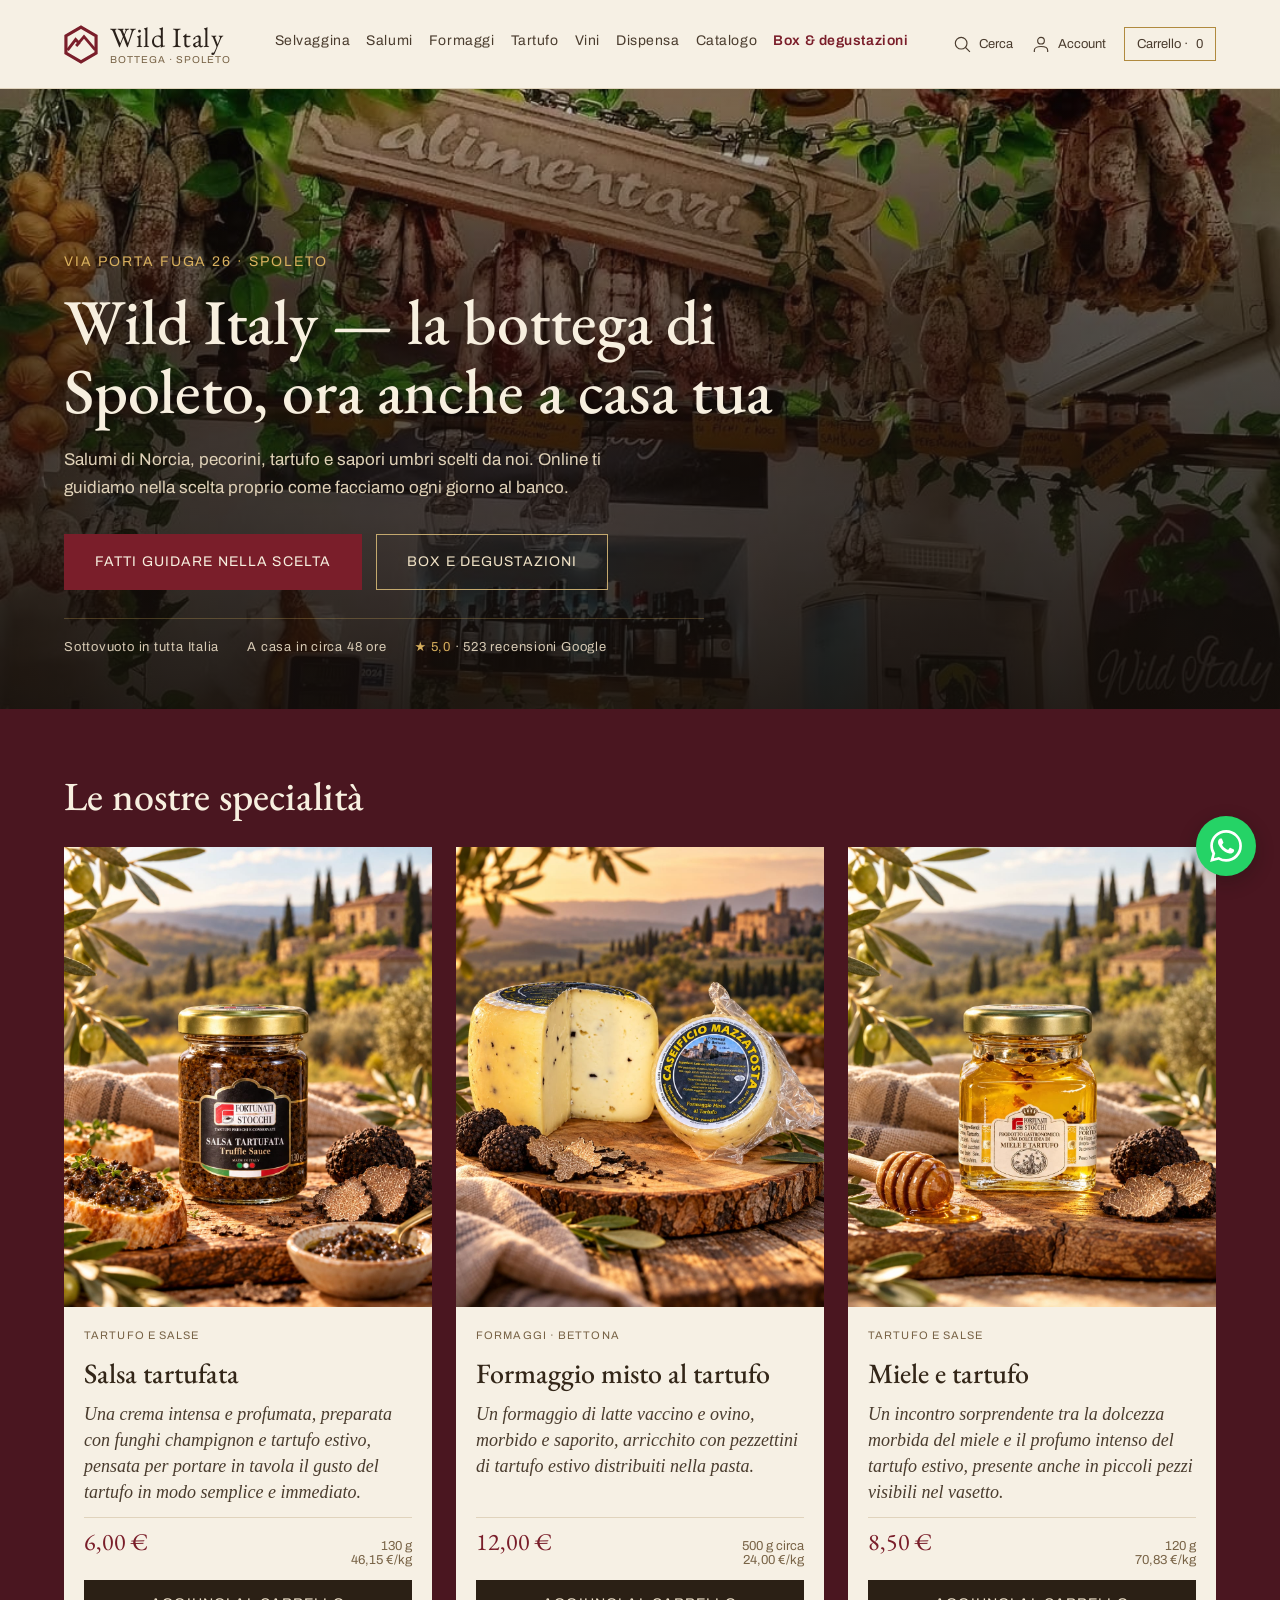
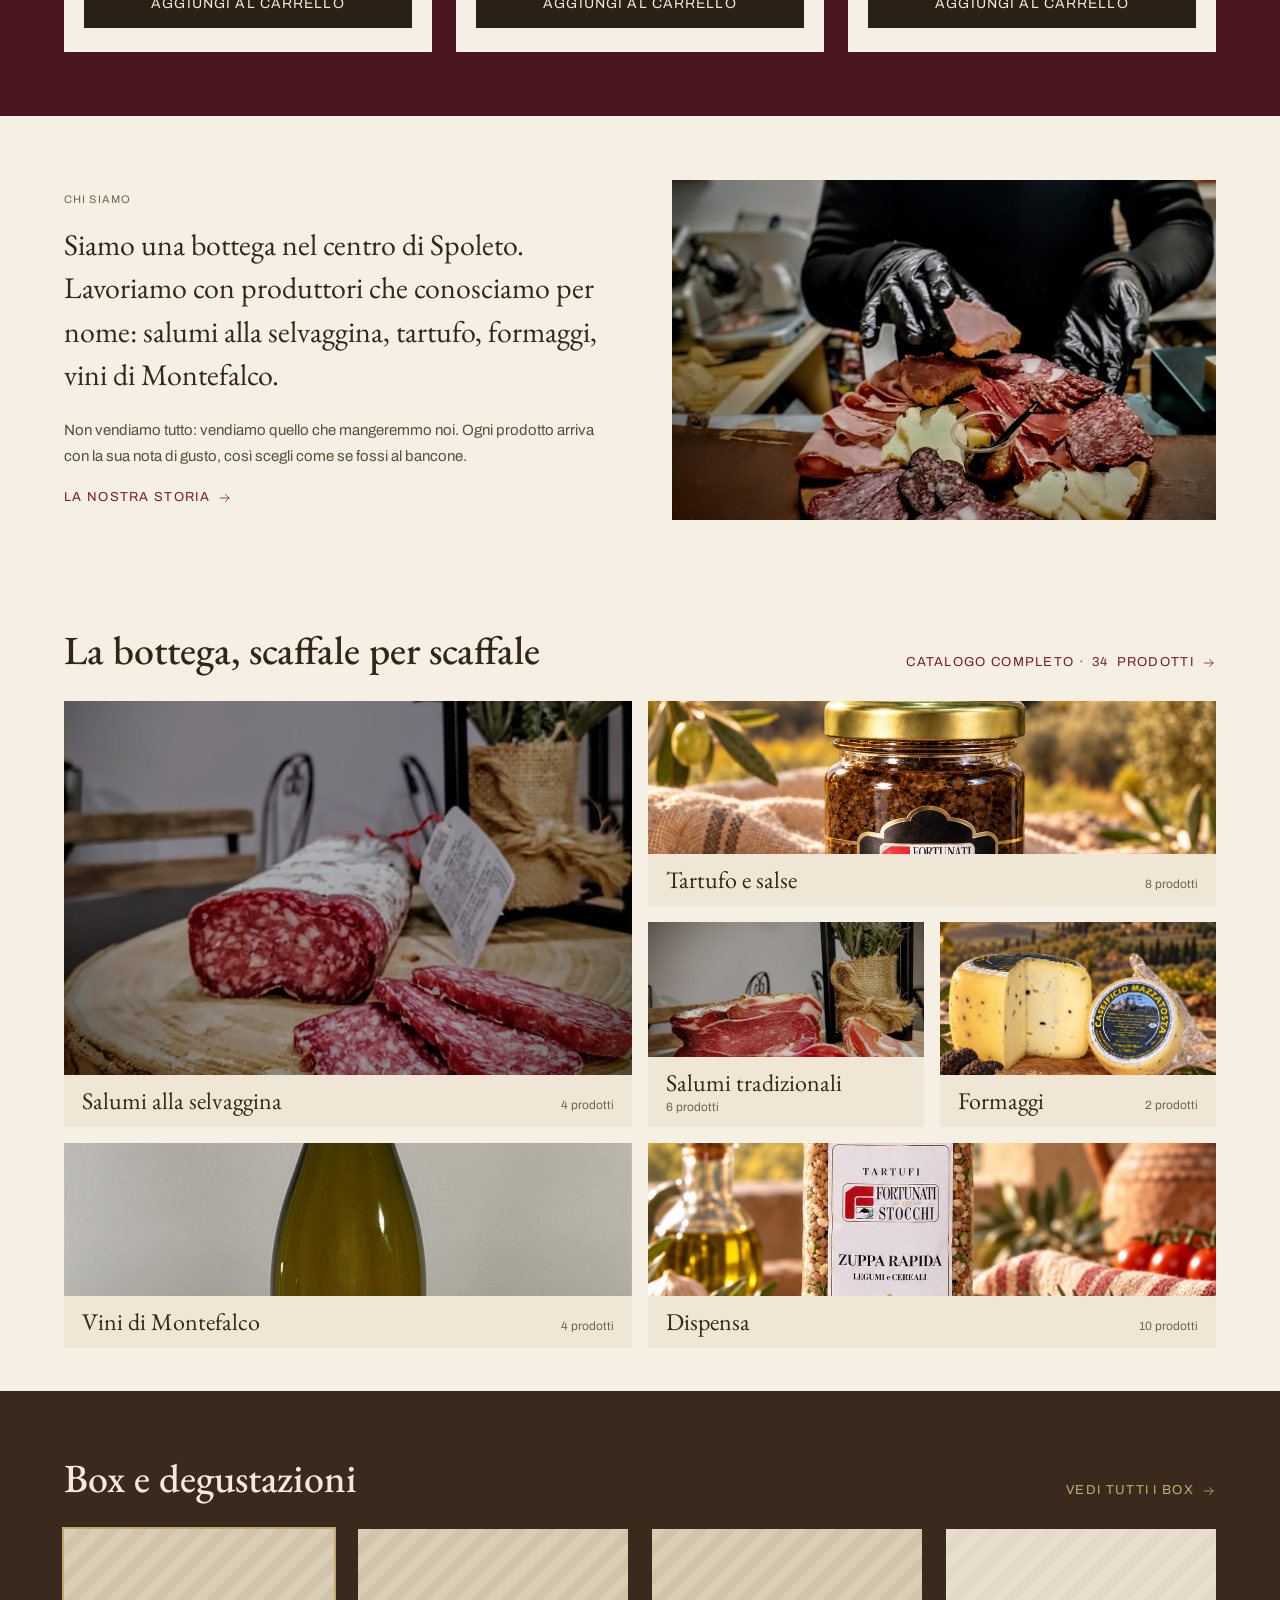
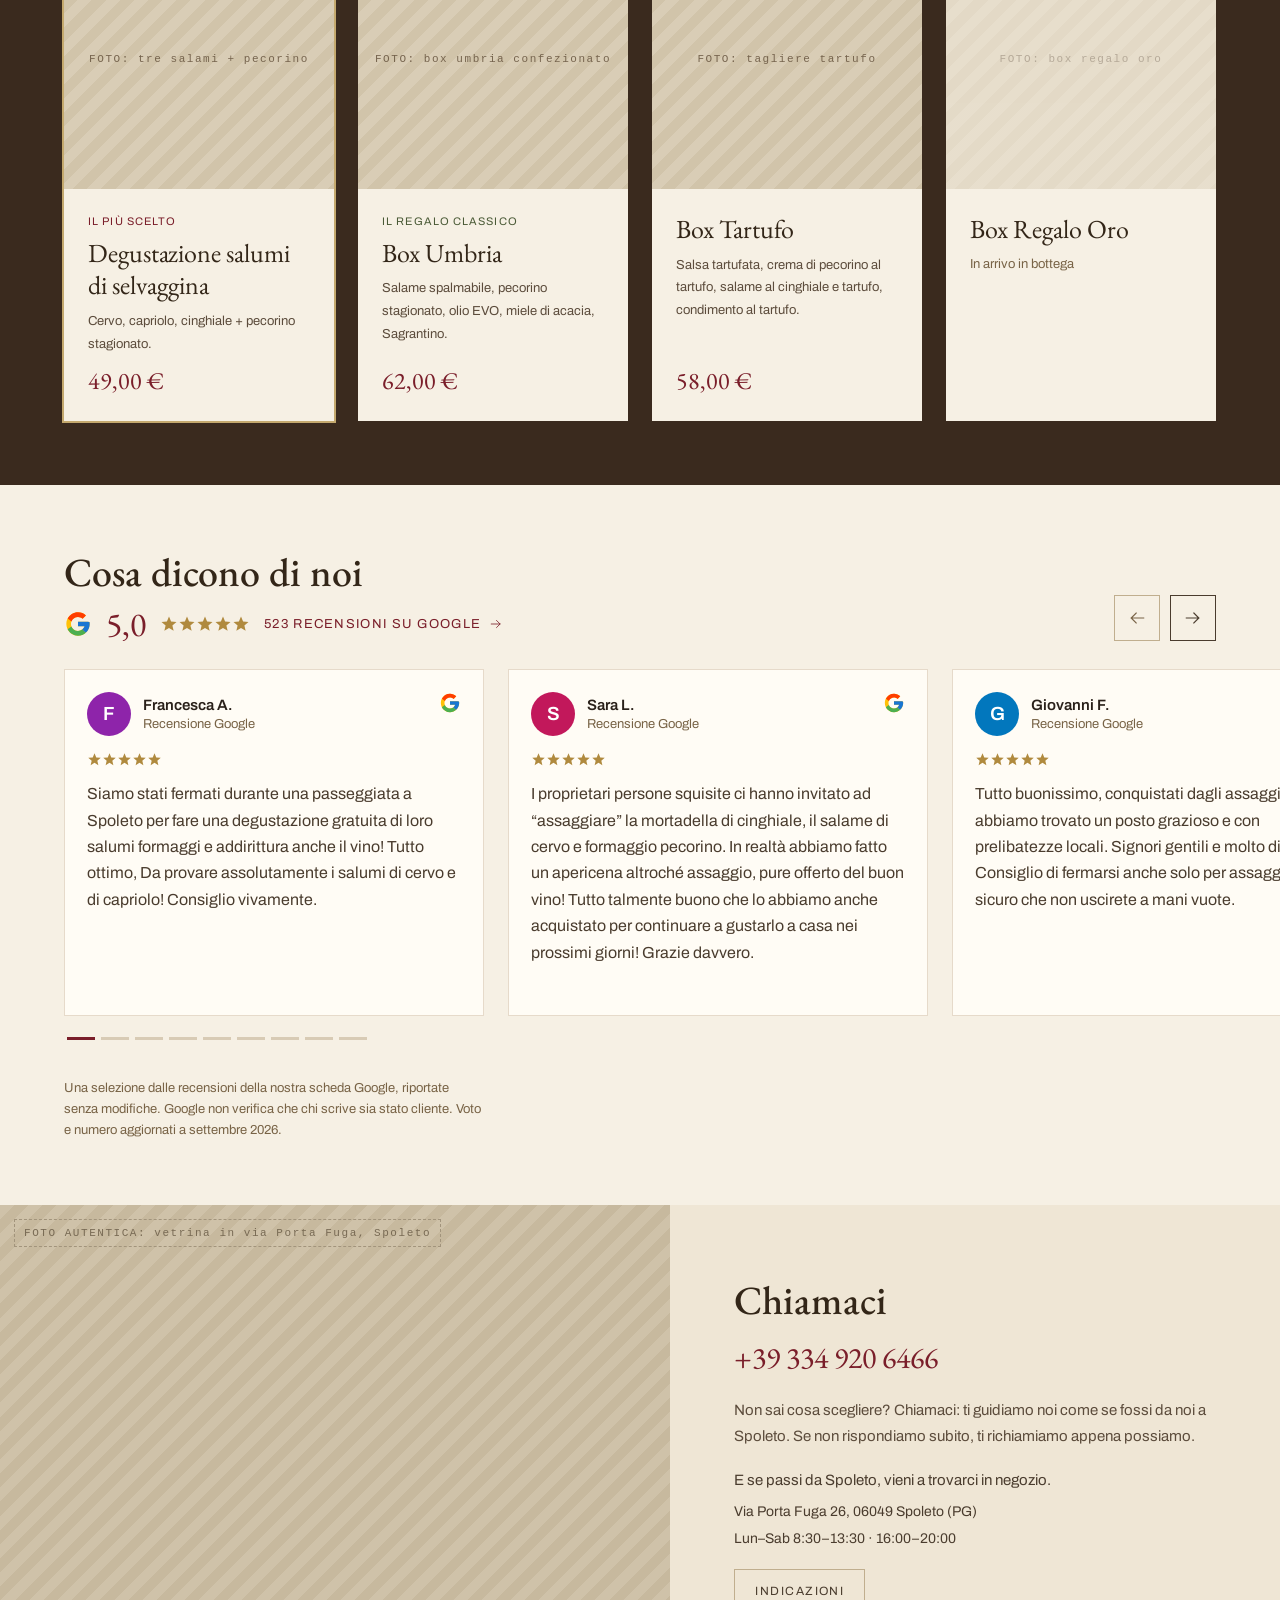
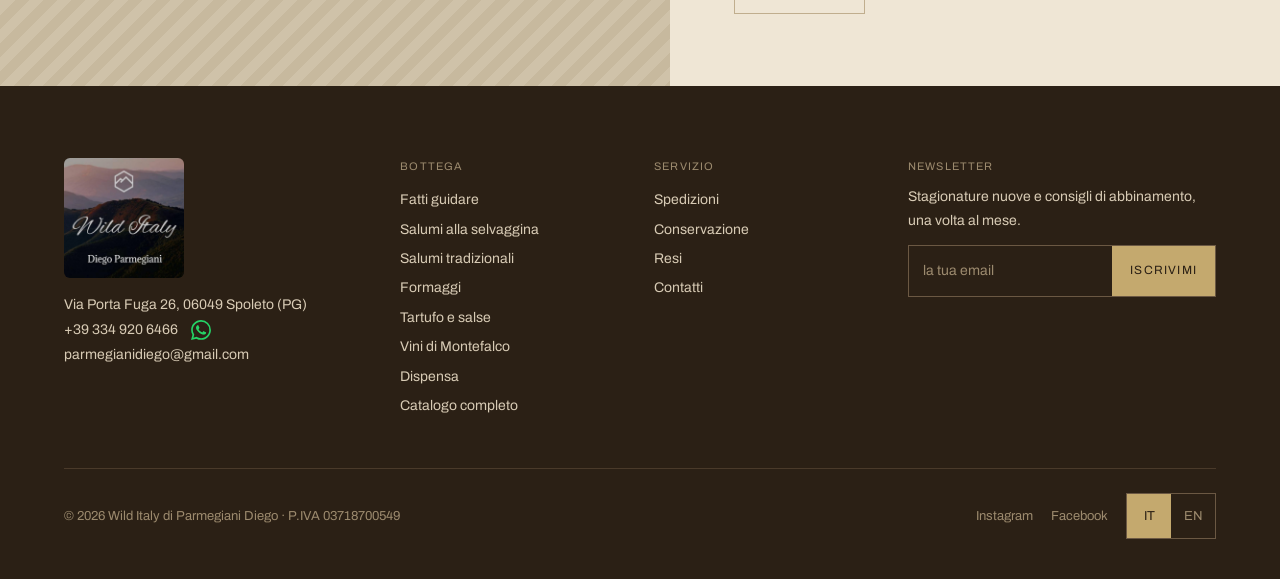
==== commit fe820710: "Home: torna l'occhiello, ora con l'indirizzo del negozio (via Porta Fuga 26 · Spoleto) Co-Authored-B" ====
--- a/index.html
+++ b/index.html
@@ -27,7 +27,8 @@
       <img src="assets/img/provvisorie/bottega-bancone.jpg" alt="Interno della bottega: il bancone con i salumi appesi">
     </div>
     <div class="hero__in wrap">
-      <h1 class="display">Wild Italy — la bottega di Spoleto, ora anche a casa tua</h1>
+      <p class="eyebrow eyebrow--gold">VIA PORTA FUGA 26 · SPOLETO</p>
+      <h1 class="display" style="margin-top:14px">Wild Italy — la bottega di Spoleto, ora anche a casa tua</h1>
       <p class="hero__lede">Salumi di Norcia, pecorini, tartufo e sapori umbri scelti da noi. Online ti guidiamo nella scelta proprio come facciamo ogni giorno al banco.</p>
       <div class="hero__cta">
         <a class="btn btn--wine" href="guida.html">Fatti guidare nella scelta</a>
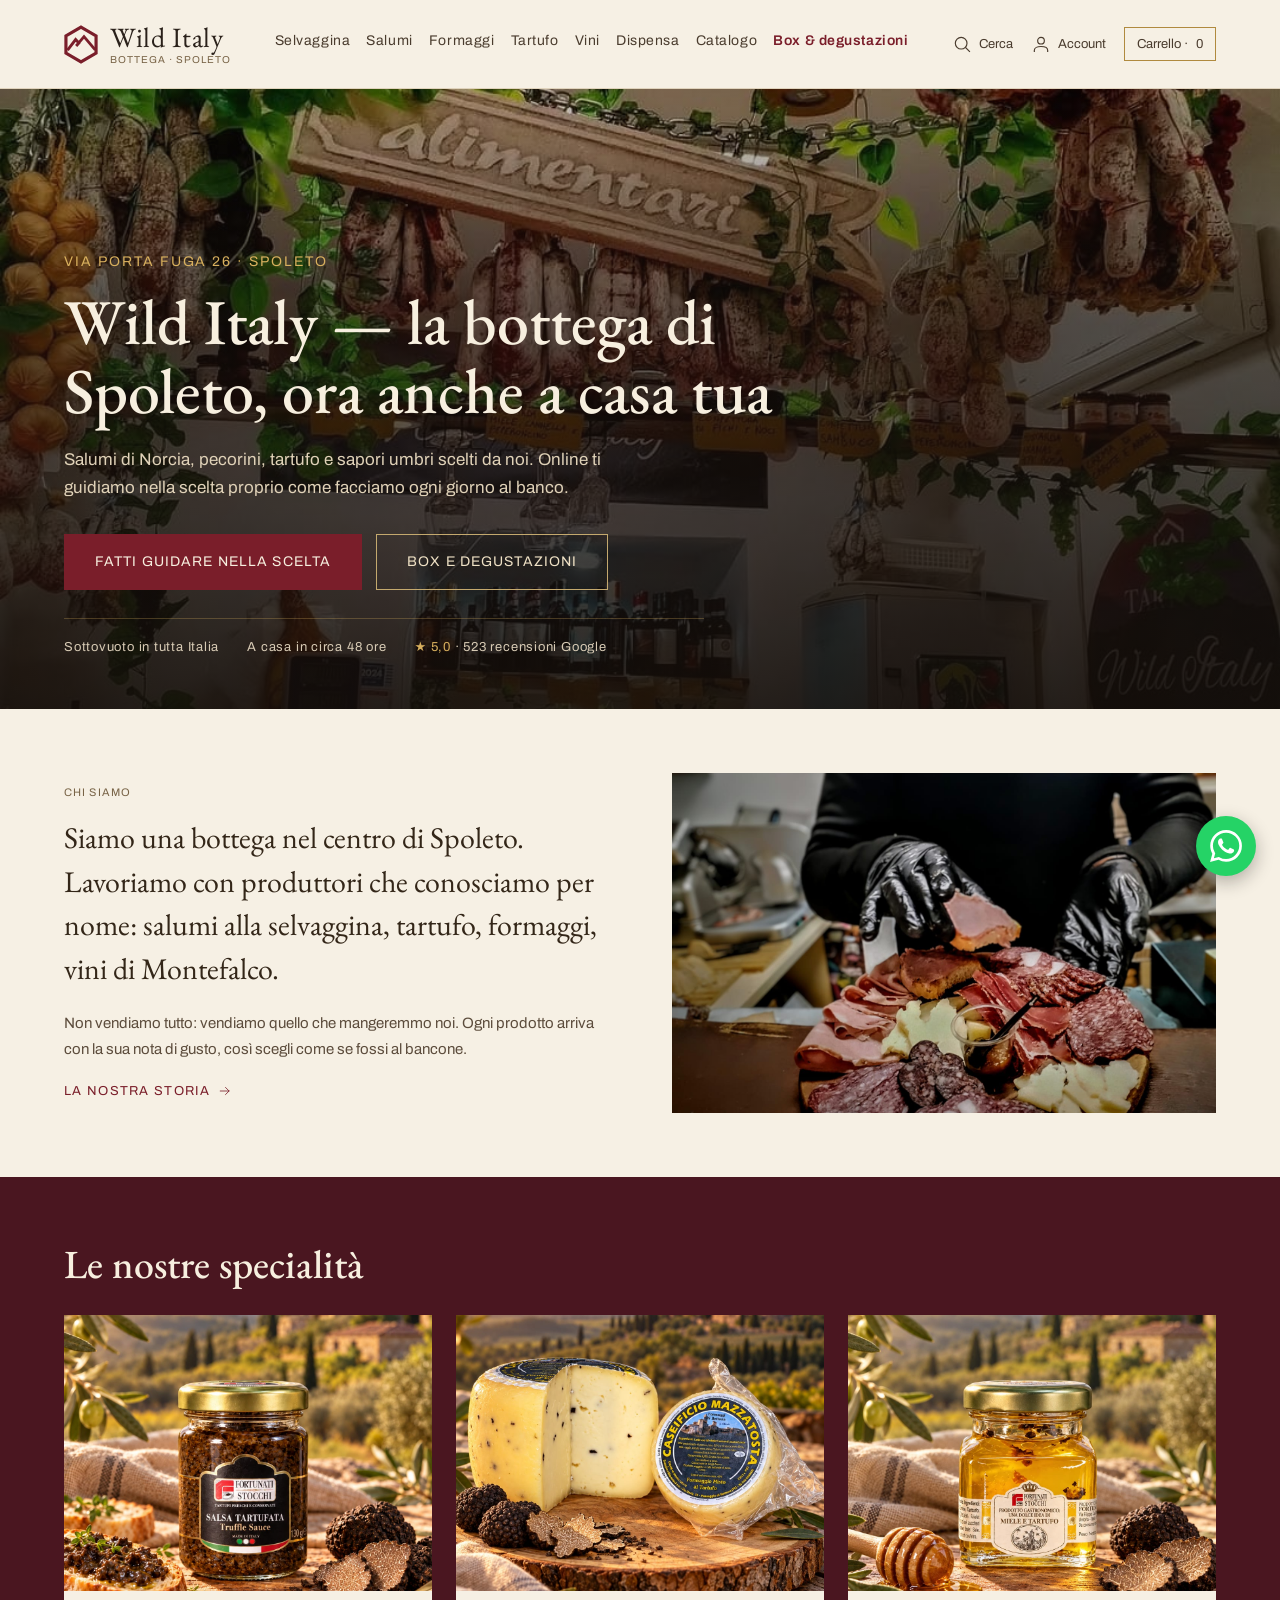
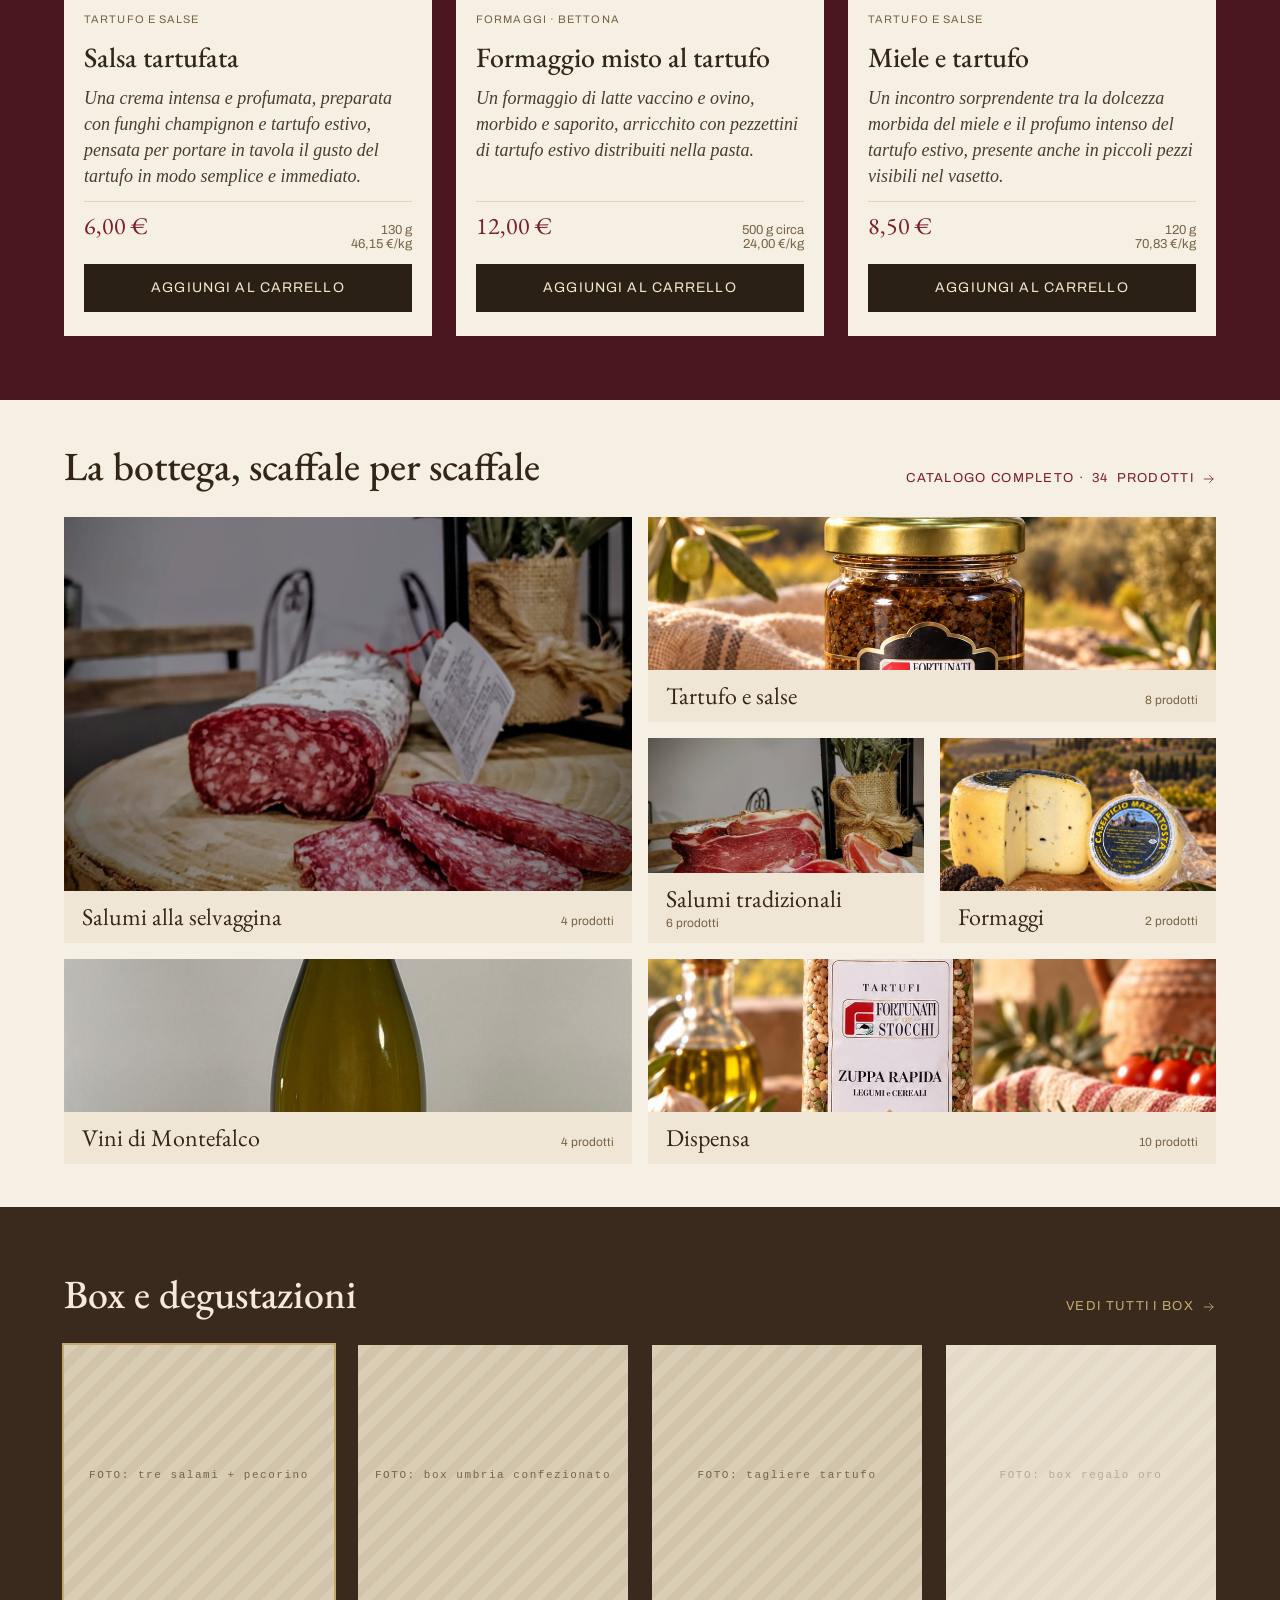
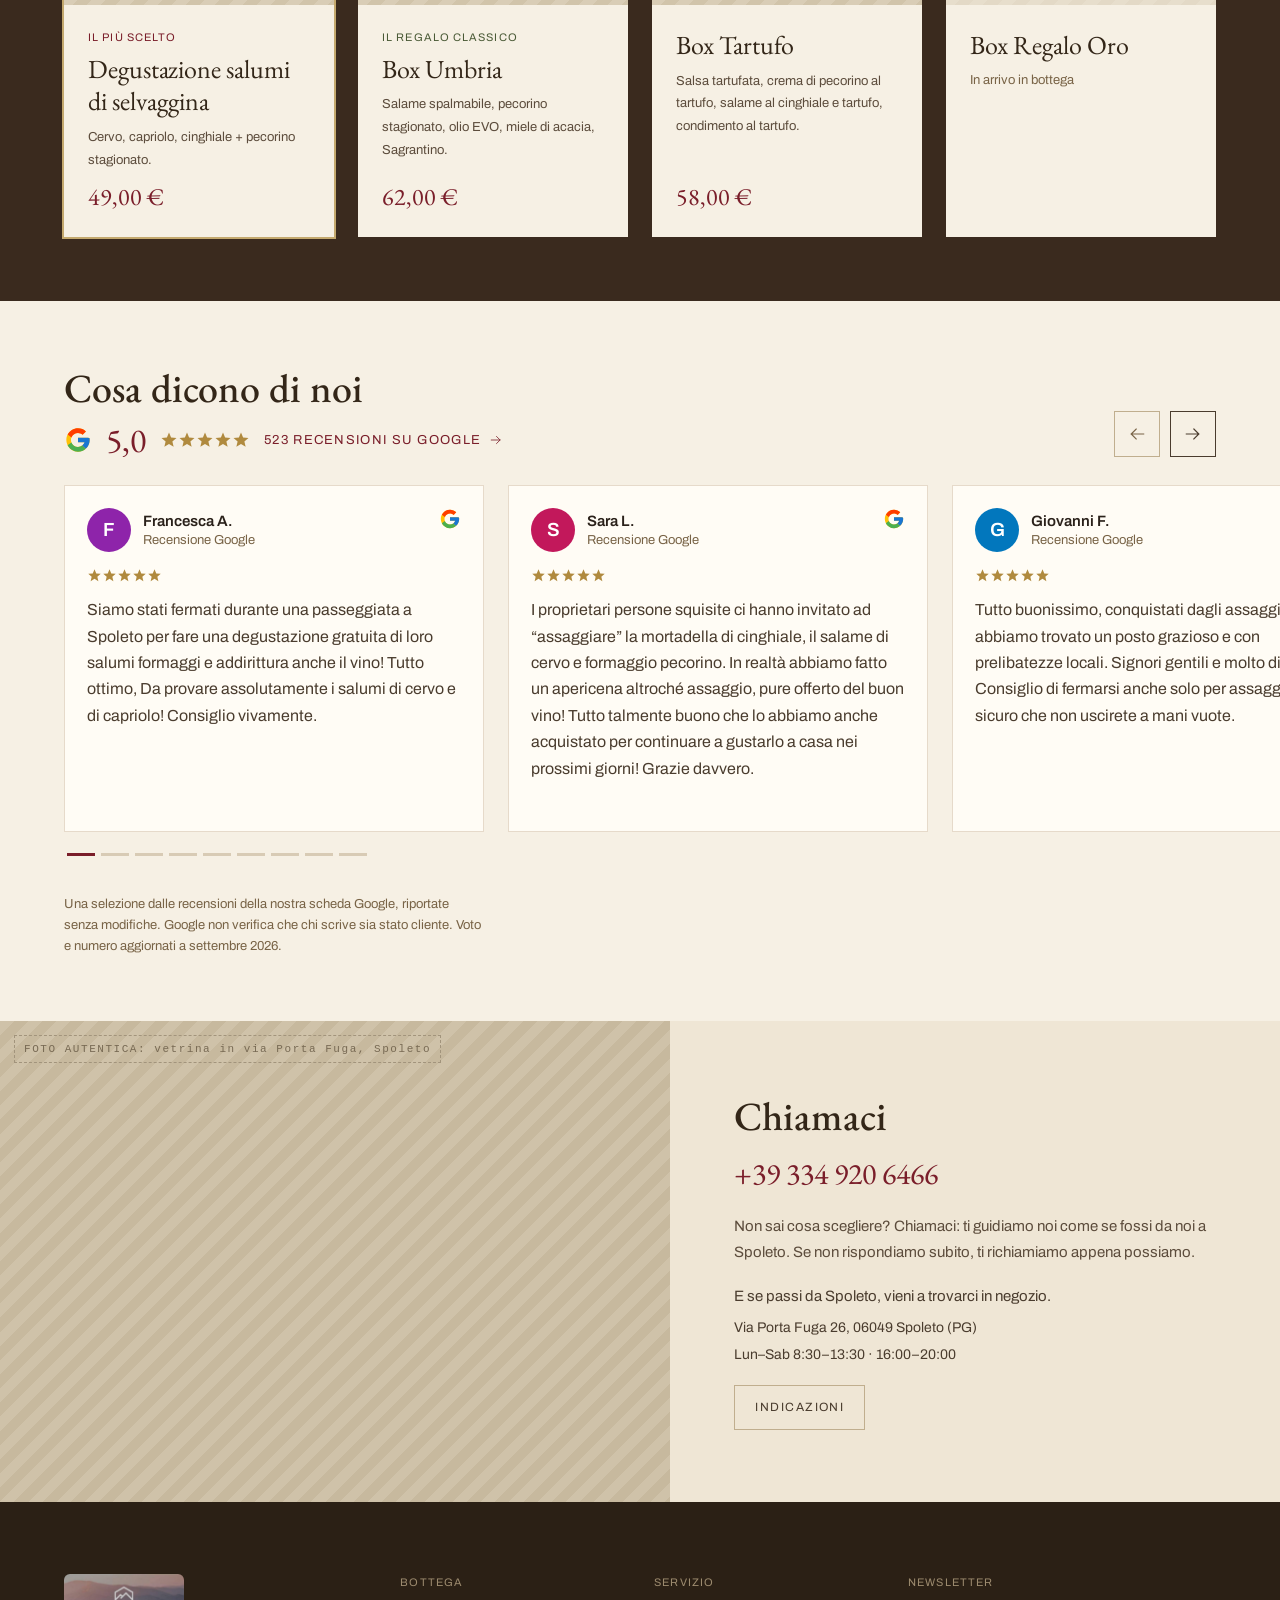
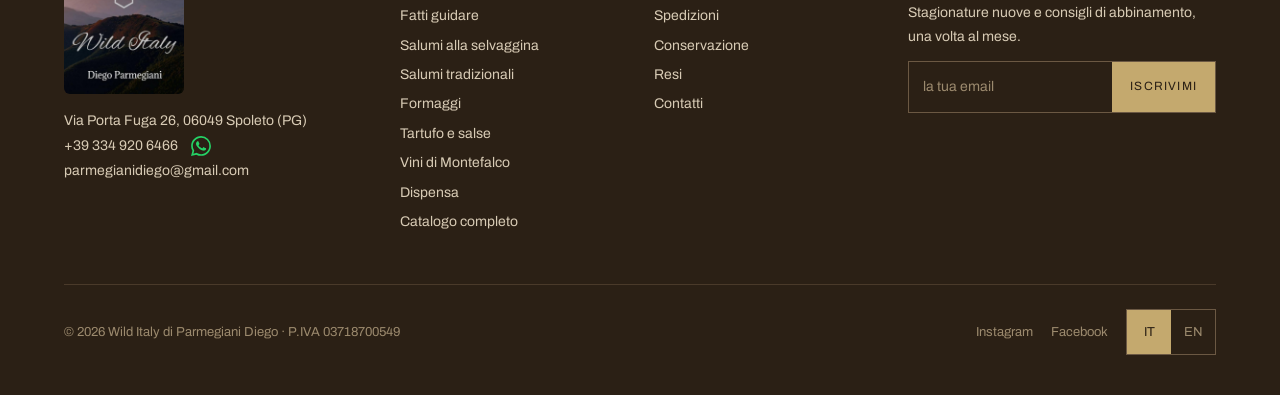
==== commit d571a66d: "Home: per ora 'Chi siamo' prima delle specialità, come nel disegno (da rivedere) Co-Authored-By: Cla" ====
--- a/index.html
+++ b/index.html
@@ -42,16 +42,12 @@
     </div>
   </section>
 
-  <!-- ====================================================== specialità -->
-  <section class="sec spec" aria-labelledby="t-spec">
-    <div class="wrap">
-      <div class="sec-head">
-        <h2 class="h2" id="t-spec">Le nostre specialità</h2>
-      </div>
-    </div>
-    <div class="rail rail--sel" data-mount="specialita"></div>
-    <div class="dots"></div>
-  </section>
+  <!-- solo telefono: su tablet e computer le stesse cose stanno dentro la foto (.hero__trust) -->
+  <div class="trust">
+    <p><strong>Sottovuoto</strong> in tutta Italia</p>
+    <p><strong>~48 ore</strong> a casa tua</p>
+    <a href="#t-recensioni"><strong class="trust__voto">★ 5,0</strong> 523 su Google</a>
+  </div>
 
   <!-- ======================================================== chi siamo -->
   <section class="wrap sec" id="chi-siamo">
@@ -66,6 +62,17 @@
         <img src="assets/img/provvisorie/tagliere-bancone.jpg" alt="Un tagliere di salumi e pecorino preparato al bancone" loading="lazy" style="object-position:50% 60%">
       </div>
     </div>
+  </section>
+
+  <!-- ====================================================== specialità -->
+  <section class="sec spec" aria-labelledby="t-spec">
+    <div class="wrap">
+      <div class="sec-head">
+        <h2 class="h2" id="t-spec">Le nostre specialità</h2>
+      </div>
+    </div>
+    <div class="rail rail--sel" data-mount="specialita"></div>
+    <div class="dots"></div>
   </section>
 
   <!-- ======================================== la bottega scaffale per scaffale -->
--- a/assets/css/wild.css
+++ b/assets/css/wild.css
@@ -83,12 +83,11 @@
   overflow-wrap:break-word;
 }
 body.is-locked{overflow:hidden}
-/* Header e barra annuncio li inserisce wild.js dopo il primo disegno: finché non ci sono
-   si tiene libero il loro spazio, se no la pagina salta giù di ~100 px (CLS).
+/* L'header lo inserisce wild.js dopo il primo disegno: finché non c'è si tiene libero
+   il suo spazio, se no la pagina salta giù (CLS).
    Le altezze sono quelle misurate dell'header vero: se cambia, vanno aggiornate. */
-body{--chrome-h:104px}
-body[data-pagina="prodotto"]{--chrome-h:95px}
-@media (min-width:760px){ body{--chrome-h:65px} body[data-pagina="prodotto"]{--chrome-h:56px} }
+body{--chrome-h:65px}
+body[data-pagina="prodotto"]{--chrome-h:56px}
 @media (min-width:1120px){ body,body[data-pagina="prodotto"]{--chrome-h:89px} }
 body:not(.has-chrome)::before{content:"";display:block;height:var(--chrome-h)}
 img{max-width:100%;display:block}
@@ -227,15 +226,6 @@
 .ph--tag .ph__note{position:absolute;top:14px;left:14px;border:1px dashed #6B5843;padding:5px 9px}
 .ph--4.ph--tag .ph__note{border-color:#A2947C;color:#786A54}
 
-/* ------------------------------------------------------- barra annuncio */
-/* SOLO TELEFONO (sotto i 760 px), per richiesta esplicita dell'utente (2026-09-13):
-   su tablet e PC la barra NON va rimessa. */
-.announce{
-  background:var(--wine-deep);color:#E9D9B8;text-align:center;
-  padding:10px 16px;font-size:12px;letter-spacing:.05em;text-wrap:balance;
-}
-@media (min-width:760px){ .announce{display:none} }
-[data-annuncio="off"] .announce{display:none}
 [data-badge-artigianale="off"] .badge-craft{display:none}
 
 /* --------------------------------------------------------------- header */
@@ -634,8 +624,10 @@
 .spec .dots button{--dot:rgba(216,176,94,.45)}
 .spec .dots button[aria-current="true"]{--dot:var(--gold)}
 .spec-card{display:flex;flex-direction:column;background:var(--paper);color:var(--ink)}
-/* le foto definitive sono verticali 4:5: si vedono intere invece di tagliate (decisione del 25/09) */
+/* su telefono le foto 4:5 intere: la scheda sta tutta nello schermo (657 px su 710).
+   Su computer 4:3: in 4:5 la scheda usciva dallo schermo (34-174 px); si taglia solo cielo e tavolo */
 .spec-card .ph{height:auto;aspect-ratio:4/5}
+@media (min-width:1120px){ .spec-card .ph{aspect-ratio:4/3} }
 .spec-card__b{display:flex;flex-direction:column;gap:10px;flex:1;padding:18px 18px 20px}
 .spec-card__n{font-family:var(--serif);font-weight:500;font-size:27px;line-height:1.1;color:var(--ink-strong)}
 .spec-card__d{font-family:var(--serif);font-style:italic;font-size:17px;line-height:1.45;color:var(--ink-soft);
@@ -732,6 +724,14 @@
   .shop>.ph{position:relative;inset:auto;height:200px}
   .shop__card{margin:0;padding:30px var(--pad) 36px;background:var(--sand)}
 }
+
+/* fascia sotto la foto della home, solo telefono: prende il posto della barra annuncio in cima */
+.trust{display:grid;grid-template-columns:repeat(3,1fr);background:var(--wood-dark);color:var(--sand-text);text-align:center;--focus:var(--gold)}
+.trust>*{display:flex;flex-direction:column;gap:2px;padding:14px 6px;font-size:11px;letter-spacing:.04em;line-height:1.3}
+.trust>*+*{border-left:1px solid #4A3A2A}
+.trust strong{font-family:var(--serif);font-weight:400;font-size:20px;letter-spacing:0;line-height:1.1;color:#F7EFDF}
+.trust .trust__voto{color:var(--gold)}
+@media (min-width:760px){ .trust{display:none} }
 
 /* numeri e recensioni sotto i pulsanti del titolo */
 .hero__trust{display:none}
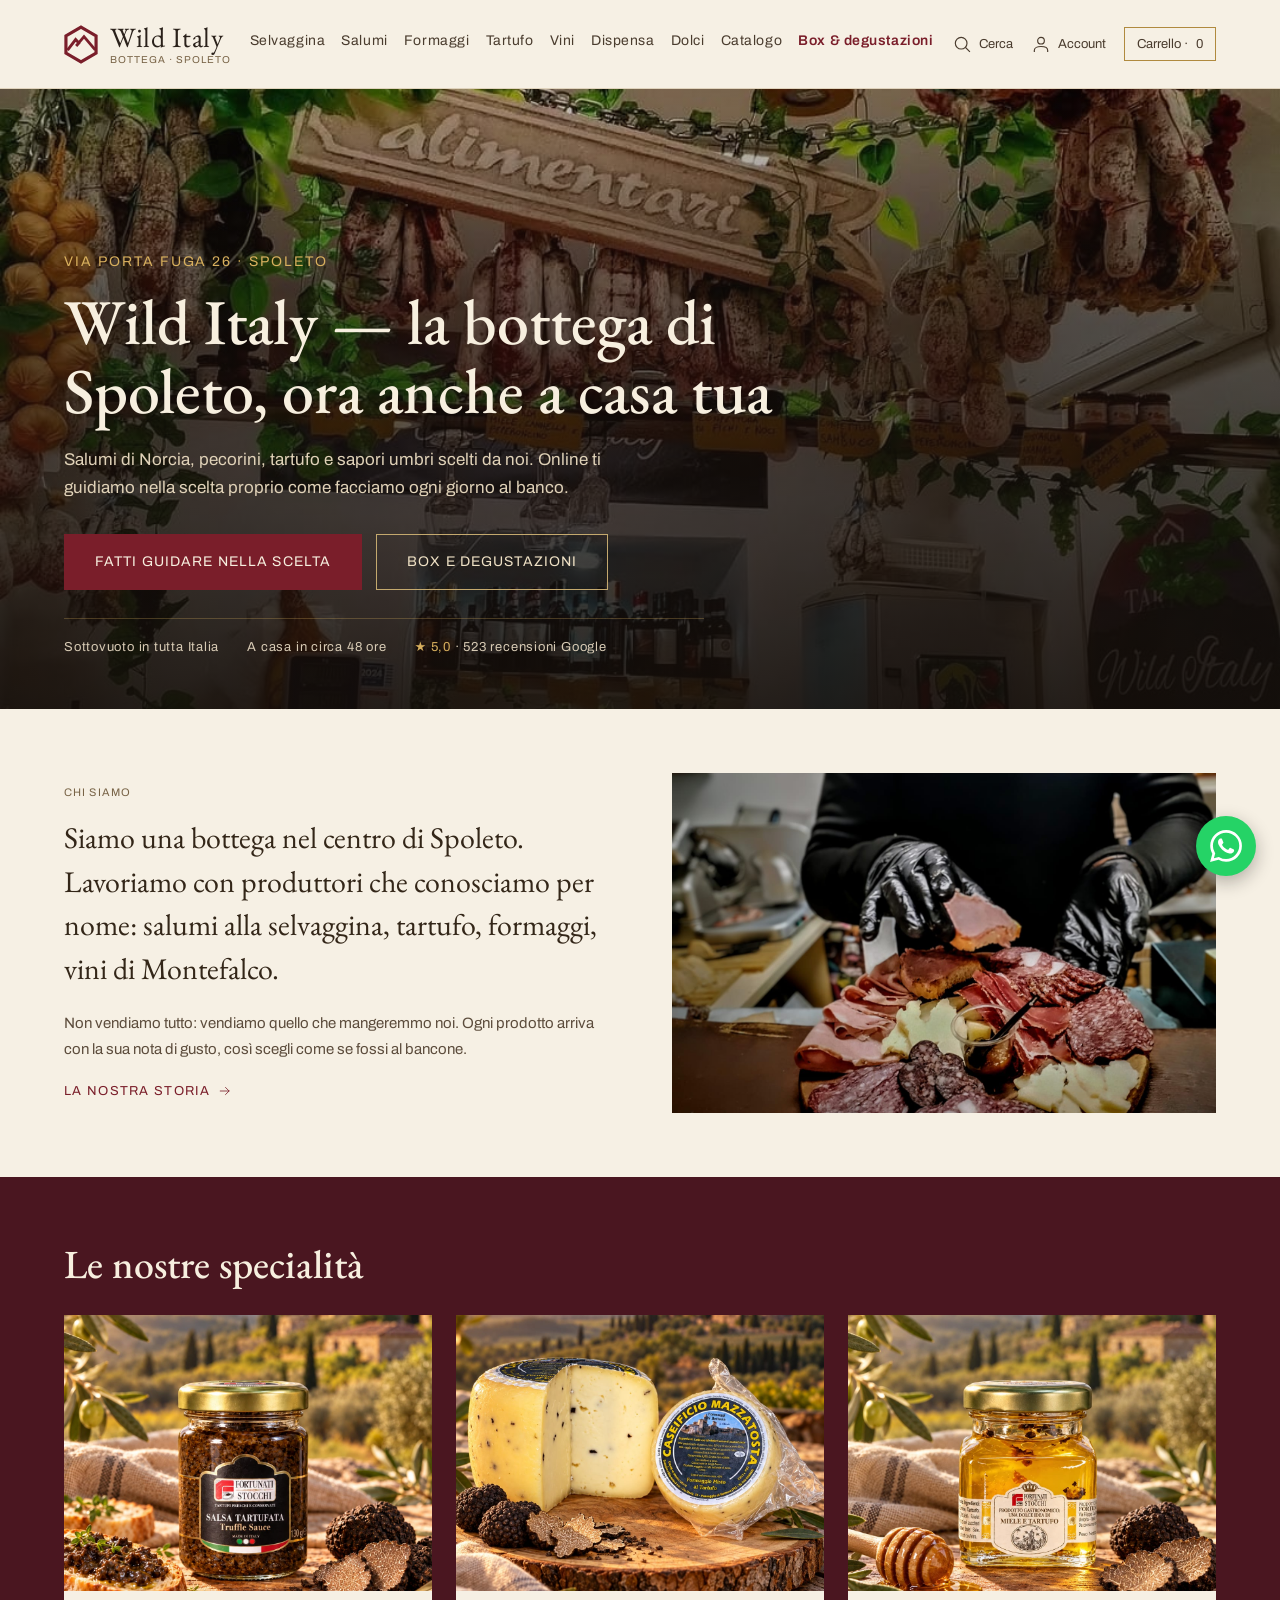
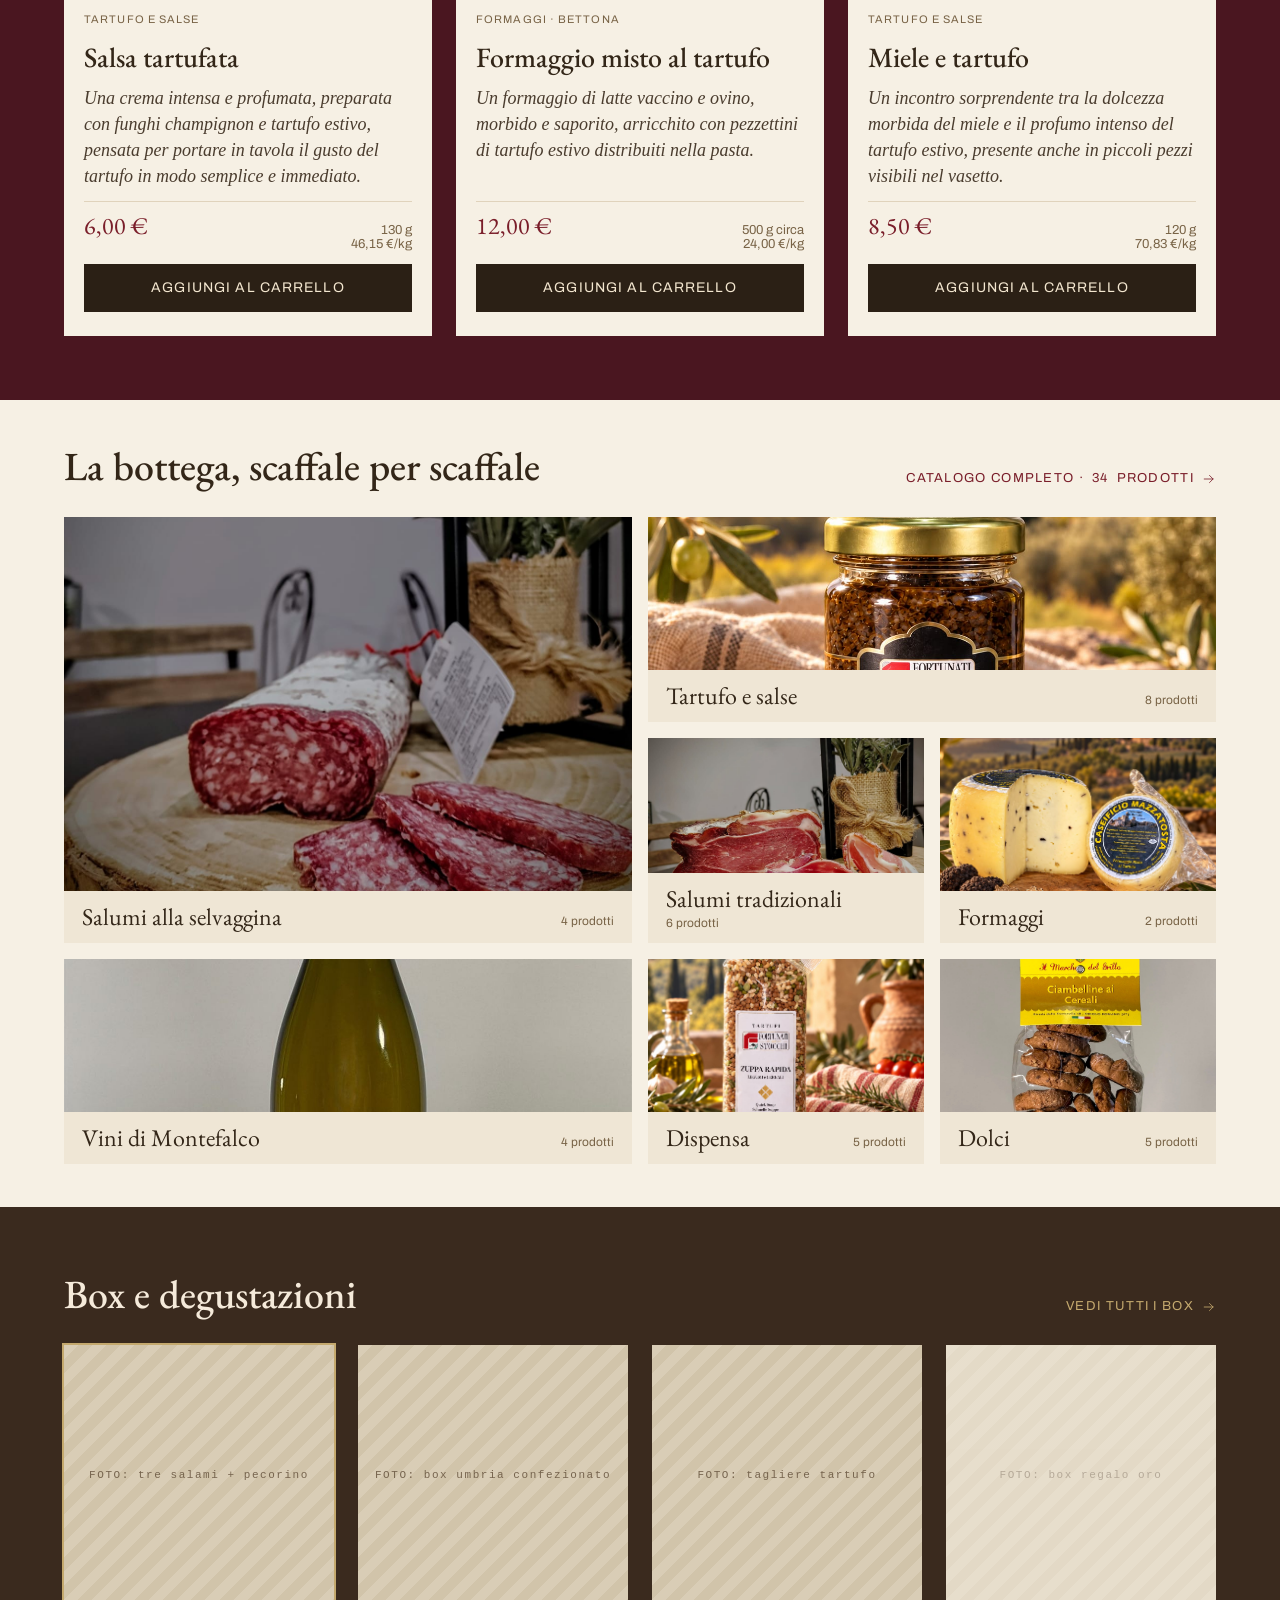
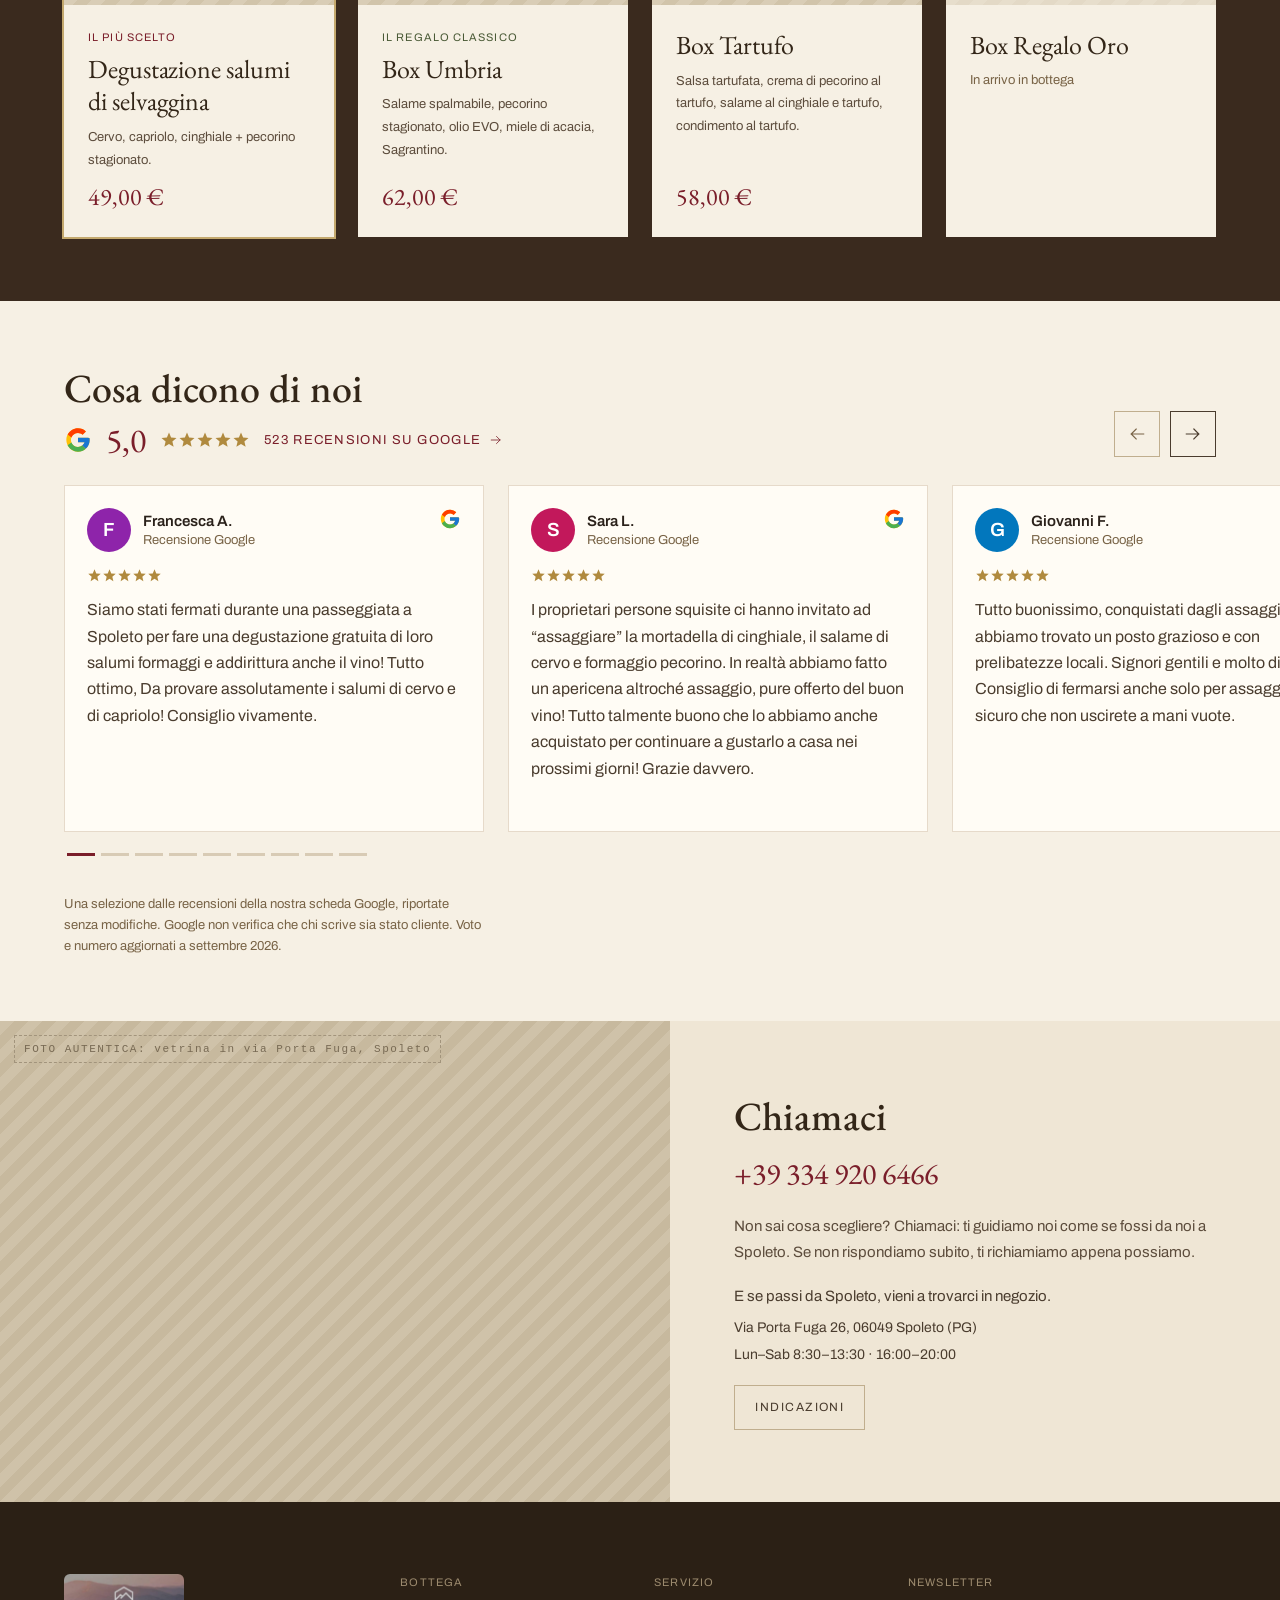
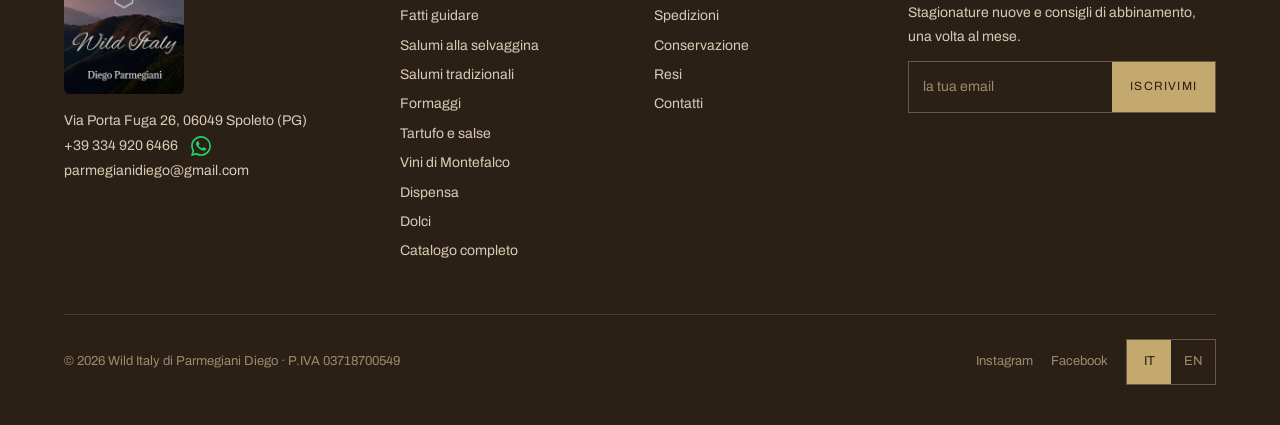
==== commit aa8d7f24: "Nuovo scaffale Dolci: le 4 ciambelline e gli snacks all'anice escono dalla Dispensa. Menu, footer, c" ====
--- a/index.html
+++ b/index.html
@@ -80,7 +80,7 @@
     <div class="sec-head">
       <div>
         <h2 class="h2" id="t-scaffali">La bottega, scaffale per scaffale</h2>
-        <p class="meta shelf__tot only-m"><span data-shelf-tot></span> prodotti su sei scaffali</p>
+        <p class="meta shelf__tot only-m"><span data-shelf-tot></span> prodotti su sette scaffali</p>
       </div>
       <a class="link-arrow only-d" href="catalogo.html">Catalogo completo · <span data-shelf-tot></span> prodotti <span data-ico="right"></span></a>
     </div>
--- a/assets/css/wild.css
+++ b/assets/css/wild.css
@@ -304,7 +304,9 @@
   font-family:var(--label);font-size:12px;letter-spacing:.1em;
   text-transform:uppercase;color:var(--meta);padding-top:16px;
 }
-.crumbs a:hover{color:var(--wine)}
+/* i link sottolineati: si capisce che si toccano (Baymard, briciole di pane su telefono) */
+.crumbs a{text-decoration:underline;text-underline-offset:3px;text-decoration-color:var(--line-strong)}
+.crumbs a:hover{color:var(--wine);text-decoration-color:currentColor}
 /* scheda prodotto su telefono: solo "‹ Scaffale", il nome è già nell'header;
    sottolineato, si capisce che si tocca (Baymard, breadcrumb su telefono) */
 body[data-pagina="prodotto"] .crumbs:not(.pdp2__crumbs){padding:14px 0 12px}
@@ -536,6 +538,21 @@
   .grid-3>.prod .prod__price{padding-top:10px}
   .grid-3>.prod .prod__cta{margin-top:12px}
 }
+/* pagina categoria su telefono: schede orizzontali, foto a sinistra (disegno "Redesign pagina
+   categoria", scelta dell'utente il 27/09): in uno schermo stanno quasi 3 prodotti invece di 1 */
+@media (max-width:759px){
+  .cat-griglia .grid-3>.prod{flex-direction:row}
+  .cat-griglia .grid-3>.prod>a{flex:0 0 116px}
+  .cat-griglia .grid-3>.prod .ph{height:100%;min-height:168px;aspect-ratio:auto}
+  .cat-griglia .grid-3>.prod .prod__b{padding:12px 12px 12px 14px;min-width:0}
+  .cat-griglia .grid-3>.prod .prod__n{font-size:21px;line-height:1.08}
+  .cat-griglia .grid-3>.prod .note{padding:8px 10px;margin-top:8px}
+  .cat-griglia .grid-3>.prod .note__q{font-size:16px;line-height:1.25}
+  .cat-griglia .grid-3>.prod .prod__price{padding-top:8px}
+  .cat-griglia .grid-3>.prod .price{font-size:23px}
+  .cat-griglia .grid-3>.prod .prod__cta{margin-top:8px}
+  .cat-griglia .prod__cta-x{display:none}
+}
 
 /* Pulsante-contatore: "Aggiungi al carrello" e - n + nella stessa scatola,
    stessa larghezza e stessa altezza prima e dopo il clic. */
@@ -591,30 +608,29 @@
 }
 
 /* scaffali a mosaico (disegno "Home redesign", sessione 25): foto piena, fascia sabbia col nome in basso.
-   Telefono e tablet: 2 colonne, selvaggina e dispensa larghe. Computer: 4 colonne, selvaggina 2×2. */
+   Telefono e tablet: 2 colonne, selvaggina larga. Computer: 4 colonne, selvaggina 2×2. */
 .shelf{display:grid;grid-template-columns:repeat(2,minmax(0,1fr));gap:10px}
 .shelf__i{position:relative;display:flex;flex-direction:column;justify-content:flex-end;overflow:hidden;background:var(--sand);height:200px}
 .shelf__i .ph{position:absolute;inset:0;height:auto}
 .shelf__i--selvaggina{grid-column:1 / -1;height:240px}
-.shelf__i--dispensa{grid-column:1 / -1;height:170px}
 .shelf__l{position:relative;display:flex;flex-direction:column;background:var(--sand);padding:10px 12px;line-height:1.15}
 .shelf__n{font-family:var(--serif);font-size:19px;color:var(--ink-strong)}
 .shelf__i--selvaggina .shelf__n{font-size:24px}
-.shelf__i--dispensa .shelf__n{font-size:22px}
 .shelf__c{font-size:12px;color:var(--meta);margin-top:2px}
 .shelf__i:hover .shelf__n{color:var(--wine)}
 .shelf__tot{margin-top:8px}
 @media (min-width:1120px){
   .shelf{grid-template-columns:repeat(4,minmax(0,1fr));grid-auto-rows:clamp(150px,16vw,220px);gap:clamp(10px,1.3vw,16px)}
-  .shelf__i,.shelf__i--selvaggina,.shelf__i--dispensa{height:auto}
+  .shelf__i,.shelf__i--selvaggina{height:auto}
   .shelf__i--selvaggina{grid-area:1 / 1 / 3 / 3}
   .shelf__i--tartufo{grid-area:1 / 3 / 2 / 5}
   .shelf__i--salumi{grid-area:2 / 3 / 3 / 4}
   .shelf__i--formaggi{grid-area:2 / 4 / 3 / 5}
   .shelf__i--vini{grid-area:3 / 1 / 4 / 3}
-  .shelf__i--dispensa{grid-area:3 / 3 / 4 / 5}
+  .shelf__i--dispensa{grid-area:3 / 3 / 4 / 4}
+  .shelf__i--dolci{grid-area:3 / 4 / 4 / 5}
   .shelf__l{flex-direction:row;flex-wrap:wrap;align-items:baseline;justify-content:space-between;gap:4px 12px;padding:12px 18px}
-  .shelf__n,.shelf__i--selvaggina .shelf__n,.shelf__i--dispensa .shelf__n{font-size:clamp(19px,1.1vw + 12px,24px)}
+  .shelf__n,.shelf__i--selvaggina .shelf__n{font-size:clamp(19px,1.1vw + 12px,24px)}
   .shelf__c{margin-top:0;white-space:nowrap}
 }
 
@@ -624,10 +640,9 @@
 .spec .dots button{--dot:rgba(216,176,94,.45)}
 .spec .dots button[aria-current="true"]{--dot:var(--gold)}
 .spec-card{display:flex;flex-direction:column;background:var(--paper);color:var(--ink)}
-/* su telefono le foto 4:5 intere: la scheda sta tutta nello schermo (657 px su 710).
-   Su computer 4:3: in 4:5 la scheda usciva dallo schermo (34-174 px); si taglia solo cielo e tavolo */
-.spec-card .ph{height:auto;aspect-ratio:4/5}
-@media (min-width:1120px){ .spec-card .ph{aspect-ratio:4/3} }
+/* foto 4:3 ovunque: in 4:5 la scheda usciva dallo schermo (iPhone Safari di 127 px, portatili fino
+   a 174 px). In 4:3 i prodotti restano interi, si taglia solo un po' di cielo e di tavolo */
+.spec-card .ph{height:auto;aspect-ratio:4/3}
 .spec-card__b{display:flex;flex-direction:column;gap:10px;flex:1;padding:18px 18px 20px}
 .spec-card__n{font-family:var(--serif);font-weight:500;font-size:27px;line-height:1.1;color:var(--ink-strong)}
 .spec-card__d{font-family:var(--serif);font-style:italic;font-size:17px;line-height:1.45;color:var(--ink-soft);
@@ -777,14 +792,28 @@
 .ftr__legal{margin-top:16px;font-size:12px;color:#7E7060}
 
 /* ------------------------------------------------------- pagina categoria */
-.cat-intro{display:grid;gap:24px;align-items:start}
+.cat-intro{display:grid;gap:14px;align-items:end}
+.cat-n{display:flex;align-items:baseline;gap:8px}
+.cat-n b{font-family:var(--serif);font-weight:400;font-size:24px;line-height:1;color:var(--wine)}
+.cat-n span{font-size:11px;letter-spacing:.14em;text-transform:uppercase;color:var(--meta)}
+@media (min-width:1120px){ .cat-n b{font-size:30px} }
+/* il prodotto già nel carrello si riconosce dal bordo */
+.prod:has(.addq--on){border-color:var(--wine)}
+/* computer: 3 colonne; "Non sai da dove iniziare?" riempie la riga dove cade */
+@media (min-width:1120px){
+  .cat-griglia .grid-3{grid-template-columns:repeat(3,minmax(0,1fr))}
+  .cat-griglia .helper{grid-column:span var(--span)} /* --span da mountCategoria: le colonne libere */
+}
 .cat-griglia{padding-top:4px}
 @media (min-width:760px){ .cat-griglia{padding-top:36px} }
-@media (min-width:1120px){ .cat-intro{grid-template-columns:minmax(0,1fr) 420px;gap:56px} }
-.helper{background:var(--sand);border-left:3px solid var(--brass-soft);padding:22px 24px}
-.helper__q{font-family:var(--serif);font-size:22px;line-height:1.3;margin-top:10px}
-.helper--dopo{margin-top:32px}
-@media (min-width:760px){ .helper__q{font-size:24px} }
+@media (min-width:1120px){ .cat-intro{grid-template-columns:minmax(0,1fr) auto;gap:56px} }
+/* "Non sai da dove iniziare?": riquadro vinaccia in fondo ai prodotti (disegno "Redesign pagina categoria") */
+.helper{background:var(--wine-deep);color:#F7EFDF;padding:20px 18px 14px;display:flex;flex-direction:column;gap:10px;--focus:var(--gold)}
+.helper .eyebrow{color:var(--gold)}
+.helper__q{font-family:var(--serif);font-style:italic;font-size:23px;line-height:1.2;text-wrap:pretty}
+.helper .link-arrow{color:#F7EFDF;align-self:flex-start;min-height:44px}
+.helper .link-arrow:hover{color:var(--gold)}
+@media (min-width:760px){ .helper{padding:28px 30px 20px;justify-content:center} .helper__q{font-size:28px} }
 .empty{
   border:1px dashed var(--line-strong);background:var(--sand);
   padding:44px 28px;text-align:center;
@@ -980,6 +1009,12 @@
 .pallini{display:flex;gap:6px}
 .pallini i{width:10px;height:10px;border-radius:50%;background:#7A5A30}
 .pallini i.on{background:var(--gold)}
+/* nelle schede (fondo chiaro) */
+.prod__prof{display:grid;grid-template-columns:auto auto;justify-content:start;gap:6px 14px;align-items:center;margin-top:12px}
+.prod__prof-l{font-family:var(--label);font-size:11px;letter-spacing:.08em;text-transform:uppercase;color:var(--meta)}
+.prod__prof .pallini{gap:4px}
+.prod__prof .pallini i{width:9px;height:9px;background:#E0D3BC}
+.prod__prof .pallini i.on{background:var(--wine)}
 .band__d{margin-top:22px;padding-top:20px;border-top:1px solid rgba(216,176,94,.3);font-family:var(--serif);font-size:19px;line-height:1.55;color:#EFE1C5;text-wrap:pretty}
 @media (min-width:1120px){ .band__d{margin:0;padding:34px 0 0;border:0;font-size:clamp(1.1875rem,1.05rem + .5vw,1.4375rem);line-height:1.6} }
 /* senza nota del bancone: il nome a sinistra al posto della nota, il racconto a destra (sessione 24) */
